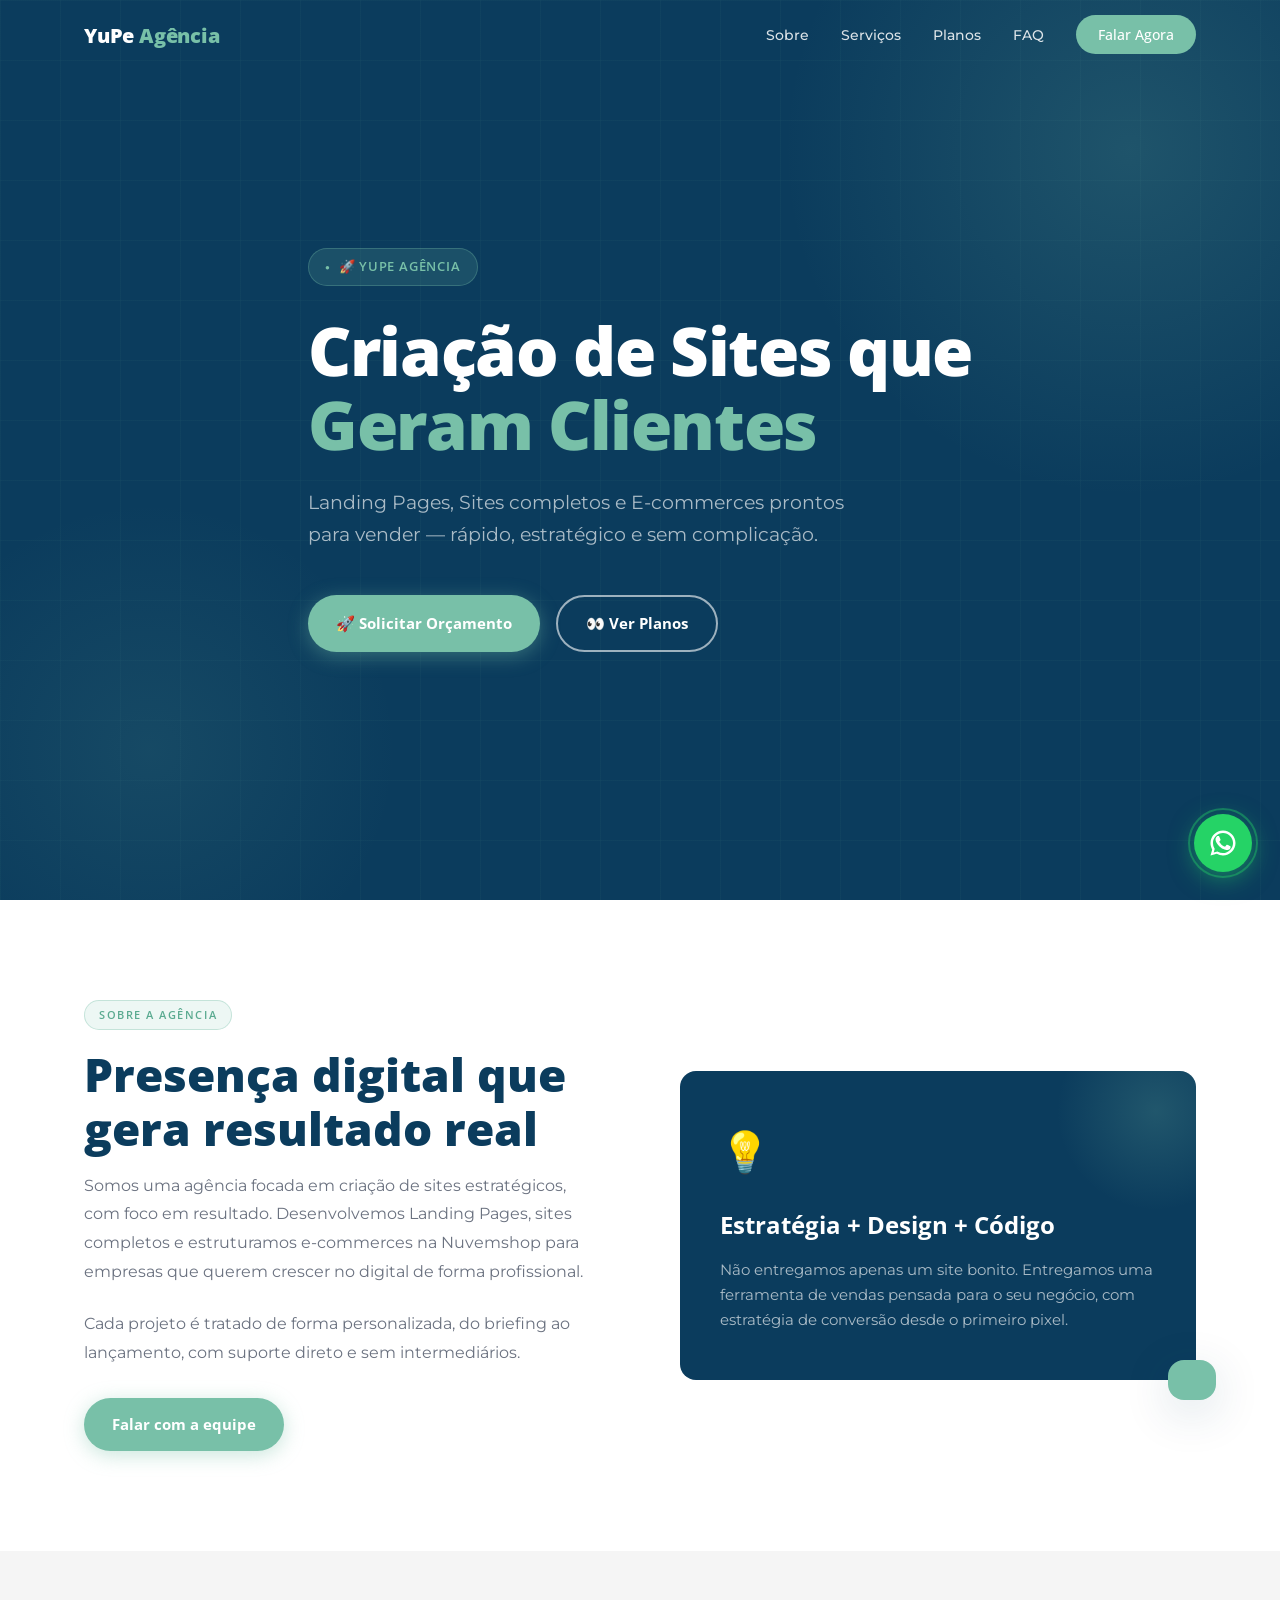
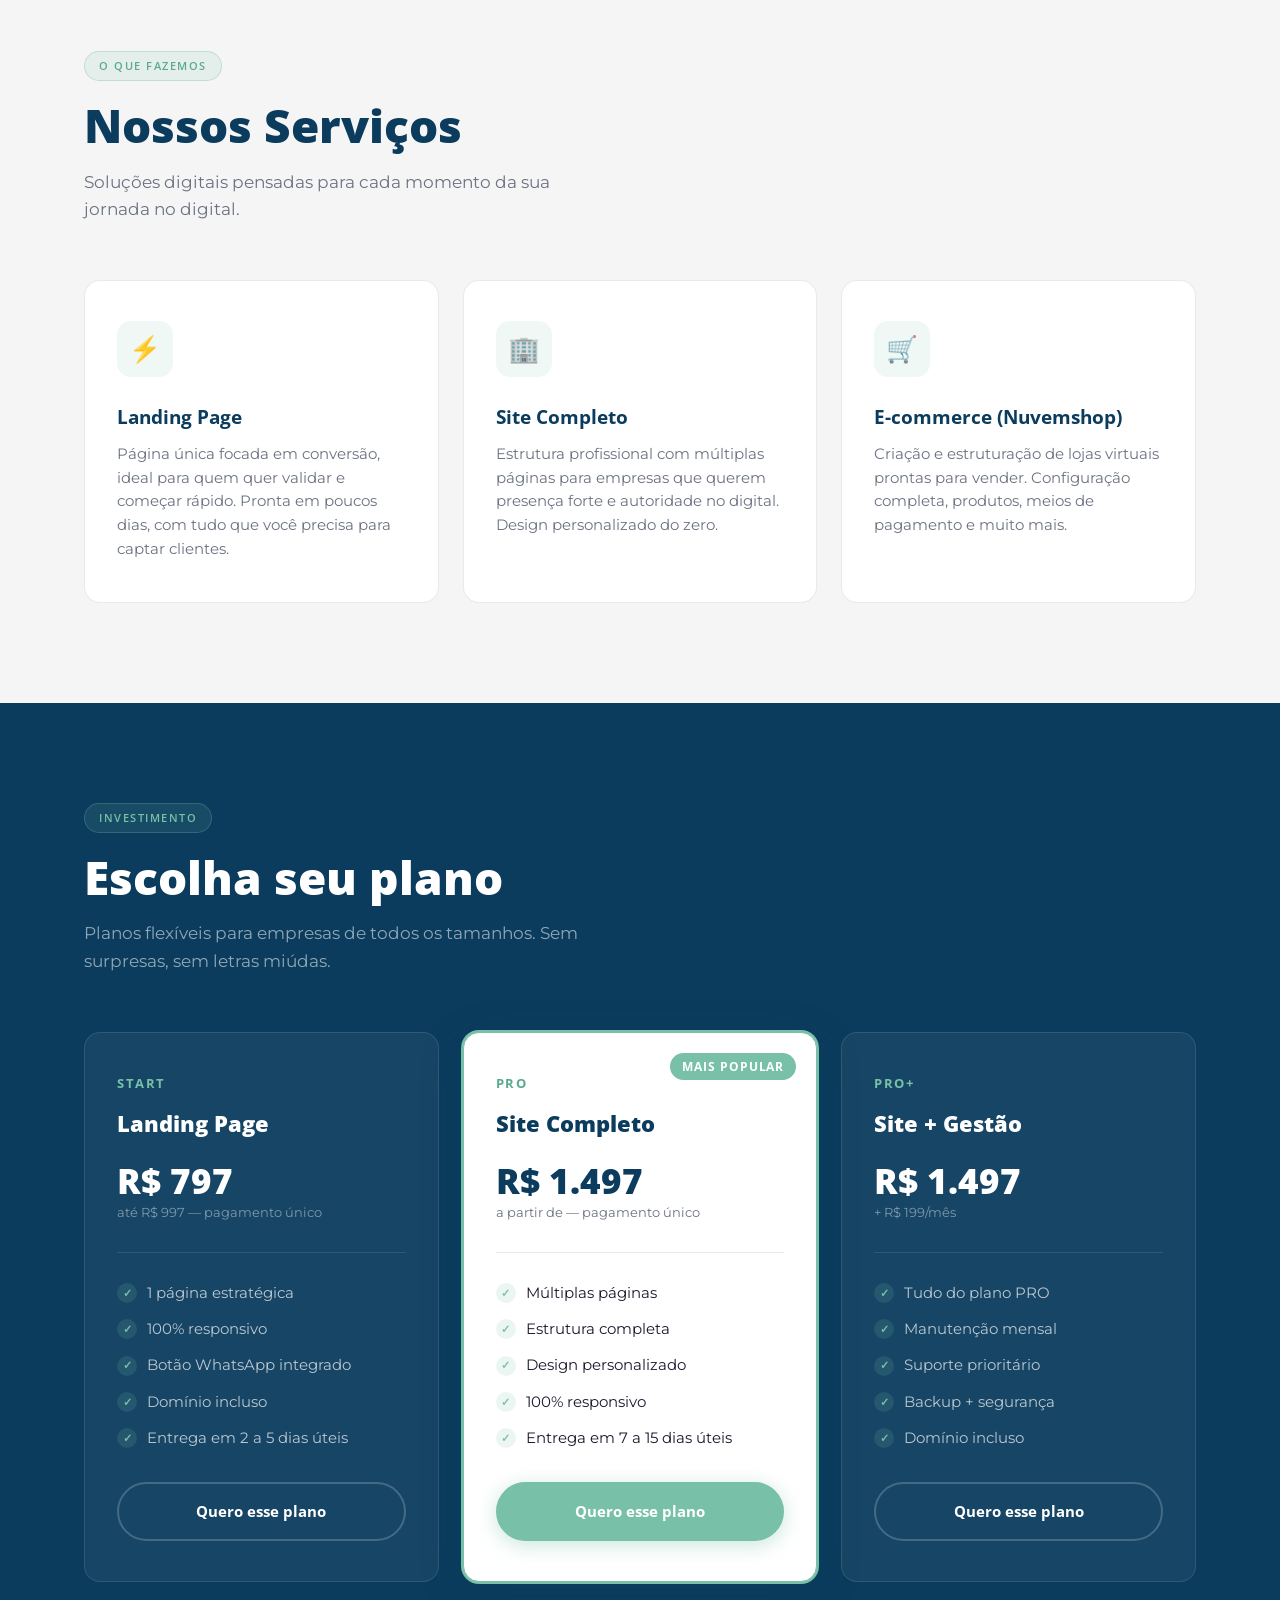
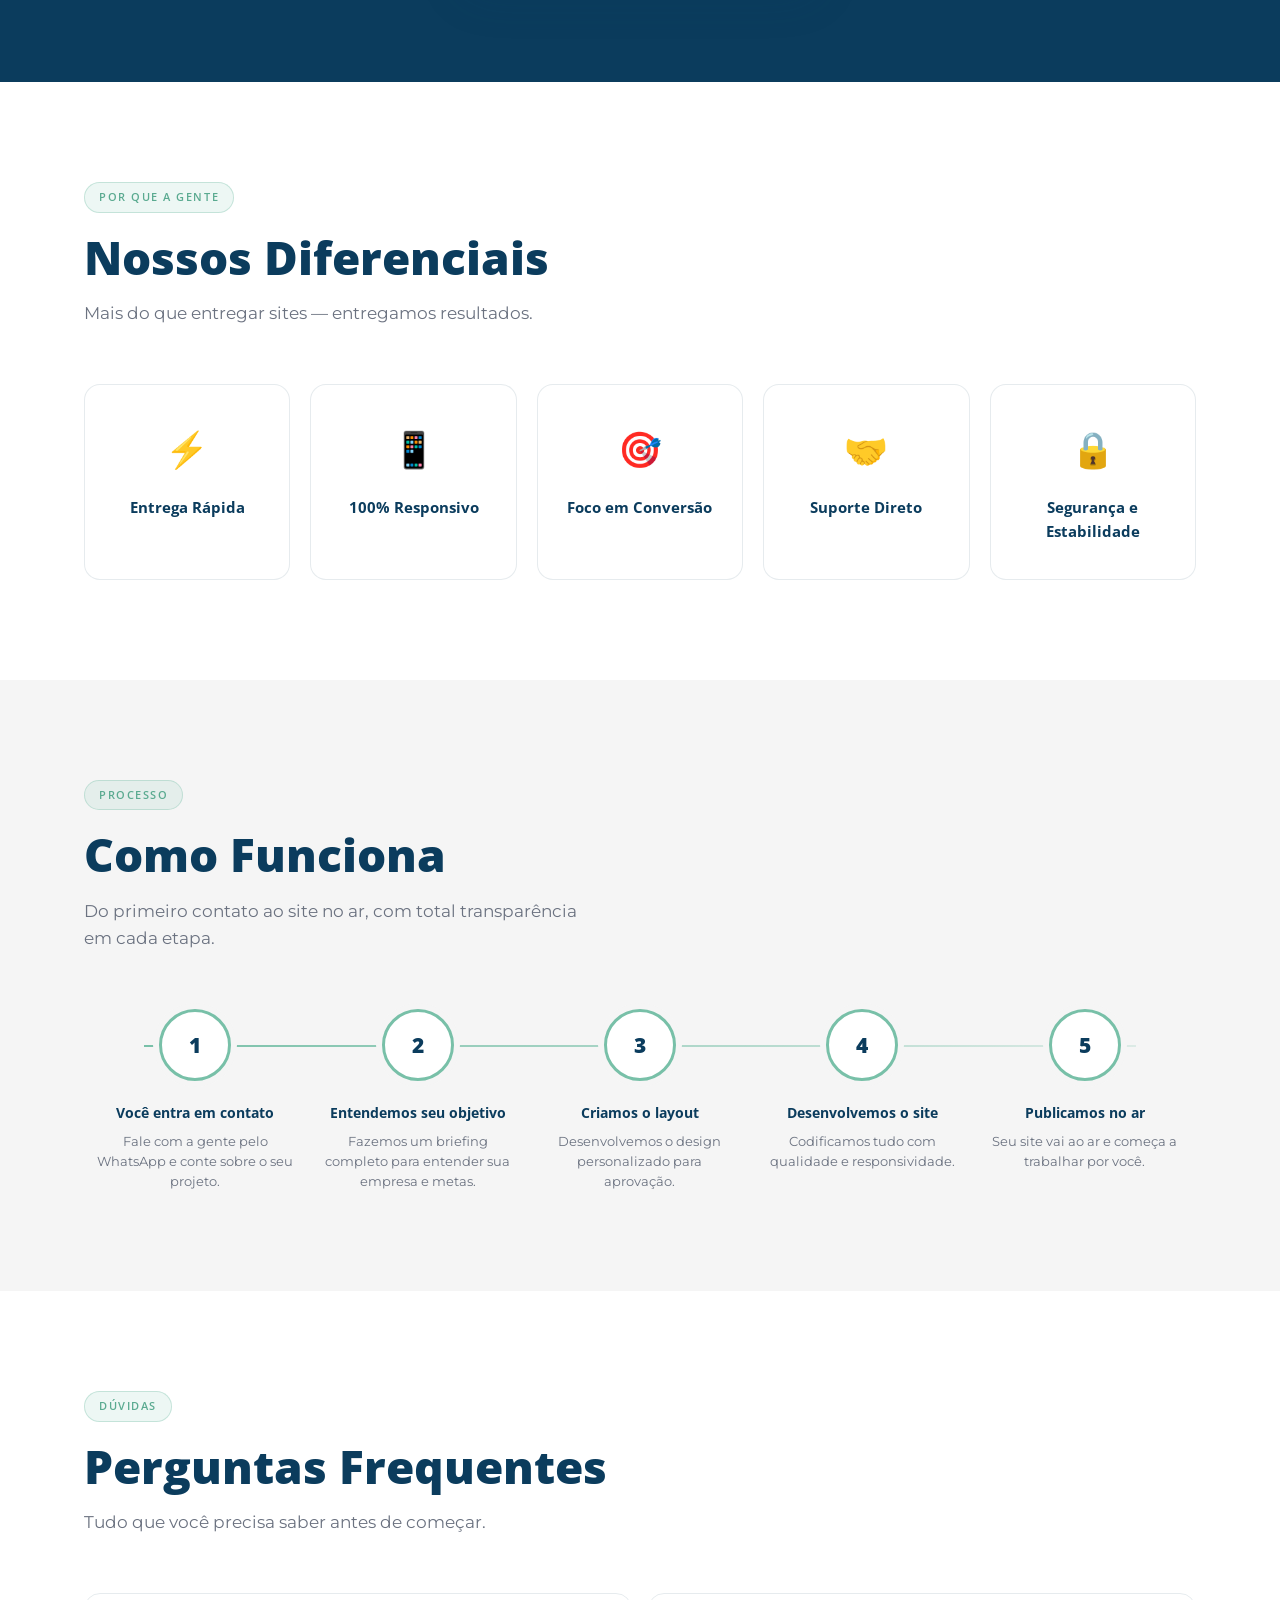
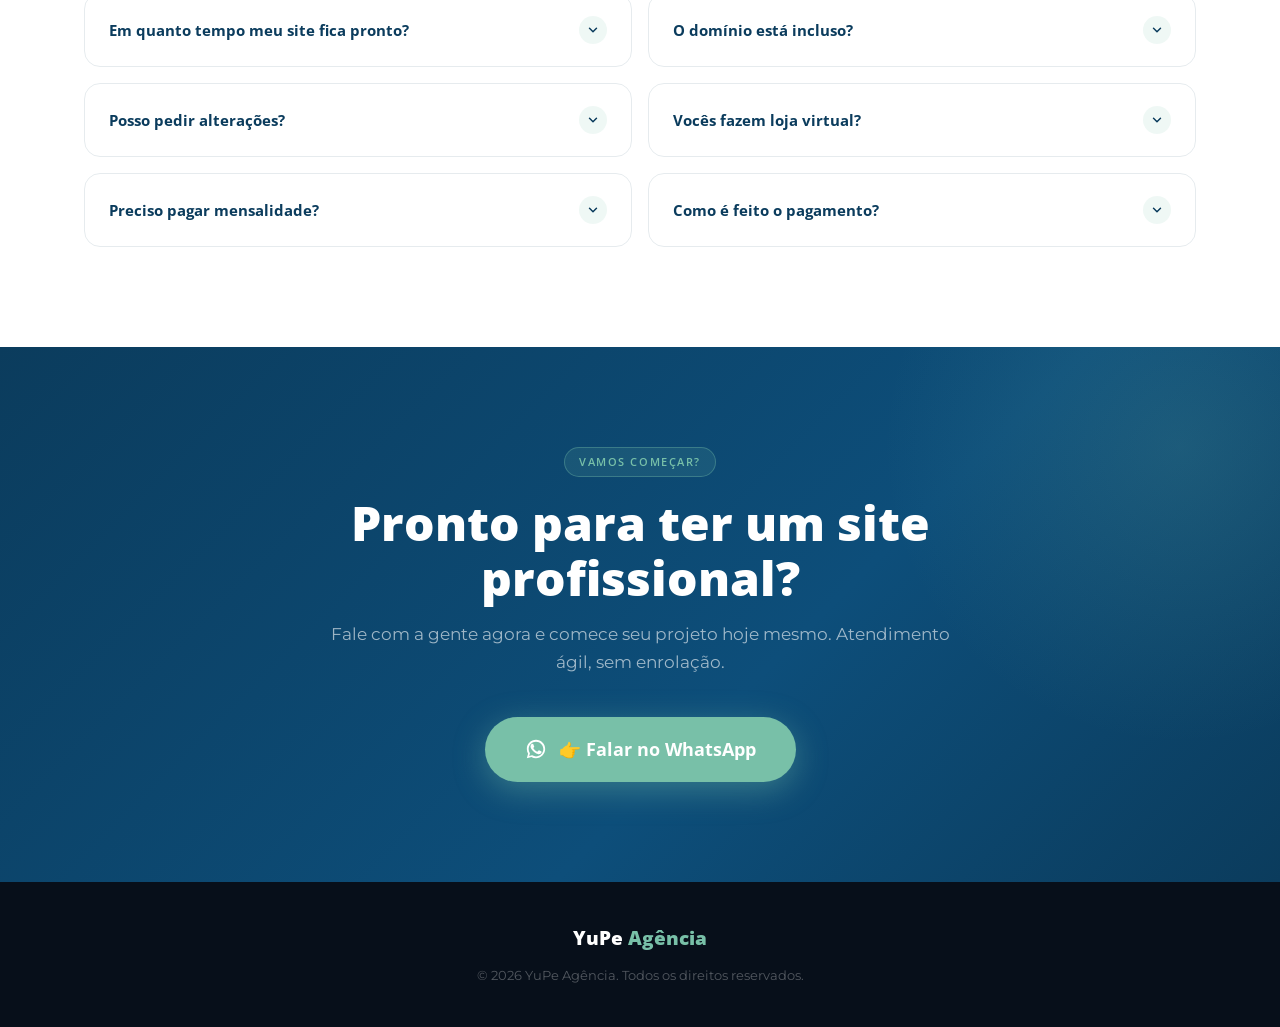
==== index.html @ 5c51661e "Rename Site YuPe.html to index.html" ====
<!DOCTYPE html>
<html lang="pt-BR">
<head>
  <meta charset="UTF-8" />
  <meta name="viewport" content="width=device-width, initial-scale=1.0" />
  <title>YuPe Agência — Sites Profissionais</title>
  <link rel="preconnect" href="https://fonts.googleapis.com" />
  <link rel="preconnect" href="https://fonts.gstatic.com" crossorigin />
  <link href="https://fonts.googleapis.com/css2?family=Open+Sans:wght@400;600;700;800&family=Montserrat:wght@300;400;500;600&display=swap" rel="stylesheet" />

  <style>
    /* ===================== RESET & VARIABLES ===================== */
    *, *::before, *::after { box-sizing: border-box; margin: 0; padding: 0; }

    :root {
      --green:    #78c0a8;
      --green-dark: #5aaa90;
      --navy:     #0b3c5d;
      --navy-mid: #0d4e7a;
      --bg:       #f5f5f5;
      --white:    #ffffff;
      --text:     #1a1a2e;
      --muted:    #6b7280;
      --border:   rgba(11,60,93,0.10);

      --font-display: 'Open Sans', sans-serif;
      --font-body:    'Montserrat', sans-serif;

      --radius:   16px;
      --shadow:   0 4px 24px rgba(11,60,93,0.10);
      --shadow-lg:0 12px 48px rgba(11,60,93,0.16);
      --transition: 0.28s cubic-bezier(.4,0,.2,1);
    }

    html { scroll-behavior: smooth; }

    body {
      font-family: var(--font-body);
      background: var(--bg);
      color: var(--text);
      line-height: 1.65;
      overflow-x: hidden;
    }

    /* ===================== SCROLLBAR ===================== */
    ::-webkit-scrollbar { width: 6px; }
    ::-webkit-scrollbar-track { background: var(--bg); }
    ::-webkit-scrollbar-thumb { background: var(--green); border-radius: 3px; }

    /* ===================== UTILITY ===================== */
    .container { max-width: 1160px; margin: 0 auto; padding: 0 24px; }
    .section    { padding: 100px 0; }
    .section-alt { background: var(--white); }

    .tag {
      display: inline-block;
      font-family: var(--font-display);
      font-size: 11px;
      font-weight: 600;
      letter-spacing: 0.14em;
      text-transform: uppercase;
      color: var(--green-dark);
      background: rgba(120,192,168,0.13);
      border: 1px solid rgba(120,192,168,0.35);
      padding: 5px 14px;
      border-radius: 100px;
      margin-bottom: 18px;
    }

    h2.section-title {
      font-family: var(--font-display);
      font-size: clamp(2rem, 4vw, 2.9rem);
      font-weight: 800;
      color: var(--navy);
      line-height: 1.15;
      margin-bottom: 16px;
    }

    .section-sub {
      font-size: 1.05rem;
      color: var(--muted);
      max-width: 520px;
      margin-bottom: 56px;
    }

    .btn {
      display: inline-flex;
      align-items: center;
      gap: 8px;
      padding: 14px 28px;
      border-radius: 100px;
      font-family: var(--font-display);
      font-size: 0.95rem;
      font-weight: 700;
      text-decoration: none;
      cursor: pointer;
      border: none;
      transition: var(--transition);
      white-space: nowrap;
    }

    .btn-primary {
      background: var(--green);
      color: var(--white);
      box-shadow: 0 4px 20px rgba(120,192,168,0.40);
    }
    .btn-primary:hover {
      background: var(--green-dark);
      transform: translateY(-2px);
      box-shadow: 0 8px 28px rgba(120,192,168,0.50);
    }

    .btn-outline {
      background: transparent;
      color: var(--navy);
      border: 2px solid var(--navy);
    }
    .btn-outline:hover {
      background: var(--navy);
      color: var(--white);
      transform: translateY(-2px);
    }

    .btn-outline-light {
      background: transparent;
      color: var(--white);
      border: 2px solid rgba(255,255,255,0.6);
    }
    .btn-outline-light:hover {
      background: rgba(255,255,255,0.12);
      border-color: var(--white);
    }

    /* ===================== NAVBAR ===================== */
    nav {
      position: fixed;
      top: 0; left: 0; right: 0;
      z-index: 999;
      padding: 0;
      transition: var(--transition);
    }

    nav.scrolled {
      background: rgba(255,255,255,0.95);
      backdrop-filter: blur(12px);
      box-shadow: 0 2px 20px rgba(11,60,93,0.10);
    }

    .nav-inner {
      display: flex;
      align-items: center;
      justify-content: space-between;
      height: 70px;
    }

    .nav-logo {
      font-family: var(--font-display);
      font-size: 1.25rem;
      font-weight: 800;
      color: var(--white);
      text-decoration: none;
      letter-spacing: -0.01em;
      transition: color var(--transition);
    }
    nav.scrolled .nav-logo { color: var(--navy); }

    .nav-logo span { color: var(--green); }

    .nav-links {
      display: flex;
      align-items: center;
      gap: 32px;
      list-style: none;
    }

    .nav-links a {
      font-size: 0.9rem;
      font-weight: 500;
      color: rgba(255,255,255,0.85);
      text-decoration: none;
      transition: color var(--transition);
    }
    nav.scrolled .nav-links a { color: var(--muted); }
    .nav-links a:hover,
    nav.scrolled .nav-links a:hover { color: var(--green-dark); }

    .nav-cta {
      background: var(--green) !important;
      color: var(--white) !important;
      padding: 10px 22px !important;
      border-radius: 100px;
      font-family: var(--font-display);
      font-weight: 700;
      font-size: 0.9rem !important;
    }
    .nav-cta:hover { background: var(--green-dark) !important; }

    .hamburger {
      display: none;
      flex-direction: column;
      gap: 5px;
      cursor: pointer;
      background: none;
      border: none;
      padding: 4px;
    }
    .hamburger span {
      display: block;
      width: 24px; height: 2px;
      background: var(--white);
      border-radius: 2px;
      transition: var(--transition);
    }
    nav.scrolled .hamburger span { background: var(--navy); }

    .mobile-menu {
      display: none;
      position: fixed;
      top: 70px; left: 0; right: 0;
      background: var(--white);
      padding: 24px;
      box-shadow: var(--shadow-lg);
      z-index: 998;
    }
    .mobile-menu.open { display: block; }
    .mobile-menu ul { list-style: none; display: flex; flex-direction: column; gap: 16px; }
    .mobile-menu a { font-weight: 500; color: var(--navy); text-decoration: none; font-size: 1rem; }
    .mobile-menu a:hover { color: var(--green-dark); }
    .mobile-menu .btn { width: 100%; justify-content: center; margin-top: 8px; }

    /* ===================== HERO ===================== */
    #hero {
      min-height: 100vh;
      background: var(--navy);
      position: relative;
      display: flex;
      align-items: center;
      overflow: hidden;
    }

    .hero-mesh {
      position: absolute;
      inset: 0;
      pointer-events: none;
      overflow: hidden;
    }
    .hero-mesh::before {
      content: '';
      position: absolute;
      width: 700px; height: 700px;
      background: radial-gradient(circle, rgba(120,192,168,0.18) 0%, transparent 70%);
      top: -200px; right: -200px;
      border-radius: 50%;
    }
    .hero-mesh::after {
      content: '';
      position: absolute;
      width: 500px; height: 500px;
      background: radial-gradient(circle, rgba(120,192,168,0.10) 0%, transparent 70%);
      bottom: -100px; left: -100px;
      border-radius: 50%;
    }

    .hero-grid {
      position: absolute;
      inset: 0;
      background-image:
        linear-gradient(rgba(120,192,168,0.04) 1px, transparent 1px),
        linear-gradient(90deg, rgba(120,192,168,0.04) 1px, transparent 1px);
      background-size: 60px 60px;
    }

    .hero-content {
      position: relative;
      z-index: 2;
      max-width: 780px;
    }

    .hero-badge {
      display: inline-flex;
      align-items: center;
      gap: 8px;
      background: rgba(120,192,168,0.15);
      border: 1px solid rgba(120,192,168,0.30);
      color: var(--green);
      padding: 7px 16px;
      border-radius: 100px;
      font-size: 0.82rem;
      font-weight: 600;
      letter-spacing: 0.06em;
      text-transform: uppercase;
      margin-bottom: 28px;
      font-family: var(--font-display);
    }
    .hero-badge::before { content: '●'; font-size: 0.5rem; animation: pulse-dot 2s ease-in-out infinite; }
    @keyframes pulse-dot { 0%,100%{opacity:1} 50%{opacity:0.3} }

    .hero-title {
      font-family: var(--font-display);
      font-size: clamp(2.4rem, 6vw, 4.2rem);
      font-weight: 800;
      color: var(--white);
      line-height: 1.1;
      margin-bottom: 24px;
      letter-spacing: -0.02em;
    }
    .hero-title em {
      font-style: normal;
      color: var(--green);
      position: relative;
    }

    .hero-sub {
      font-size: clamp(1rem, 2vw, 1.2rem);
      color: rgba(255,255,255,0.65);
      margin-bottom: 44px;
      max-width: 580px;
      line-height: 1.7;
    }

    .hero-btns { display: flex; gap: 16px; flex-wrap: wrap; }

    .hero-stats {
      display: flex;
      gap: 40px;
      margin-top: 64px;
      padding-top: 40px;
      border-top: 1px solid rgba(255,255,255,0.10);
      flex-wrap: wrap;
    }
    .stat-item { }
    .stat-num {
      font-family: var(--font-display);
      font-size: 2rem;
      font-weight: 800;
      color: var(--green);
      line-height: 1;
    }
    .stat-label {
      font-size: 0.82rem;
      color: rgba(255,255,255,0.50);
      margin-top: 4px;
      text-transform: uppercase;
      letter-spacing: 0.06em;
    }

    /* ===================== SOBRE ===================== */
    #sobre .sobre-grid {
      display: grid;
      grid-template-columns: 1fr 1fr;
      gap: 80px;
      align-items: center;
    }

    .sobre-visual {
      position: relative;
    }
    .sobre-card {
      background: var(--navy);
      border-radius: var(--radius);
      padding: 48px 40px;
      color: var(--white);
      position: relative;
      overflow: hidden;
    }
    .sobre-card::before {
      content: '';
      position: absolute;
      top: -60px; right: -60px;
      width: 200px; height: 200px;
      background: radial-gradient(circle, rgba(120,192,168,0.20) 0%, transparent 70%);
      border-radius: 50%;
    }
    .sobre-card-icon {
      font-size: 2.5rem;
      margin-bottom: 20px;
    }
    .sobre-card h3 {
      font-family: var(--font-display);
      font-size: 1.5rem;
      font-weight: 700;
      margin-bottom: 12px;
    }
    .sobre-card p { color: rgba(255,255,255,0.65); font-size: 0.95rem; }

    .sobre-float {
      position: absolute;
      bottom: -20px; right: -20px;
      background: var(--green);
      color: var(--white);
      border-radius: var(--radius);
      padding: 20px 24px;
      font-family: var(--font-display);
      font-weight: 700;
      font-size: 0.9rem;
      box-shadow: var(--shadow-lg);
    }
    .sobre-float span {
      display: block;
      font-size: 1.8rem;
      font-weight: 800;
    }

    /* ===================== SERVIÇOS ===================== */
    #servicos .cards-grid {
      display: grid;
      grid-template-columns: repeat(3, 1fr);
      gap: 24px;
    }

    .service-card {
      background: var(--white);
      border-radius: var(--radius);
      padding: 40px 32px;
      border: 1px solid var(--border);
      transition: var(--transition);
      position: relative;
      overflow: hidden;
    }
    .service-card::after {
      content: '';
      position: absolute;
      bottom: 0; left: 0; right: 0;
      height: 3px;
      background: var(--green);
      transform: scaleX(0);
      transform-origin: left;
      transition: transform var(--transition);
    }
    .service-card:hover { transform: translateY(-6px); box-shadow: var(--shadow-lg); }
    .service-card:hover::after { transform: scaleX(1); }

    .service-icon {
      width: 56px; height: 56px;
      background: rgba(120,192,168,0.12);
      border-radius: 14px;
      display: flex; align-items: center; justify-content: center;
      font-size: 1.6rem;
      margin-bottom: 24px;
    }
    .service-card h3 {
      font-family: var(--font-display);
      font-size: 1.2rem;
      font-weight: 700;
      color: var(--navy);
      margin-bottom: 10px;
    }
    .service-card p { font-size: 0.93rem; color: var(--muted); line-height: 1.6; }

    /* ===================== PLANOS ===================== */
    #planos { background: var(--navy); }
    #planos .tag { color: var(--green); background: rgba(120,192,168,0.12); border-color: rgba(120,192,168,0.25); }
    #planos h2.section-title { color: var(--white); }
    #planos .section-sub { color: rgba(255,255,255,0.55); }

    .plans-grid {
      display: grid;
      grid-template-columns: repeat(3, 1fr);
      gap: 24px;
      align-items: start;
    }

    .plan-card {
      background: rgba(255,255,255,0.05);
      border: 1px solid rgba(255,255,255,0.10);
      border-radius: var(--radius);
      padding: 40px 32px;
      transition: var(--transition);
      position: relative;
      overflow: hidden;
    }
    .plan-card:hover {
      background: rgba(255,255,255,0.08);
      transform: translateY(-4px);
    }
    .plan-card.featured {
      background: var(--white);
      border-color: var(--green);
      box-shadow: 0 0 0 2px var(--green), var(--shadow-lg);
      transform: scale(1.02);
    }
    .plan-card.featured:hover { transform: scale(1.02) translateY(-4px); }

    .plan-badge {
      position: absolute;
      top: 20px; right: 20px;
      background: var(--green);
      color: var(--white);
      font-size: 0.72rem;
      font-weight: 700;
      text-transform: uppercase;
      letter-spacing: 0.08em;
      padding: 4px 12px;
      border-radius: 100px;
      font-family: var(--font-display);
    }

    .plan-name {
      font-family: var(--font-display);
      font-size: 0.8rem;
      font-weight: 700;
      text-transform: uppercase;
      letter-spacing: 0.12em;
      color: var(--green);
      margin-bottom: 12px;
    }
    .plan-card.featured .plan-name { color: var(--green-dark); }

    .plan-title {
      font-family: var(--font-display);
      font-size: 1.4rem;
      font-weight: 800;
      color: var(--white);
      margin-bottom: 20px;
    }
    .plan-card.featured .plan-title { color: var(--navy); }

    .plan-price {
      margin-bottom: 28px;
      padding-bottom: 28px;
      border-bottom: 1px solid rgba(255,255,255,0.10);
    }
    .plan-card.featured .plan-price { border-bottom-color: var(--border); }

    .plan-price-main {
      font-family: var(--font-display);
      font-size: 2.2rem;
      font-weight: 800;
      color: var(--white);
      line-height: 1;
    }
    .plan-card.featured .plan-price-main { color: var(--navy); }

    .plan-price-detail {
      font-size: 0.83rem;
      color: rgba(255,255,255,0.45);
      margin-top: 4px;
    }
    .plan-card.featured .plan-price-detail { color: var(--muted); }

    .plan-features {
      list-style: none;
      display: flex;
      flex-direction: column;
      gap: 12px;
      margin-bottom: 32px;
    }
    .plan-features li {
      display: flex;
      align-items: center;
      gap: 10px;
      font-size: 0.92rem;
      color: rgba(255,255,255,0.70);
    }
    .plan-card.featured .plan-features li { color: var(--text); }
    .plan-features li::before {
      content: '✓';
      width: 20px; height: 20px;
      background: rgba(120,192,168,0.15);
      color: var(--green);
      border-radius: 50%;
      display: flex;
      align-items: center;
      justify-content: center;
      font-size: 0.7rem;
      font-weight: 700;
      flex-shrink: 0;
    }

    .plan-btn {
      display: flex; align-items: center; justify-content: center;
      width: 100%;
      padding: 15px;
      border-radius: 100px;
      font-family: var(--font-display);
      font-size: 0.95rem;
      font-weight: 700;
      text-decoration: none;
      transition: var(--transition);
      border: 2px solid rgba(255,255,255,0.20);
      color: var(--white);
      cursor: pointer;
      background: transparent;
    }
    .plan-btn:hover {
      background: rgba(255,255,255,0.10);
      border-color: rgba(255,255,255,0.40);
    }
    .plan-card.featured .plan-btn {
      background: var(--green);
      border-color: var(--green);
      color: var(--white);
      box-shadow: 0 4px 20px rgba(120,192,168,0.40);
    }
    .plan-card.featured .plan-btn:hover {
      background: var(--green-dark);
      transform: translateY(-2px);
    }

    /* ===================== DIFERENCIAIS ===================== */
    #diferenciais .diff-grid {
      display: grid;
      grid-template-columns: repeat(5, 1fr);
      gap: 20px;
    }

    .diff-item {
      text-align: center;
      padding: 36px 20px;
      background: var(--white);
      border-radius: var(--radius);
      border: 1px solid var(--border);
      transition: var(--transition);
    }
    .diff-item:hover { transform: translateY(-6px); box-shadow: var(--shadow); }

    .diff-icon {
      font-size: 2.2rem;
      margin-bottom: 16px;
      display: block;
    }
    .diff-item h4 {
      font-family: var(--font-display);
      font-size: 0.92rem;
      font-weight: 700;
      color: var(--navy);
    }

    /* ===================== COMO FUNCIONA ===================== */
    #como-funciona { background: var(--bg); }

    .steps-wrap {
      display: grid;
      grid-template-columns: repeat(5, 1fr);
      gap: 0;
      position: relative;
    }
    .steps-wrap::before {
      content: '';
      position: absolute;
      top: 36px; left: 60px; right: 60px;
      height: 2px;
      background: linear-gradient(90deg, var(--green) 0%, rgba(120,192,168,0.2) 100%);
      z-index: 0;
    }

    .step {
      text-align: center;
      position: relative;
      z-index: 1;
      padding: 0 12px;
    }

    .step-num {
      width: 72px; height: 72px;
      background: var(--white);
      border: 3px solid var(--green);
      border-radius: 50%;
      display: flex; align-items: center; justify-content: center;
      font-family: var(--font-display);
      font-size: 1.3rem;
      font-weight: 800;
      color: var(--navy);
      margin: 0 auto 20px;
      transition: var(--transition);
      box-shadow: 0 0 0 6px var(--bg);
    }
    .step:hover .step-num {
      background: var(--green);
      color: var(--white);
      transform: scale(1.1);
    }

    .step h4 {
      font-family: var(--font-display);
      font-size: 0.88rem;
      font-weight: 700;
      color: var(--navy);
      margin-bottom: 8px;
    }
    .step p { font-size: 0.82rem; color: var(--muted); line-height: 1.5; }

    /* ===================== FAQ ===================== */
    #faq { background: var(--white); }

    .faq-grid {
      display: grid;
      grid-template-columns: 1fr 1fr;
      gap: 16px;
    }

    .faq-item {
      border: 1px solid var(--border);
      border-radius: var(--radius);
      overflow: hidden;
      transition: var(--transition);
    }
    .faq-item.open { box-shadow: var(--shadow); border-color: var(--green); }

    .faq-q {
      width: 100%;
      display: flex;
      align-items: center;
      justify-content: space-between;
      gap: 16px;
      padding: 22px 24px;
      background: none;
      border: none;
      cursor: pointer;
      text-align: left;
      font-family: var(--font-display);
      font-size: 0.95rem;
      font-weight: 700;
      color: var(--navy);
      transition: var(--transition);
    }
    .faq-q:hover { color: var(--green-dark); }

    .faq-arrow {
      width: 28px; height: 28px;
      background: rgba(120,192,168,0.12);
      border-radius: 50%;
      display: flex; align-items: center; justify-content: center;
      flex-shrink: 0;
      transition: transform var(--transition), background var(--transition);
    }
    .faq-item.open .faq-arrow {
      transform: rotate(180deg);
      background: var(--green);
    }
    .faq-arrow svg { width: 14px; height: 14px; }
    .faq-item.open .faq-arrow svg path { stroke: var(--white); }

    .faq-a {
      max-height: 0;
      overflow: hidden;
      transition: max-height 0.35s cubic-bezier(.4,0,.2,1), padding 0.3s;
    }
    .faq-a-inner {
      padding: 0 24px 22px;
      font-size: 0.92rem;
      color: var(--muted);
      line-height: 1.7;
    }
    .faq-item.open .faq-a { max-height: 200px; }

    /* ===================== CTA FINAL ===================== */
    #cta {
      background: linear-gradient(135deg, var(--navy) 0%, #0d4e7a 60%, #0b3c5d 100%);
      position: relative;
      overflow: hidden;
    }
    #cta::before {
      content: '';
      position: absolute;
      top: -200px; right: -200px;
      width: 600px; height: 600px;
      background: radial-gradient(circle, rgba(120,192,168,0.15) 0%, transparent 70%);
      border-radius: 50%;
    }

    .cta-inner {
      position: relative;
      z-index: 1;
      text-align: center;
      max-width: 640px;
      margin: 0 auto;
    }
    .cta-inner h2 {
      font-family: var(--font-display);
      font-size: clamp(2rem, 4vw, 3rem);
      font-weight: 800;
      color: var(--white);
      margin-bottom: 16px;
      line-height: 1.15;
    }
    .cta-inner p {
      color: rgba(255,255,255,0.60);
      font-size: 1.05rem;
      margin-bottom: 40px;
    }
    .cta-btn-big {
      display: inline-flex;
      align-items: center;
      gap: 12px;
      background: var(--green);
      color: var(--white);
      padding: 18px 40px;
      border-radius: 100px;
      font-family: var(--font-display);
      font-size: 1.1rem;
      font-weight: 700;
      text-decoration: none;
      transition: var(--transition);
      box-shadow: 0 8px 32px rgba(120,192,168,0.40);
    }
    .cta-btn-big:hover {
      background: var(--green-dark);
      transform: translateY(-3px);
      box-shadow: 0 14px 40px rgba(120,192,168,0.50);
    }

    /* ===================== FOOTER ===================== */
    footer {
      background: #070f1a;
      padding: 40px 0;
      text-align: center;
    }
    footer .footer-logo {
      font-family: var(--font-display);
      font-size: 1.2rem;
      font-weight: 800;
      color: var(--white);
      margin-bottom: 12px;
    }
    footer .footer-logo span { color: var(--green); }
    footer p { color: rgba(255,255,255,0.30); font-size: 0.82rem; }

    /* ===================== WHATSAPP FLOAT ===================== */
    .whatsapp-float {
      position: fixed;
      bottom: 28px; right: 28px;
      z-index: 9999;
      width: 58px; height: 58px;
      background: #25D366;
      border-radius: 50%;
      display: flex; align-items: center; justify-content: center;
      box-shadow: 0 6px 24px rgba(37,211,102,0.50);
      text-decoration: none;
      transition: var(--transition);
      animation: float-wa 3s ease-in-out infinite;
    }
    .whatsapp-float:hover { transform: scale(1.12); box-shadow: 0 10px 32px rgba(37,211,102,0.60); }
    .whatsapp-float svg { width: 30px; height: 30px; }

    @keyframes float-wa {
      0%,100% { transform: translateY(0); }
      50%      { transform: translateY(-6px); }
    }
    .whatsapp-float:hover { animation: none; }

    .wa-pulse {
      position: absolute;
      inset: -6px;
      border: 2px solid rgba(37,211,102,0.40);
      border-radius: 50%;
      animation: wa-ring 2.5s ease-out infinite;
    }
    @keyframes wa-ring {
      0%   { transform: scale(1); opacity: 1; }
      100% { transform: scale(1.5); opacity: 0; }
    }

    /* ===================== ANIMATIONS ===================== */
    .fade-up {
      opacity: 0;
      transform: translateY(30px);
      transition: opacity 0.65s ease, transform 0.65s ease;
    }
    .fade-up.visible {
      opacity: 1;
      transform: translateY(0);
    }
    .delay-1 { transition-delay: 0.1s; }
    .delay-2 { transition-delay: 0.2s; }
    .delay-3 { transition-delay: 0.3s; }
    .delay-4 { transition-delay: 0.4s; }

    /* ===================== RESPONSIVE ===================== */
    @media (max-width: 1024px) {
      .sobre-grid { grid-template-columns: 1fr !important; gap: 48px !important; }
      .diff-grid { grid-template-columns: repeat(3, 1fr) !important; }
      .steps-wrap { grid-template-columns: repeat(3, 1fr) !important; gap: 24px !important; }
      .steps-wrap::before { display: none; }
    }

    @media (max-width: 768px) {
      .section { padding: 72px 0; }
      .nav-links { display: none; }
      .hamburger { display: flex; }
      #servicos .cards-grid { grid-template-columns: 1fr !important; }
      .plans-grid { grid-template-columns: 1fr !important; }
      .plan-card.featured { transform: none; }
      .diff-grid { grid-template-columns: repeat(2, 1fr) !important; }
      .steps-wrap { grid-template-columns: 1fr !important; }
      .faq-grid { grid-template-columns: 1fr !important; }
      .hero-stats { gap: 24px; }
      .sobre-float { position: static; margin-top: 20px; display: inline-block; }
    }

    @media (max-width: 480px) {
      .hero-btns { flex-direction: column; }
      .hero-btns .btn { justify-content: center; }
      .diff-grid { grid-template-columns: 1fr !important; }
    }
  </style>
</head>
<body>

  <!-- ==================== NAVBAR ==================== -->
  <nav id="navbar">
    <div class="container">
      <div class="nav-inner">
        <a href="#hero" class="nav-logo">YuPe <span>Agência</span></a>
        <ul class="nav-links">
          <li><a href="#sobre">Sobre</a></li>
          <li><a href="#servicos">Serviços</a></li>
          <li><a href="#planos">Planos</a></li>
          <li><a href="#faq">FAQ</a></li>
          <li><a href="https://wa.me/41995107048" target="_blank" class="nav-cta">Falar Agora</a></li>
        </ul>
        <button class="hamburger" id="hamburger" aria-label="Menu">
          <span></span><span></span><span></span>
        </button>
      </div>
    </div>
  </nav>

  <!-- Mobile Menu -->
  <div class="mobile-menu" id="mobileMenu">
    <ul>
      <li><a href="#sobre" onclick="closeMobile()">Sobre</a></li>
      <li><a href="#servicos" onclick="closeMobile()">Serviços</a></li>
      <li><a href="#planos" onclick="closeMobile()">Planos</a></li>
      <li><a href="#faq" onclick="closeMobile()">FAQ</a></li>
    </ul>
    <a href="https://wa.me/41995107048" target="_blank" class="btn btn-primary" style="margin-top:16px;width:100%;justify-content:center;">💬 Falar no WhatsApp</a>
  </div>

  <!-- ==================== HERO ==================== -->
  <section id="hero">
    <div class="hero-mesh"></div>
    <div class="hero-grid"></div>
    <div class="container">
      <div class="hero-content">
        <div class="hero-badge">🚀 YuPe Agência</div>
        <h1 class="hero-title">
          Criação de Sites que<br /><em>Geram Clientes</em>
        </h1>
        <p class="hero-sub">
          Landing Pages, Sites completos e E-commerces prontos para vender — rápido, estratégico e sem complicação.
        </p>
        <div class="hero-btns">
          <a href="https://wa.me/41995107048" target="_blank" class="btn btn-primary">🚀 Solicitar Orçamento</a>
          <a href="#planos" class="btn btn-outline-light">👀 Ver Planos</a>
        </div>
      </div>
    </div>
  </section>

  <!-- ==================== SOBRE ==================== -->
  <section id="sobre" class="section section-alt">
    <div class="container">
      <div class="sobre-grid">
        <div>
          <div class="tag">Sobre a Agência</div>
          <h2 class="section-title">Presença digital que<br />gera resultado real</h2>
          <p style="color:var(--muted);margin-bottom:24px;font-size:1.02rem;line-height:1.75;">
            Somos uma agência focada em criação de sites estratégicos, com foco em resultado. Desenvolvemos Landing Pages, sites completos e estruturamos e-commerces na Nuvemshop para empresas que querem crescer no digital de forma profissional.
          </p>
          <p style="color:var(--muted);font-size:1.02rem;line-height:1.75;">
            Cada projeto é tratado de forma personalizada, do briefing ao lançamento, com suporte direto e sem intermediários.
          </p>
          <a href="https://wa.me/41995107048" target="_blank" class="btn btn-primary" style="margin-top:32px;">Falar com a equipe</a>
        </div>
        <div class="sobre-visual fade-up">
          <div class="sobre-card">
            <div class="sobre-card-icon">💡</div>
            <h3>Estratégia + Design + Código</h3>
            <p>Não entregamos apenas um site bonito. Entregamos uma ferramenta de vendas pensada para o seu negócio, com estratégia de conversão desde o primeiro pixel.</p>
          </div>
          <div class="sobre-float">
          </div>
        </div>
      </div>
    </div>
  </section>

  <!-- ==================== SERVIÇOS ==================== -->
  <section id="servicos" class="section">
    <div class="container">
      <div class="tag">O que fazemos</div>
      <h2 class="section-title">Nossos Serviços</h2>
      <p class="section-sub">Soluções digitais pensadas para cada momento da sua jornada no digital.</p>

      <div class="cards-grid">
        <div class="service-card fade-up">
          <div class="service-icon">⚡</div>
          <h3>Landing Page</h3>
          <p>Página única focada em conversão, ideal para quem quer validar e começar rápido. Pronta em poucos dias, com tudo que você precisa para captar clientes.</p>
        </div>
        <div class="service-card fade-up delay-1">
          <div class="service-icon">🏢</div>
          <h3>Site Completo</h3>
          <p>Estrutura profissional com múltiplas páginas para empresas que querem presença forte e autoridade no digital. Design personalizado do zero.</p>
        </div>
        <div class="service-card fade-up delay-2">
          <div class="service-icon">🛒</div>
          <h3>E-commerce (Nuvemshop)</h3>
          <p>Criação e estruturação de lojas virtuais prontas para vender. Configuração completa, produtos, meios de pagamento e muito mais.</p>
        </div>
      </div>
    </div>
  </section>

  <!-- ==================== PLANOS ==================== -->
  <section id="planos" class="section">
    <div class="container">
      <div class="tag">Investimento</div>
      <h2 class="section-title">Escolha seu plano</h2>
      <p class="section-sub">Planos flexíveis para empresas de todos os tamanhos. Sem surpresas, sem letras miúdas.</p>

      <div class="plans-grid">
        <!-- START -->
        <div class="plan-card fade-up">
          <div class="plan-name">START</div>
          <div class="plan-title">Landing Page</div>
          <div class="plan-price">
            <div class="plan-price-main">R$ 797</div>
            <div class="plan-price-detail">até R$ 997 — pagamento único</div>
          </div>
          <ul class="plan-features">
            <li>1 página estratégica</li>
            <li>100% responsivo</li>
            <li>Botão WhatsApp integrado</li>
            <li>Domínio incluso</li>
            <li>Entrega em 2 a 5 dias úteis</li>
          </ul>
          <a href="https://wa.me/41995107048?text=Olá! Tenho interesse no plano START." target="_blank" class="plan-btn">Quero esse plano</a>
        </div>

        <!-- PRO -->
        <div class="plan-card featured fade-up delay-1">
          <div class="plan-badge">Mais popular</div>
          <div class="plan-name">PRO</div>
          <div class="plan-title">Site Completo</div>
          <div class="plan-price">
            <div class="plan-price-main">R$ 1.497</div>
            <div class="plan-price-detail">a partir de — pagamento único</div>
          </div>
          <ul class="plan-features">
            <li>Múltiplas páginas</li>
            <li>Estrutura completa</li>
            <li>Design personalizado</li>
            <li>100% responsivo</li>
            <li>Entrega em 7 a 15 dias úteis</li>
          </ul>
          <a href="https://wa.me/41995107048?text=Olá! Tenho interesse no plano PRO." target="_blank" class="plan-btn">Quero esse plano</a>
        </div>

        <!-- PRO+ -->
        <div class="plan-card fade-up delay-2">
          <div class="plan-name">PRO+</div>
          <div class="plan-title">Site + Gestão</div>
          <div class="plan-price">
            <div class="plan-price-main">R$ 1.497</div>
            <div class="plan-price-detail"> + R$ 199/mês</div>
          </div>
          <ul class="plan-features">
            <li>Tudo do plano PRO</li>
            <li>Manutenção mensal</li>
            <li>Suporte prioritário</li>
            <li>Backup + segurança</li>
            <li>Domínio incluso</li>
          </ul>
          <a href="https://wa.me/41995107048?text=Olá! Tenho interesse no plano PRO+." target="_blank" class="plan-btn">Quero esse plano</a>
        </div>
      </div>
    </div>
  </section>

  <!-- ==================== DIFERENCIAIS ==================== -->
  <section id="diferenciais" class="section section-alt">
    <div class="container">
      <div class="tag">Por que a gente</div>
      <h2 class="section-title">Nossos Diferenciais</h2>
      <p class="section-sub">Mais do que entregar sites — entregamos resultados.</p>

      <div class="diff-grid">
        <div class="diff-item fade-up">
          <span class="diff-icon">⚡</span>
          <h4>Entrega Rápida</h4>
        </div>
        <div class="diff-item fade-up delay-1">
          <span class="diff-icon">📱</span>
          <h4>100% Responsivo</h4>
        </div>
        <div class="diff-item fade-up delay-2">
          <span class="diff-icon">🎯</span>
          <h4>Foco em Conversão</h4>
        </div>
        <div class="diff-item fade-up delay-3">
          <span class="diff-icon">🤝</span>
          <h4>Suporte Direto</h4>
        </div>
        <div class="diff-item fade-up delay-4">
          <span class="diff-icon">🔒</span>
          <h4>Segurança e Estabilidade</h4>
        </div>
      </div>
    </div>
  </section>

  <!-- ==================== COMO FUNCIONA ==================== -->
  <section id="como-funciona" class="section">
    <div class="container">
      <div class="tag">Processo</div>
      <h2 class="section-title">Como Funciona</h2>
      <p class="section-sub">Do primeiro contato ao site no ar, com total transparência em cada etapa.</p>

      <div class="steps-wrap">
        <div class="step fade-up">
          <div class="step-num">1</div>
          <h4>Você entra em contato</h4>
          <p>Fale com a gente pelo WhatsApp e conte sobre o seu projeto.</p>
        </div>
        <div class="step fade-up delay-1">
          <div class="step-num">2</div>
          <h4>Entendemos seu objetivo</h4>
          <p>Fazemos um briefing completo para entender sua empresa e metas.</p>
        </div>
        <div class="step fade-up delay-2">
          <div class="step-num">3</div>
          <h4>Criamos o layout</h4>
          <p>Desenvolvemos o design personalizado para aprovação.</p>
        </div>
        <div class="step fade-up delay-3">
          <div class="step-num">4</div>
          <h4>Desenvolvemos o site</h4>
          <p>Codificamos tudo com qualidade e responsividade.</p>
        </div>
        <div class="step fade-up delay-4">
          <div class="step-num">5</div>
          <h4>Publicamos no ar</h4>
          <p>Seu site vai ao ar e começa a trabalhar por você.</p>
        </div>
      </div>
    </div>
  </section>

  <!-- ==================== FAQ ==================== -->
  <section id="faq" class="section section-alt">
    <div class="container">
      <div class="tag">Dúvidas</div>
      <h2 class="section-title">Perguntas Frequentes</h2>
      <p class="section-sub">Tudo que você precisa saber antes de começar.</p>

      <div class="faq-grid">

        <div class="faq-item">
          <button class="faq-q" onclick="toggleFaq(this)">
            Em quanto tempo meu site fica pronto?
            <span class="faq-arrow">
              <svg viewBox="0 0 24 24" fill="none"><path d="M6 9l6 6 6-6" stroke="#0b3c5d" stroke-width="2.5" stroke-linecap="round" stroke-linejoin="round"/></svg>
            </span>
          </button>
          <div class="faq-a"><div class="faq-a-inner">Landing Page: de 2 a 5 dias úteis. Site completo: de 7 a 15 dias úteis. O prazo começa a contar após o briefing e aprovação do layout.</div></div>
        </div>

        <div class="faq-item">
          <button class="faq-q" onclick="toggleFaq(this)">
            O domínio está incluso?
            <span class="faq-arrow">
              <svg viewBox="0 0 24 24" fill="none"><path d="M6 9l6 6 6-6" stroke="#0b3c5d" stroke-width="2.5" stroke-linecap="round" stroke-linejoin="round"/></svg>
            </span>
          </button>
          <div class="faq-a"><div class="faq-a-inner">Sim! O domínio está incluso no plano START (Landing Page) e no plano PRO+ (com gestão mensal). Para o plano PRO, o domínio pode ser incluído mediante consulta.</div></div>
        </div>

        <div class="faq-item">
          <button class="faq-q" onclick="toggleFaq(this)">
            Posso pedir alterações?
            <span class="faq-arrow">
              <svg viewBox="0 0 24 24" fill="none"><path d="M6 9l6 6 6-6" stroke="#0b3c5d" stroke-width="2.5" stroke-linecap="round" stroke-linejoin="round"/></svg>
            </span>
          </button>
          <div class="faq-a"><div class="faq-a-inner">Sim. Alterações pontuais após a entrega são cobradas à parte. Clientes do plano PRO+ têm alterações inclusas no valor da gestão mensal, sem custo adicional.</div></div>
        </div>

        <div class="faq-item">
          <button class="faq-q" onclick="toggleFaq(this)">
            Vocês fazem loja virtual?
            <span class="faq-arrow">
              <svg viewBox="0 0 24 24" fill="none"><path d="M6 9l6 6 6-6" stroke="#0b3c5d" stroke-width="2.5" stroke-linecap="round" stroke-linejoin="round"/></svg>
            </span>
          </button>
          <div class="faq-a"><div class="faq-a-inner">Sim! Trabalhamos com a Nuvemshop para criação e estruturação de lojas virtuais completas, com configuração de produtos, meios de pagamento e personalização do layout.</div></div>
        </div>

        <div class="faq-item">
          <button class="faq-q" onclick="toggleFaq(this)">
            Preciso pagar mensalidade?
            <span class="faq-arrow">
              <svg viewBox="0 0 24 24" fill="none"><path d="M6 9l6 6 6-6" stroke="#0b3c5d" stroke-width="2.5" stroke-linecap="round" stroke-linejoin="round"/></svg>
            </span>
          </button>
          <div class="faq-a"><div class="faq-a-inner">Não é obrigatório. A mensalidade de R$ 199/mês existe apenas no plano PRO+, que inclui manutenção, suporte, backup e segurança. Os planos START e PRO são pagamento único.</div></div>
        </div>

        <div class="faq-item">
          <button class="faq-q" onclick="toggleFaq(this)">
            Como é feito o pagamento?
            <span class="faq-arrow">
              <svg viewBox="0 0 24 24" fill="none"><path d="M6 9l6 6 6-6" stroke="#0b3c5d" stroke-width="2.5" stroke-linecap="round" stroke-linejoin="round"/></svg>
            </span>
          </button>
          <div class="faq-a"><div class="faq-a-inner">Aceitamos Pix, Boleto e parcelamento no cartão (consulte condições). Trabalhamos com 50% de entrada e 50% na entrega do site.</div></div>
        </div>

      </div>
    </div>
  </section>

  <!-- ==================== CTA FINAL ==================== -->
  <section id="cta" class="section">
    <div class="container">
      <div class="cta-inner">
        <div class="tag" style="color:var(--green);">Vamos começar?</div>
        <h2>Pronto para ter um site profissional?</h2>
        <p>Fale com a gente agora e comece seu projeto hoje mesmo. Atendimento ágil, sem enrolação.</p>
        <a href="https://wa.me/41995107048" target="_blank" class="cta-btn-big">
          <svg width="22" height="22" viewBox="0 0 24 24" fill="white"><path d="M17.472 14.382c-.297-.149-1.758-.867-2.03-.967-.273-.099-.471-.148-.67.15-.197.297-.767.966-.94 1.164-.173.199-.347.223-.644.075-.297-.15-1.255-.463-2.39-1.475-.883-.788-1.48-1.761-1.653-2.059-.173-.297-.018-.458.13-.606.134-.133.298-.347.446-.52.149-.174.198-.298.298-.497.099-.198.05-.371-.025-.52-.075-.149-.669-1.612-.916-2.207-.242-.579-.487-.5-.669-.51-.173-.008-.371-.01-.57-.01-.198 0-.52.074-.792.372-.272.297-1.04 1.016-1.04 2.479 0 1.462 1.065 2.875 1.213 3.074.149.198 2.096 3.2 5.077 4.487.709.306 1.262.489 1.694.625.712.227 1.36.195 1.871.118.571-.085 1.758-.719 2.006-1.413.248-.694.248-1.289.173-1.413-.074-.124-.272-.198-.57-.347z"/><path d="M12.003 2C6.485 2 2.003 6.483 2.003 12c0 1.848.49 3.61 1.37 5.139L2 22l4.979-1.35A9.954 9.954 0 0012.003 22c5.514 0 9.997-4.483 9.997-10S17.517 2 12.003 2zm0 18.077a8.02 8.02 0 01-4.115-1.135l-.296-.175-3.01.815.82-2.974-.193-.307A8.036 8.036 0 013.98 12c0-4.428 3.601-8.03 8.022-8.03 4.42 0 8.022 3.602 8.022 8.03 0 4.428-3.602 8.077-8.021 8.077z"/></svg>
          👉 Falar no WhatsApp
        </a>
      </div>
    </div>
  </section>

  <!-- ==================== FOOTER ==================== -->
  <footer>
    <div class="container">
      <div class="footer-logo">YuPe <span>Agência</span></div>
      <p>© 2026 YuPe Agência. Todos os direitos reservados.</p>
    </div>
  </footer>

  <!-- ==================== WHATSAPP FLOAT ==================== -->
  <a href="https://wa.me/41995107048" target="_blank" class="whatsapp-float" aria-label="WhatsApp">
    <div class="wa-pulse"></div>
    <svg viewBox="0 0 24 24" fill="white"><path d="M17.472 14.382c-.297-.149-1.758-.867-2.03-.967-.273-.099-.471-.148-.67.15-.197.297-.767.966-.94 1.164-.173.199-.347.223-.644.075-.297-.15-1.255-.463-2.39-1.475-.883-.788-1.48-1.761-1.653-2.059-.173-.297-.018-.458.13-.606.134-.133.298-.347.446-.52.149-.174.198-.298.298-.497.099-.198.05-.371-.025-.52-.075-.149-.669-1.612-.916-2.207-.242-.579-.487-.5-.669-.51-.173-.008-.371-.01-.57-.01-.198 0-.52.074-.792.372-.272.297-1.04 1.016-1.04 2.479 0 1.462 1.065 2.875 1.213 3.074.149.198 2.096 3.2 5.077 4.487.709.306 1.262.489 1.694.625.712.227 1.36.195 1.871.118.571-.085 1.758-.719 2.006-1.413.248-.694.248-1.289.173-1.413-.074-.124-.272-.198-.57-.347z"/><path d="M12.003 2C6.485 2 2.003 6.483 2.003 12c0 1.848.49 3.61 1.37 5.139L2 22l4.979-1.35A9.954 9.954 0 0012.003 22c5.514 0 9.997-4.483 9.997-10S17.517 2 12.003 2zm0 18.077a8.02 8.02 0 01-4.115-1.135l-.296-.175-3.01.815.82-2.974-.193-.307A8.036 8.036 0 013.98 12c0-4.428 3.601-8.03 8.022-8.03 4.42 0 8.022 3.602 8.022 8.03 0 4.428-3.602 8.077-8.021 8.077z"/></svg>
  </a>

  <!-- ==================== SCRIPTS ==================== -->
  <script>
    /* --- Navbar scroll --- */
    const navbar = document.getElementById('navbar');
    window.addEventListener('scroll', () => {
      navbar.classList.toggle('scrolled', window.scrollY > 40);
    });

    /* --- Mobile menu --- */
    const hamburger = document.getElementById('hamburger');
    const mobileMenu = document.getElementById('mobileMenu');
    hamburger.addEventListener('click', () => {
      mobileMenu.classList.toggle('open');
    });
    function closeMobile() { mobileMenu.classList.remove('open'); }

    /* --- FAQ accordion --- */
    function toggleFaq(btn) {
      const item = btn.closest('.faq-item');
      const isOpen = item.classList.contains('open');
      // Close all
      document.querySelectorAll('.faq-item.open').forEach(el => el.classList.remove('open'));
      // Toggle clicked
      if (!isOpen) item.classList.add('open');
    }

    /* --- Scroll animations --- */
    const observer = new IntersectionObserver((entries) => {
      entries.forEach(entry => {
        if (entry.isIntersecting) {
          entry.target.classList.add('visible');
          observer.unobserve(entry.target);
        }
      });
    }, { threshold: 0.12 });

    document.querySelectorAll('.fade-up').forEach(el => observer.observe(el));

    /* --- Smooth anchor scroll with offset for fixed nav --- */
    document.querySelectorAll('a[href^="#"]').forEach(a => {
      a.addEventListener('click', e => {
        const href = a.getAttribute('href');
        if (href === '#') return;
        const target = document.querySelector(href);
        if (!target) return;
        e.preventDefault();
        const offset = 80;
        const top = target.getBoundingClientRect().top + window.scrollY - offset;
        window.scrollTo({ top, behavior: 'smooth' });
        closeMobile();
      });
    });
  </script>
</body>
</html>
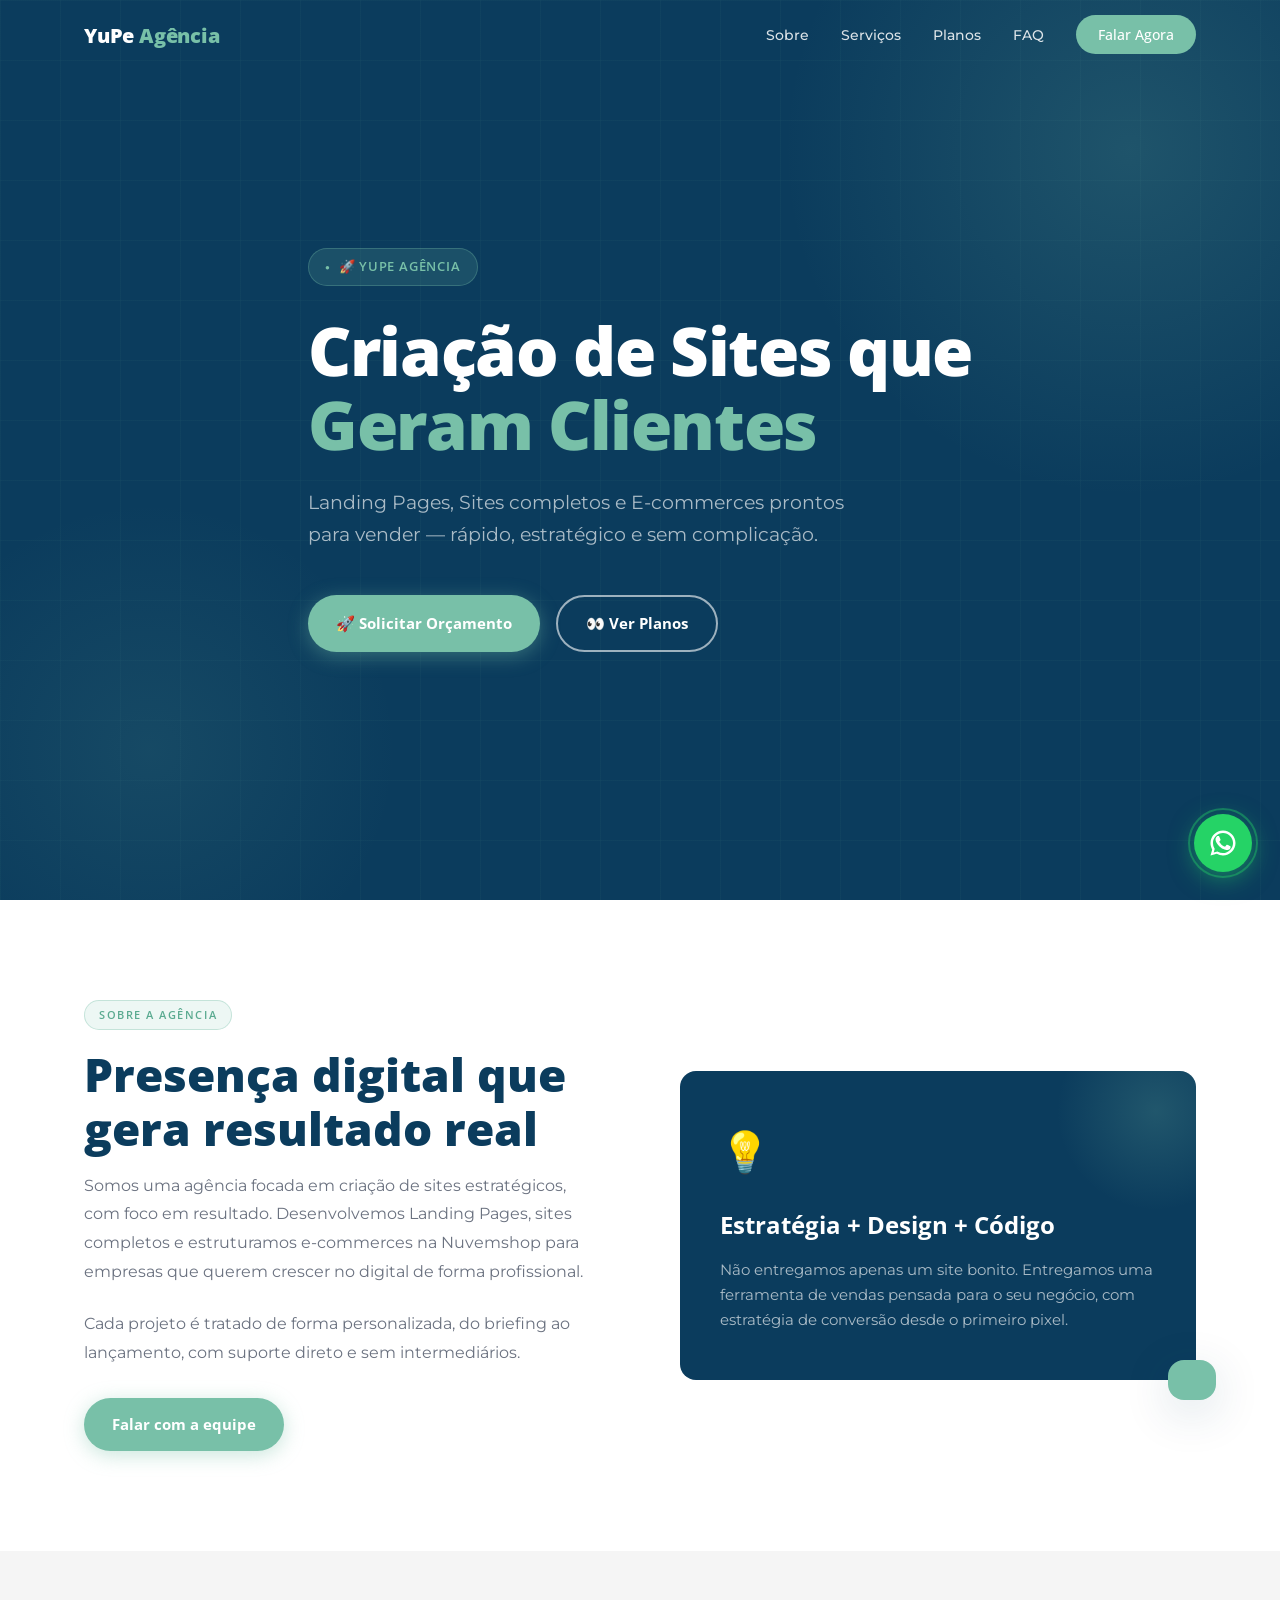
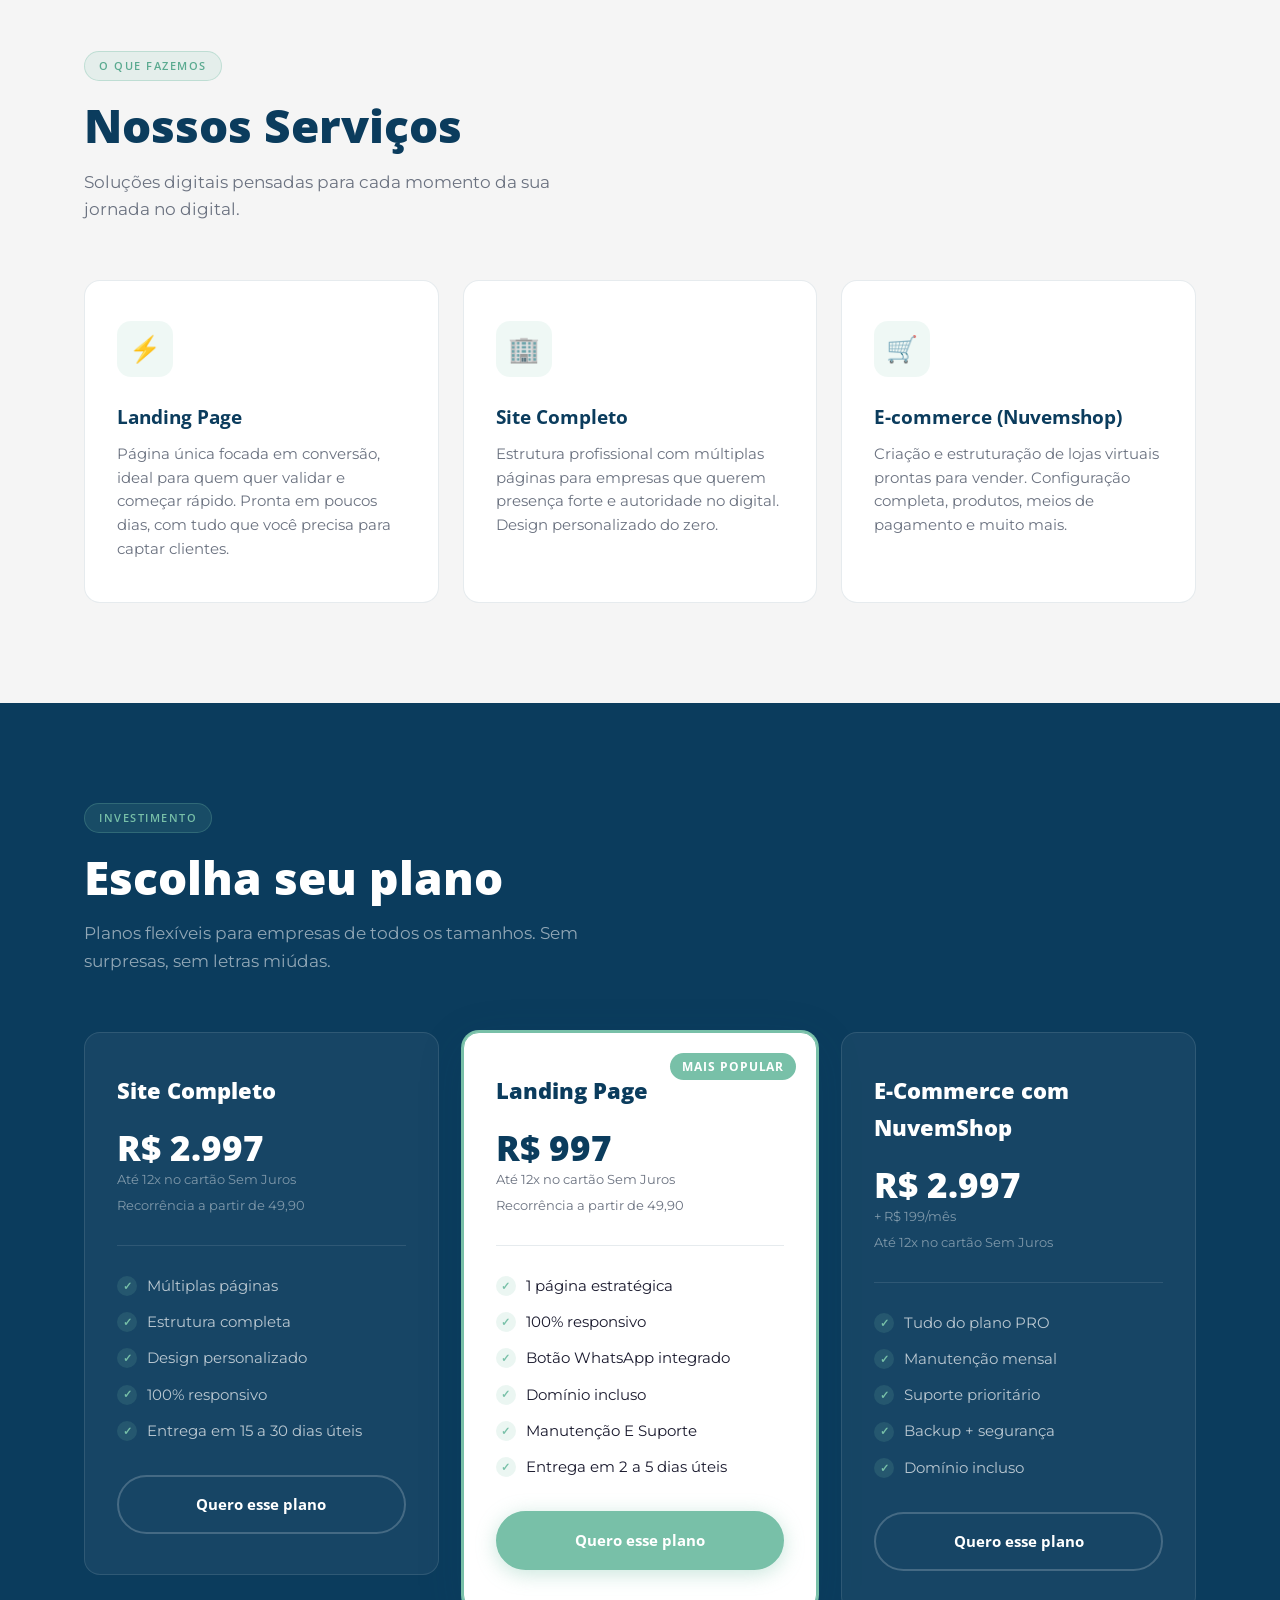
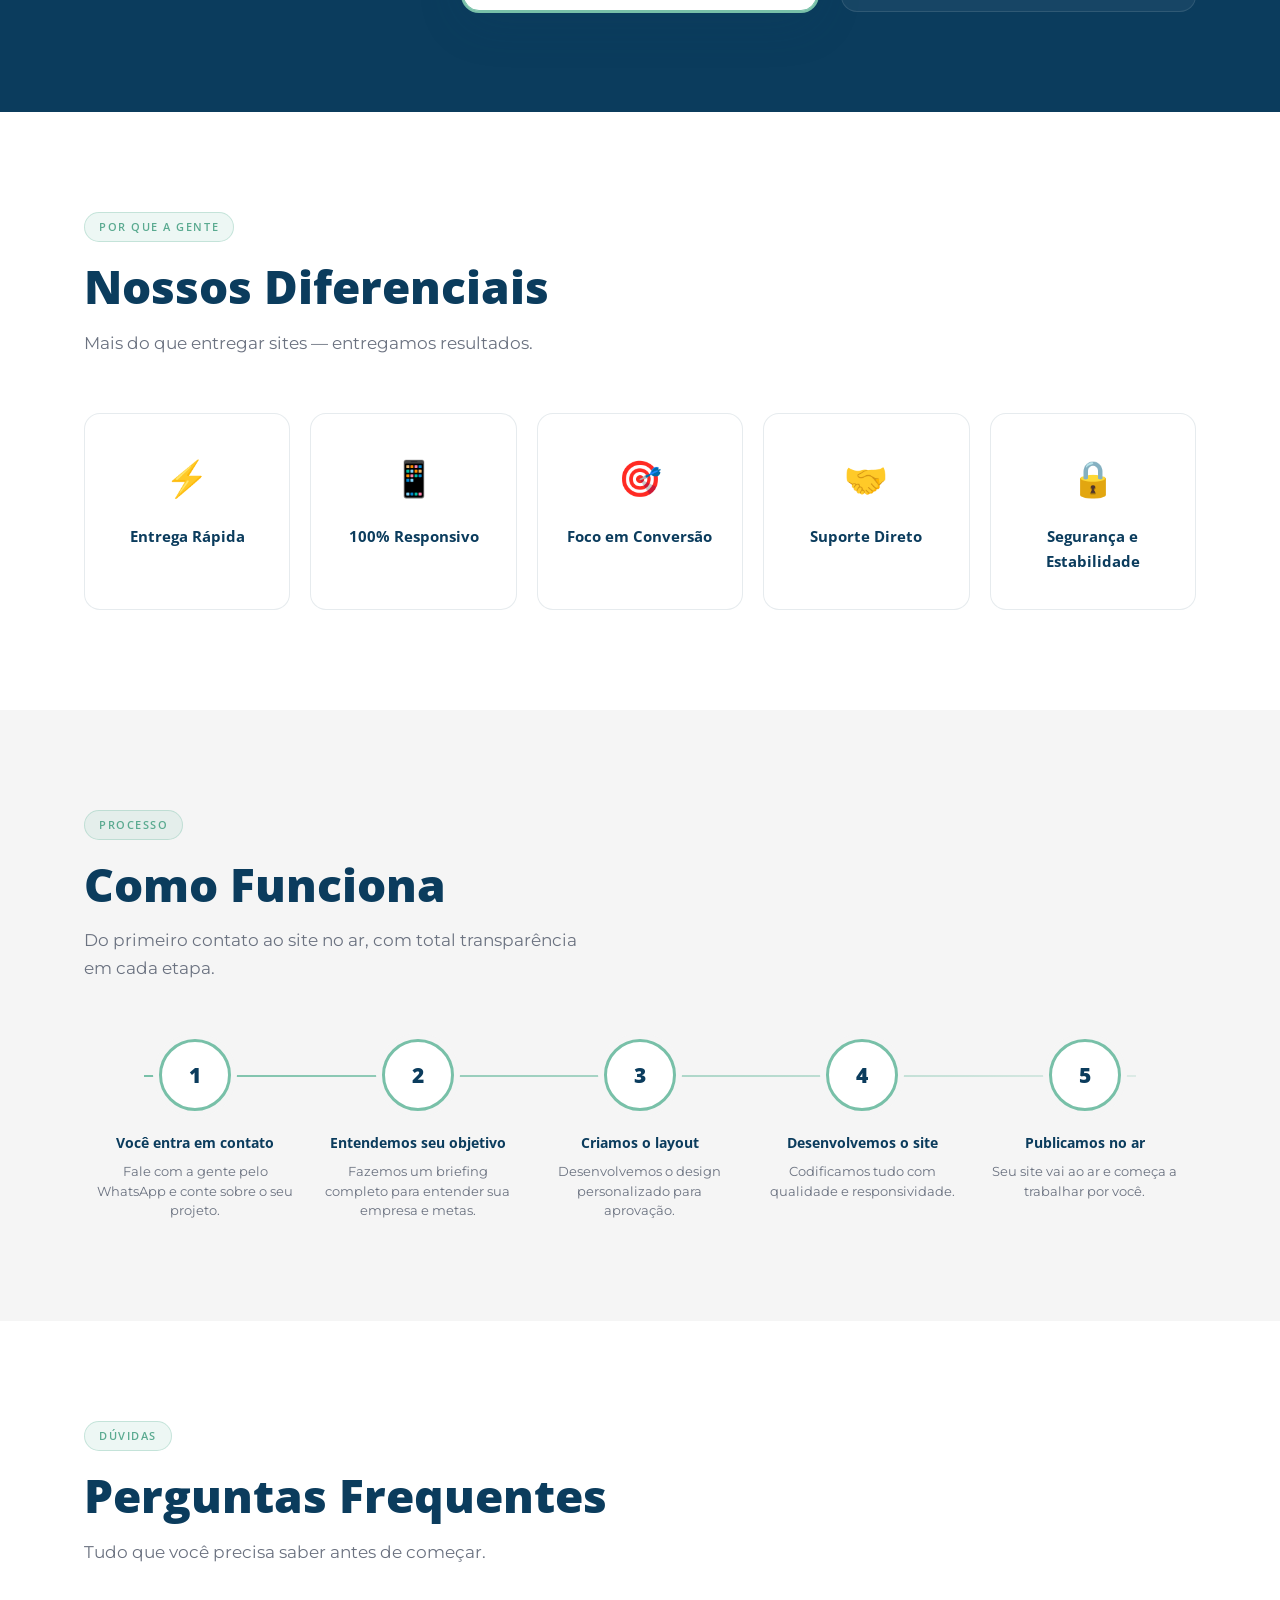
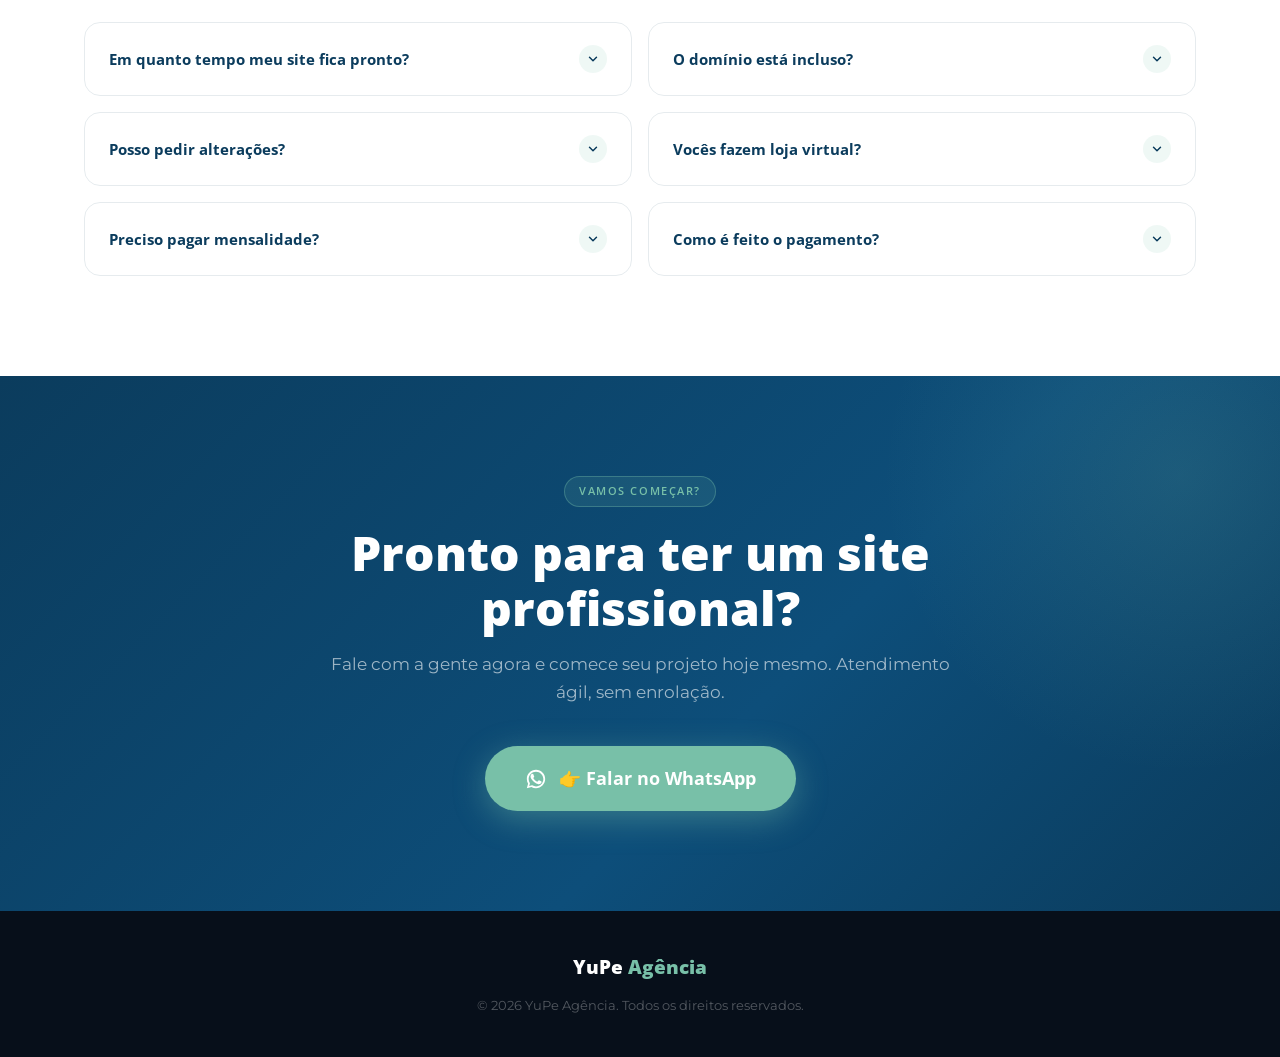
==== commit 6bb3b931: "Update index.html" ====
--- a/index.html
+++ b/index.html
@@ -1012,49 +1012,49 @@
 
       <div class="plans-grid">
         <!-- START -->
-        <div class="plan-card fade-up">
-          <div class="plan-name">START</div>
+          <div class="plan-card fade-up">
+          <div class="plan-title">Site Completo</div>
+          <div class="plan-price">
+            <div class="plan-price-main">R$ 2.997</div>
+            <div class="plan-price-detail">Até 12x no cartão Sem Juros</div>
+            <div class="plan-price-detail">Recorrência a partir de 49,90</div>
+          </div>
+          <ul class="plan-features">
+            <li>Múltiplas páginas</li>
+            <li>Estrutura completa</li>
+            <li>Design personalizado</li>
+            <li>100% responsivo</li>
+            <li>Entrega em 15 a 30 dias úteis</li>
+          </ul>
+          <a href="https://wa.me/41995107048?text=Olá! Tenho interesse no plano PRO." target="_blank" class="plan-btn">Quero esse plano</a>
+        </div>
+          <!-- PRO -->
+        <div class="plan-card featured fade-up delay-1">
+          <div class="plan-badge">Mais popular</div>
           <div class="plan-title">Landing Page</div>
           <div class="plan-price">
-            <div class="plan-price-main">R$ 797</div>
-            <div class="plan-price-detail">até R$ 997 — pagamento único</div>
+            <div class="plan-price-main">R$ 997</div>
+            <div class="plan-price-detail">Até 12x no cartão Sem Juros</div>
+            <div class="plan-price-detail">Recorrência a partir de 49,90 </div>
           </div>
           <ul class="plan-features">
             <li>1 página estratégica</li>
             <li>100% responsivo</li>
             <li>Botão WhatsApp integrado</li>
             <li>Domínio incluso</li>
+            <li>Manutenção E Suporte</li>
             <li>Entrega em 2 a 5 dias úteis</li>
           </ul>
           <a href="https://wa.me/41995107048?text=Olá! Tenho interesse no plano START." target="_blank" class="plan-btn">Quero esse plano</a>
         </div>
-
-        <!-- PRO -->
-        <div class="plan-card featured fade-up delay-1">
-          <div class="plan-badge">Mais popular</div>
-          <div class="plan-name">PRO</div>
-          <div class="plan-title">Site Completo</div>
-          <div class="plan-price">
-            <div class="plan-price-main">R$ 1.497</div>
-            <div class="plan-price-detail">a partir de — pagamento único</div>
-          </div>
-          <ul class="plan-features">
-            <li>Múltiplas páginas</li>
-            <li>Estrutura completa</li>
-            <li>Design personalizado</li>
-            <li>100% responsivo</li>
-            <li>Entrega em 7 a 15 dias úteis</li>
-          </ul>
-          <a href="https://wa.me/41995107048?text=Olá! Tenho interesse no plano PRO." target="_blank" class="plan-btn">Quero esse plano</a>
-        </div>
-
         <!-- PRO+ -->
         <div class="plan-card fade-up delay-2">
-          <div class="plan-name">PRO+</div>
-          <div class="plan-title">Site + Gestão</div>
+          <div class="plan-title">E-Commerce com NuvemShop</div>
           <div class="plan-price">
-            <div class="plan-price-main">R$ 1.497</div>
+            <div class="plan-price-main">R$ 2.997</div>
             <div class="plan-price-detail"> + R$ 199/mês</div>
+            <div class="plan-price-detail">Até 12x no cartão Sem Juros</div>
+
           </div>
           <ul class="plan-features">
             <li>Tudo do plano PRO</li>
@@ -1154,7 +1154,7 @@
               <svg viewBox="0 0 24 24" fill="none"><path d="M6 9l6 6 6-6" stroke="#0b3c5d" stroke-width="2.5" stroke-linecap="round" stroke-linejoin="round"/></svg>
             </span>
           </button>
-          <div class="faq-a"><div class="faq-a-inner">Landing Page: de 2 a 5 dias úteis. Site completo: de 7 a 15 dias úteis. O prazo começa a contar após o briefing e aprovação do layout.</div></div>
+          <div class="faq-a"><div class="faq-a-inner">Landing Page: de 2 a 5 dias úteis. Site completo: de 15 a 30 dias úteis. O prazo começa a contar após o briefing e aprovação do layout.</div></div>
         </div>
 
         <div class="faq-item">
@@ -1164,7 +1164,7 @@
               <svg viewBox="0 0 24 24" fill="none"><path d="M6 9l6 6 6-6" stroke="#0b3c5d" stroke-width="2.5" stroke-linecap="round" stroke-linejoin="round"/></svg>
             </span>
           </button>
-          <div class="faq-a"><div class="faq-a-inner">Sim! O domínio está incluso no plano START (Landing Page) e no plano PRO+ (com gestão mensal). Para o plano PRO, o domínio pode ser incluído mediante consulta.</div></div>
+          <div class="faq-a"><div class="faq-a-inner">Sim! O domínio está incluso em Todos os pacotes</div></div>
         </div>
 
         <div class="faq-item">
@@ -1174,7 +1174,7 @@
               <svg viewBox="0 0 24 24" fill="none"><path d="M6 9l6 6 6-6" stroke="#0b3c5d" stroke-width="2.5" stroke-linecap="round" stroke-linejoin="round"/></svg>
             </span>
           </button>
-          <div class="faq-a"><div class="faq-a-inner">Sim. Alterações pontuais após a entrega são cobradas à parte. Clientes do plano PRO+ têm alterações inclusas no valor da gestão mensal, sem custo adicional.</div></div>
+          <div class="faq-a"><div class="faq-a-inner">Sim! Nos planos de recorrência, você pode solicitar alterações no seu site a partir do plano de R$97,90, que já inclui 1 modificação mensal. Para maior flexibilidade, o plano de R$297,90 oferece alterações ilimitadas e melhorias contínuas.</div></div>
         </div>
 
         <div class="faq-item">
@@ -1194,7 +1194,7 @@
               <svg viewBox="0 0 24 24" fill="none"><path d="M6 9l6 6 6-6" stroke="#0b3c5d" stroke-width="2.5" stroke-linecap="round" stroke-linejoin="round"/></svg>
             </span>
           </button>
-          <div class="faq-a"><div class="faq-a-inner">Não é obrigatório. A mensalidade de R$ 199/mês existe apenas no plano PRO+, que inclui manutenção, suporte, backup e segurança. Os planos START e PRO são pagamento único.</div></div>
+          <div class="faq-a"><div class="faq-a-inner">Sim. Todos os planos são mensais e já incluem hospedagem e domínio. Os valores variam de acordo com o plano escolhido e podem incluir também suporte e alterações recorrentes no site.</div></div>
         </div>
 
         <div class="faq-item">
@@ -1204,7 +1204,7 @@
               <svg viewBox="0 0 24 24" fill="none"><path d="M6 9l6 6 6-6" stroke="#0b3c5d" stroke-width="2.5" stroke-linecap="round" stroke-linejoin="round"/></svg>
             </span>
           </button>
-          <div class="faq-a"><div class="faq-a-inner">Aceitamos Pix, Boleto e parcelamento no cartão (consulte condições). Trabalhamos com 50% de entrada e 50% na entrega do site.</div></div>
+          <div class="faq-a"><div class="faq-a-inner">Aceitamos Pix, Boleto e parcelamento no cartão em até 12x Sem Juros</div></div>
         </div>
 
       </div>
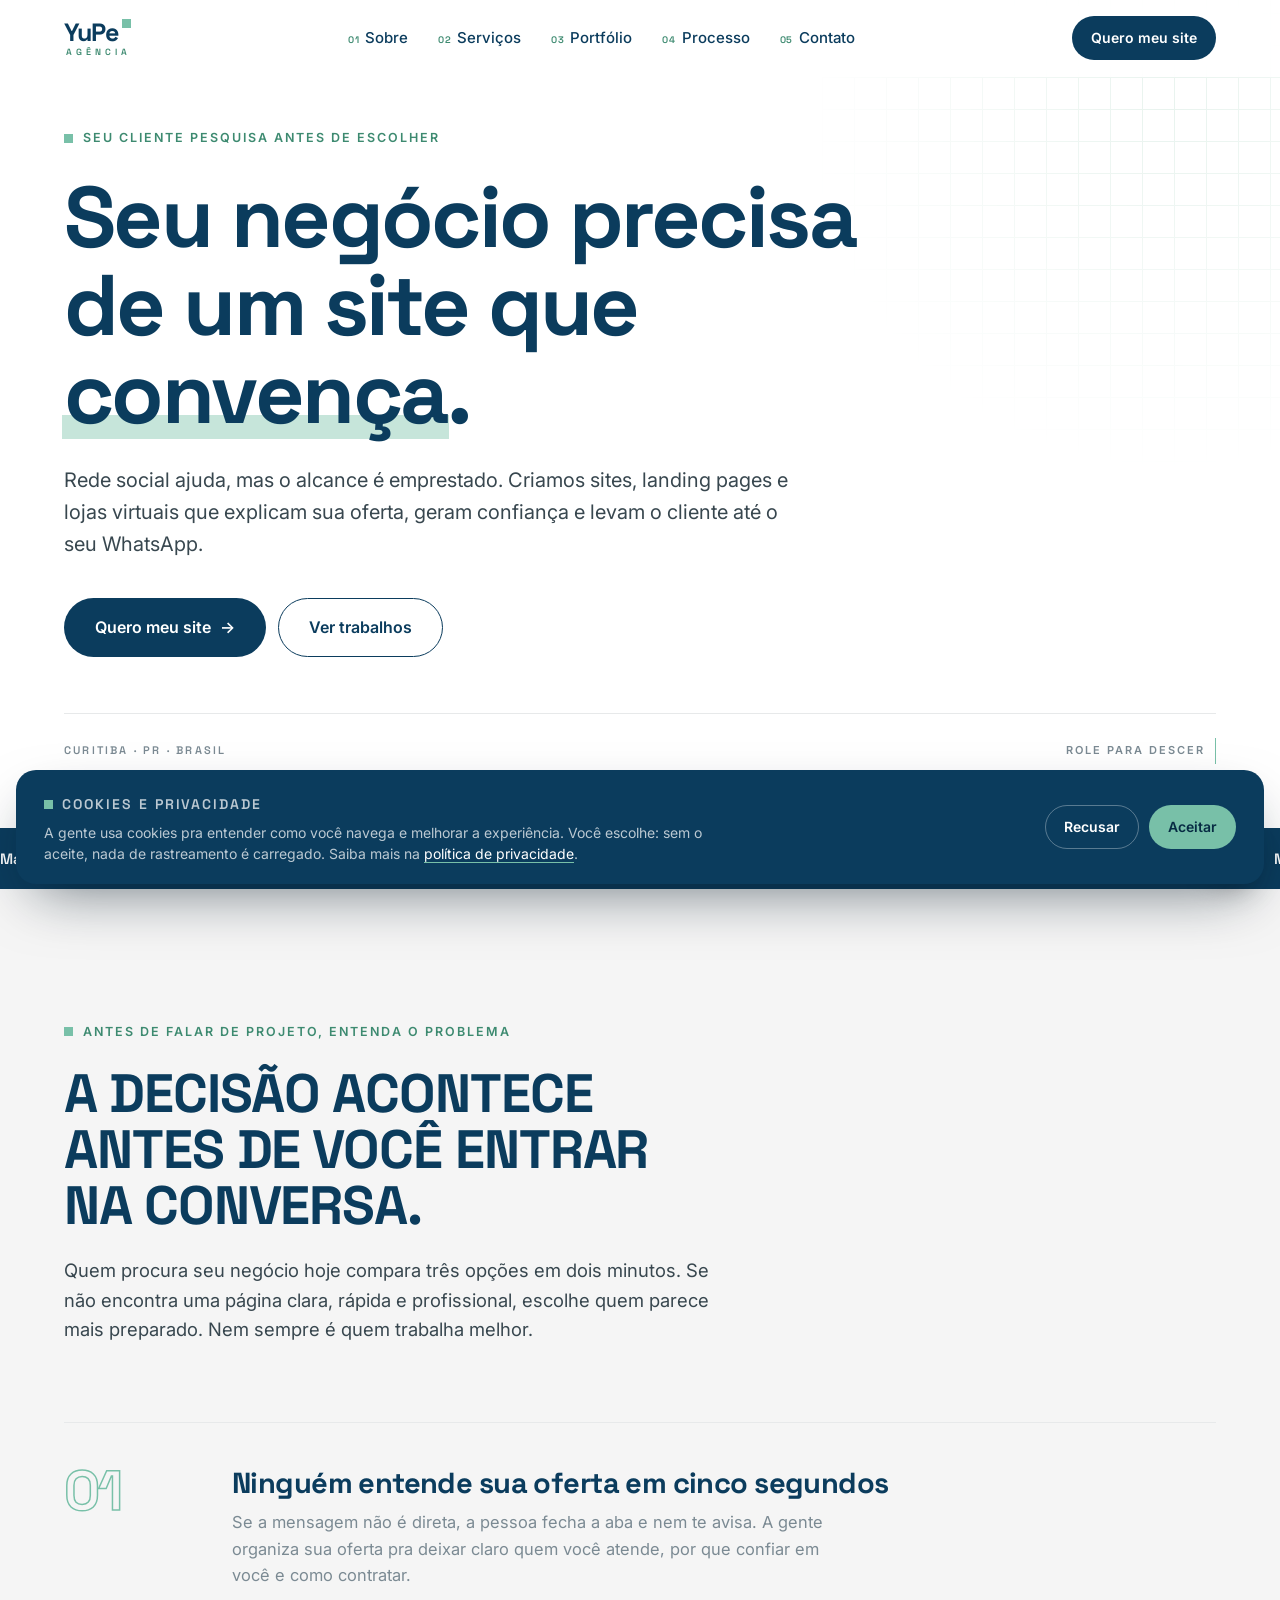
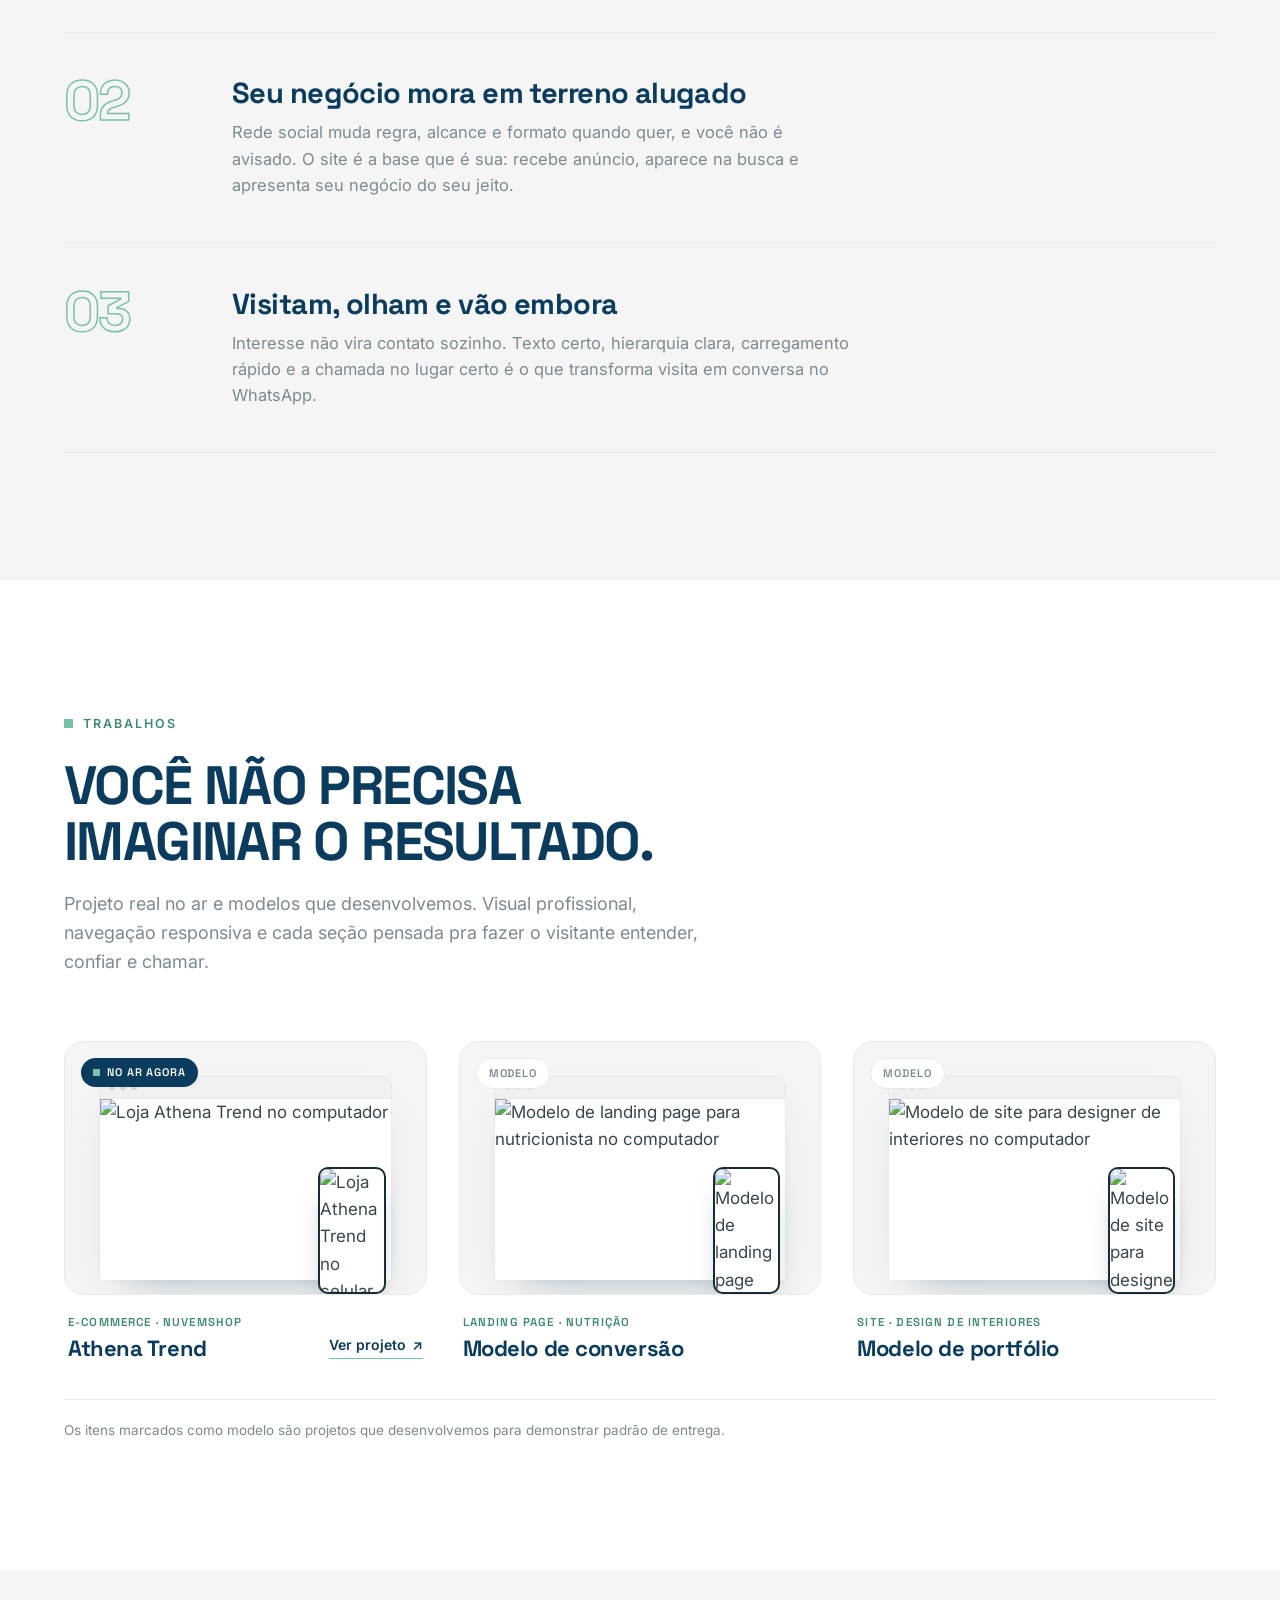
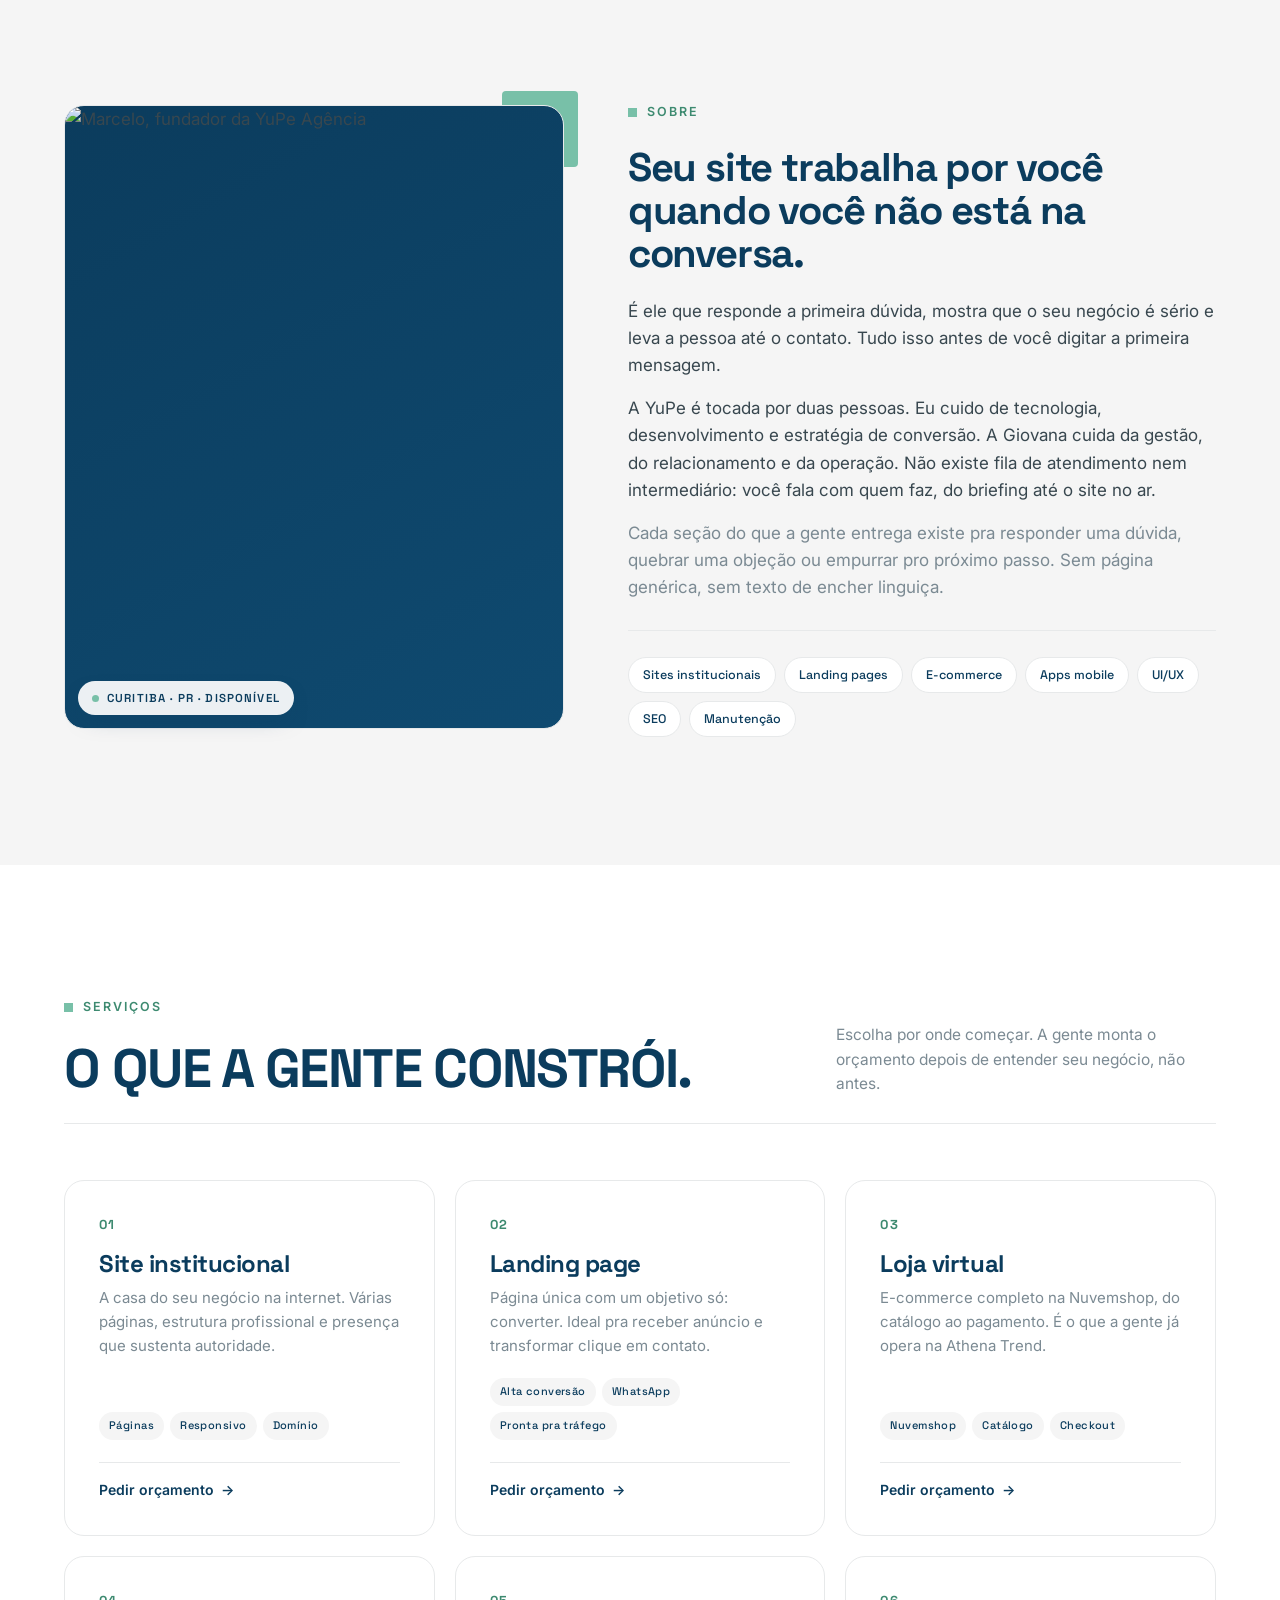
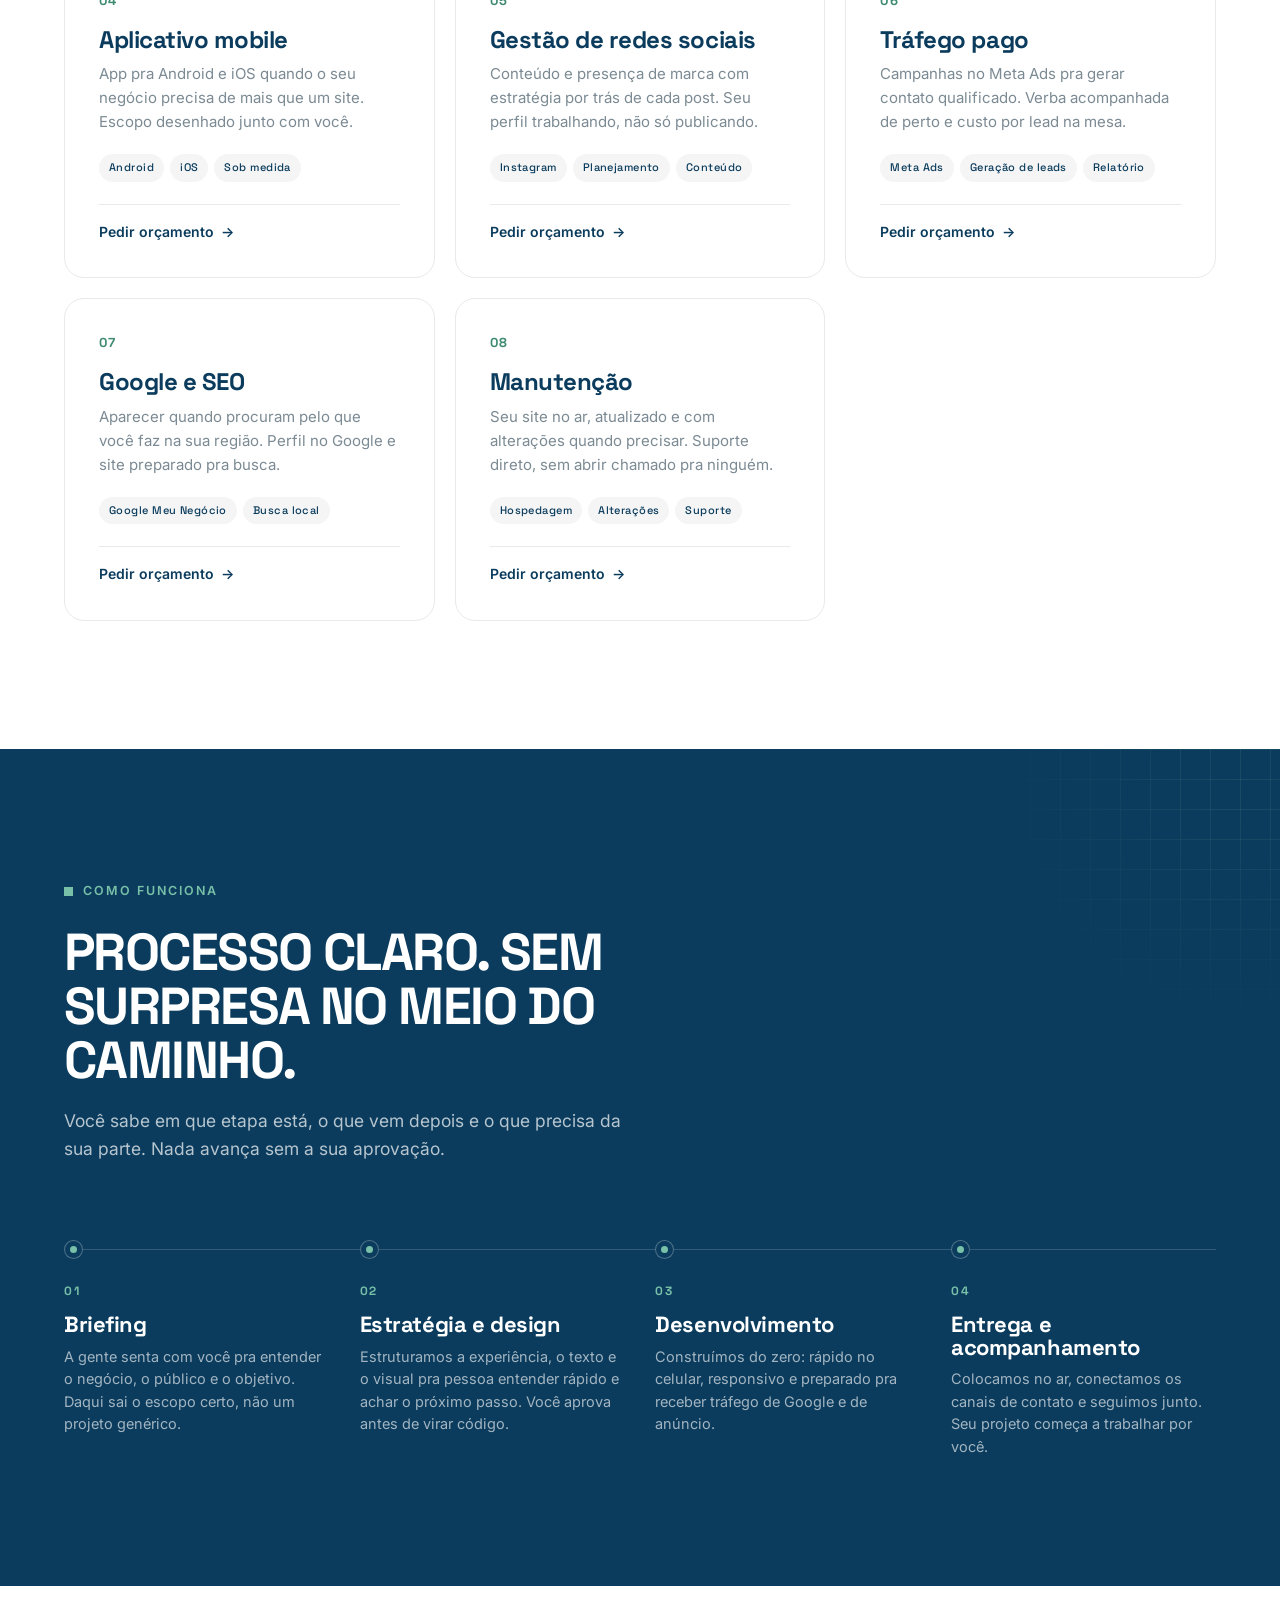
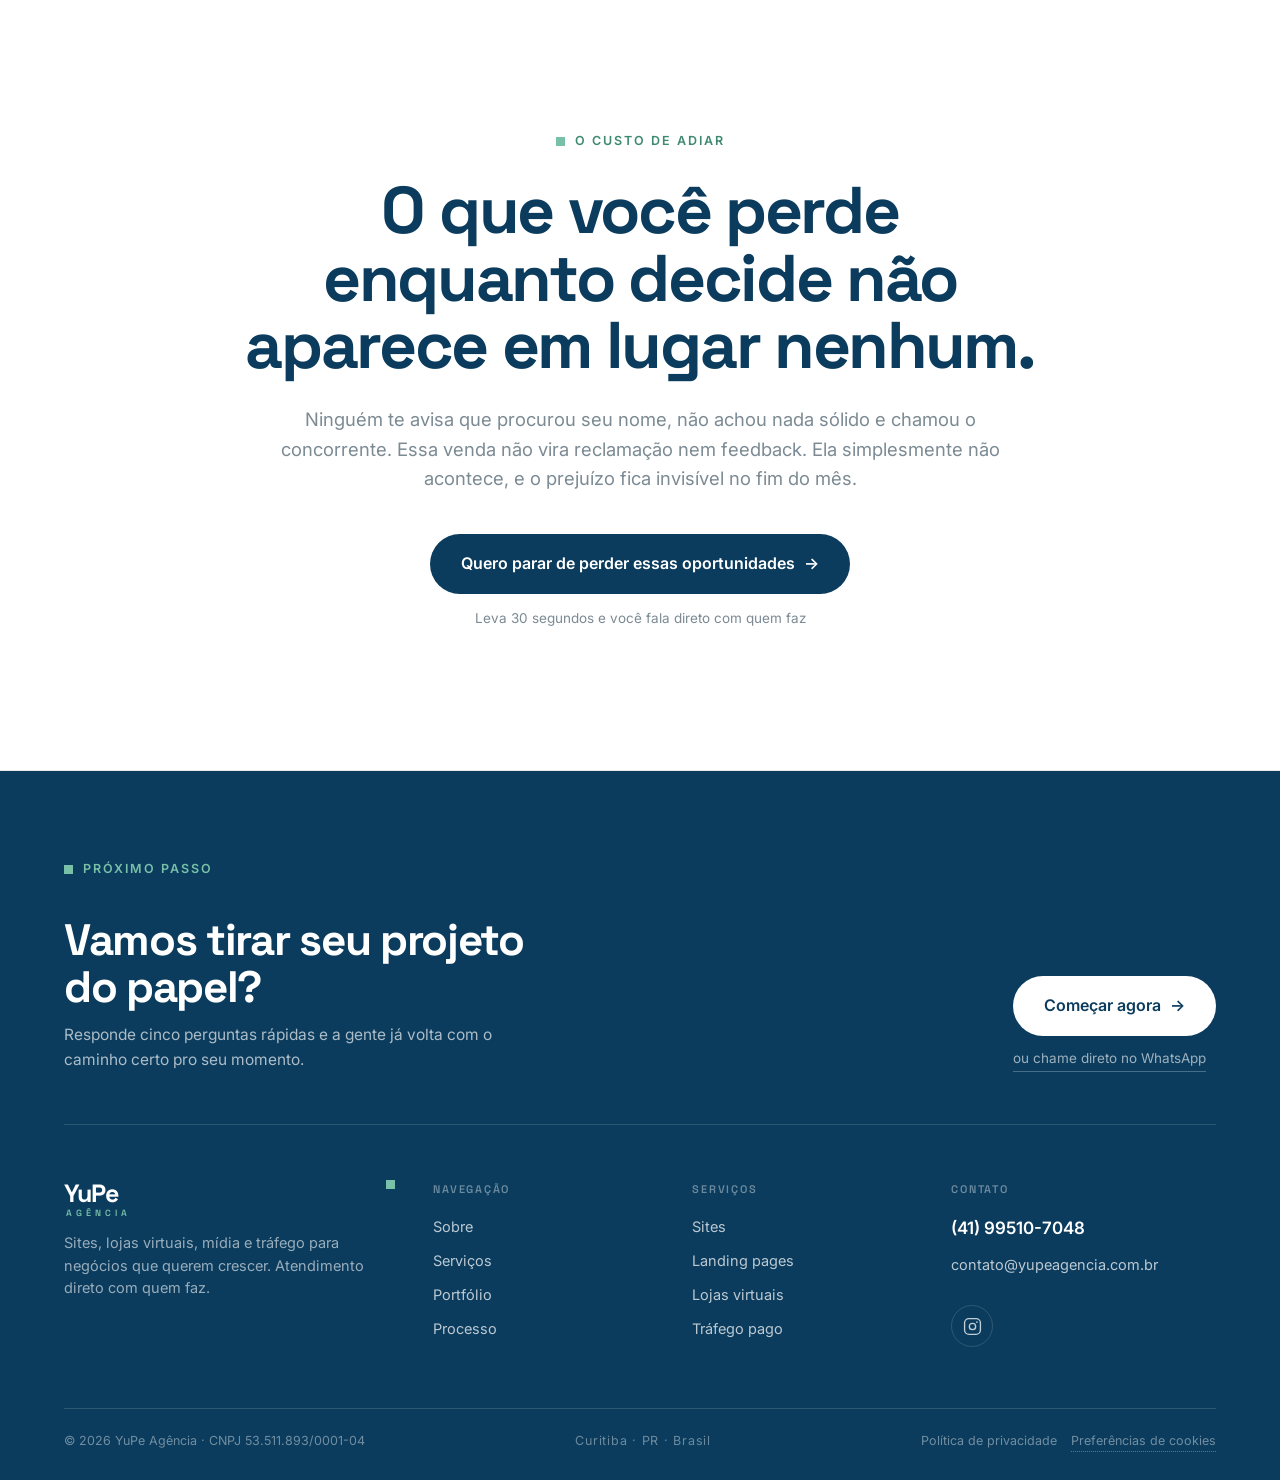
==== commit 7657be0d: "Add files via upload" ====
--- a/index.html
+++ b/index.html
@@ -1,1297 +1,700 @@
 <!DOCTYPE html>
 <html lang="pt-BR">
 <head>
-  <meta charset="UTF-8" />
-  <meta name="viewport" content="width=device-width, initial-scale=1.0" />
-  <title>YuPe Agência — Sites Profissionais</title>
-  <link rel="preconnect" href="https://fonts.googleapis.com" />
-  <link rel="preconnect" href="https://fonts.gstatic.com" crossorigin />
-  <link href="https://fonts.googleapis.com/css2?family=Open+Sans:wght@400;600;700;800&family=Montserrat:wght@300;400;500;600&display=swap" rel="stylesheet" />
-
-  <style>
-    /* ===================== RESET & VARIABLES ===================== */
-    *, *::before, *::after { box-sizing: border-box; margin: 0; padding: 0; }
-
-    :root {
-      --green:    #78c0a8;
-      --green-dark: #5aaa90;
-      --navy:     #0b3c5d;
-      --navy-mid: #0d4e7a;
-      --bg:       #f5f5f5;
-      --white:    #ffffff;
-      --text:     #1a1a2e;
-      --muted:    #6b7280;
-      --border:   rgba(11,60,93,0.10);
-
-      --font-display: 'Open Sans', sans-serif;
-      --font-body:    'Montserrat', sans-serif;
-
-      --radius:   16px;
-      --shadow:   0 4px 24px rgba(11,60,93,0.10);
-      --shadow-lg:0 12px 48px rgba(11,60,93,0.16);
-      --transition: 0.28s cubic-bezier(.4,0,.2,1);
-    }
-
-    html { scroll-behavior: smooth; }
-
-    body {
-      font-family: var(--font-body);
-      background: var(--bg);
-      color: var(--text);
-      line-height: 1.65;
-      overflow-x: hidden;
-    }
-
-    /* ===================== SCROLLBAR ===================== */
-    ::-webkit-scrollbar { width: 6px; }
-    ::-webkit-scrollbar-track { background: var(--bg); }
-    ::-webkit-scrollbar-thumb { background: var(--green); border-radius: 3px; }
-
-    /* ===================== UTILITY ===================== */
-    .container { max-width: 1160px; margin: 0 auto; padding: 0 24px; }
-    .section    { padding: 100px 0; }
-    .section-alt { background: var(--white); }
-
-    .tag {
-      display: inline-block;
-      font-family: var(--font-display);
-      font-size: 11px;
-      font-weight: 600;
-      letter-spacing: 0.14em;
-      text-transform: uppercase;
-      color: var(--green-dark);
-      background: rgba(120,192,168,0.13);
-      border: 1px solid rgba(120,192,168,0.35);
-      padding: 5px 14px;
-      border-radius: 100px;
-      margin-bottom: 18px;
-    }
-
-    h2.section-title {
-      font-family: var(--font-display);
-      font-size: clamp(2rem, 4vw, 2.9rem);
-      font-weight: 800;
-      color: var(--navy);
-      line-height: 1.15;
-      margin-bottom: 16px;
-    }
-
-    .section-sub {
-      font-size: 1.05rem;
-      color: var(--muted);
-      max-width: 520px;
-      margin-bottom: 56px;
-    }
-
-    .btn {
-      display: inline-flex;
-      align-items: center;
-      gap: 8px;
-      padding: 14px 28px;
-      border-radius: 100px;
-      font-family: var(--font-display);
-      font-size: 0.95rem;
-      font-weight: 700;
-      text-decoration: none;
-      cursor: pointer;
-      border: none;
-      transition: var(--transition);
-      white-space: nowrap;
-    }
-
-    .btn-primary {
-      background: var(--green);
-      color: var(--white);
-      box-shadow: 0 4px 20px rgba(120,192,168,0.40);
-    }
-    .btn-primary:hover {
-      background: var(--green-dark);
-      transform: translateY(-2px);
-      box-shadow: 0 8px 28px rgba(120,192,168,0.50);
-    }
-
-    .btn-outline {
-      background: transparent;
-      color: var(--navy);
-      border: 2px solid var(--navy);
-    }
-    .btn-outline:hover {
-      background: var(--navy);
-      color: var(--white);
-      transform: translateY(-2px);
-    }
-
-    .btn-outline-light {
-      background: transparent;
-      color: var(--white);
-      border: 2px solid rgba(255,255,255,0.6);
-    }
-    .btn-outline-light:hover {
-      background: rgba(255,255,255,0.12);
-      border-color: var(--white);
-    }
-
-    /* ===================== NAVBAR ===================== */
-    nav {
-      position: fixed;
-      top: 0; left: 0; right: 0;
-      z-index: 999;
-      padding: 0;
-      transition: var(--transition);
-    }
-
-    nav.scrolled {
-      background: rgba(255,255,255,0.95);
-      backdrop-filter: blur(12px);
-      box-shadow: 0 2px 20px rgba(11,60,93,0.10);
-    }
-
-    .nav-inner {
-      display: flex;
-      align-items: center;
-      justify-content: space-between;
-      height: 70px;
-    }
-
-    .nav-logo {
-      font-family: var(--font-display);
-      font-size: 1.25rem;
-      font-weight: 800;
-      color: var(--white);
-      text-decoration: none;
-      letter-spacing: -0.01em;
-      transition: color var(--transition);
-    }
-    nav.scrolled .nav-logo { color: var(--navy); }
-
-    .nav-logo span { color: var(--green); }
-
-    .nav-links {
-      display: flex;
-      align-items: center;
-      gap: 32px;
-      list-style: none;
-    }
-
-    .nav-links a {
-      font-size: 0.9rem;
-      font-weight: 500;
-      color: rgba(255,255,255,0.85);
-      text-decoration: none;
-      transition: color var(--transition);
-    }
-    nav.scrolled .nav-links a { color: var(--muted); }
-    .nav-links a:hover,
-    nav.scrolled .nav-links a:hover { color: var(--green-dark); }
-
-    .nav-cta {
-      background: var(--green) !important;
-      color: var(--white) !important;
-      padding: 10px 22px !important;
-      border-radius: 100px;
-      font-family: var(--font-display);
-      font-weight: 700;
-      font-size: 0.9rem !important;
-    }
-    .nav-cta:hover { background: var(--green-dark) !important; }
-
-    .hamburger {
-      display: none;
-      flex-direction: column;
-      gap: 5px;
-      cursor: pointer;
-      background: none;
-      border: none;
-      padding: 4px;
-    }
-    .hamburger span {
-      display: block;
-      width: 24px; height: 2px;
-      background: var(--white);
-      border-radius: 2px;
-      transition: var(--transition);
-    }
-    nav.scrolled .hamburger span { background: var(--navy); }
-
-    .mobile-menu {
-      display: none;
-      position: fixed;
-      top: 70px; left: 0; right: 0;
-      background: var(--white);
-      padding: 24px;
-      box-shadow: var(--shadow-lg);
-      z-index: 998;
-    }
-    .mobile-menu.open { display: block; }
-    .mobile-menu ul { list-style: none; display: flex; flex-direction: column; gap: 16px; }
-    .mobile-menu a { font-weight: 500; color: var(--navy); text-decoration: none; font-size: 1rem; }
-    .mobile-menu a:hover { color: var(--green-dark); }
-    .mobile-menu .btn { width: 100%; justify-content: center; margin-top: 8px; }
-
-    /* ===================== HERO ===================== */
-    #hero {
-      min-height: 100vh;
-      background: var(--navy);
-      position: relative;
-      display: flex;
-      align-items: center;
-      overflow: hidden;
-    }
-
-    .hero-mesh {
-      position: absolute;
-      inset: 0;
-      pointer-events: none;
-      overflow: hidden;
-    }
-    .hero-mesh::before {
-      content: '';
-      position: absolute;
-      width: 700px; height: 700px;
-      background: radial-gradient(circle, rgba(120,192,168,0.18) 0%, transparent 70%);
-      top: -200px; right: -200px;
-      border-radius: 50%;
-    }
-    .hero-mesh::after {
-      content: '';
-      position: absolute;
-      width: 500px; height: 500px;
-      background: radial-gradient(circle, rgba(120,192,168,0.10) 0%, transparent 70%);
-      bottom: -100px; left: -100px;
-      border-radius: 50%;
-    }
-
-    .hero-grid {
-      position: absolute;
-      inset: 0;
-      background-image:
-        linear-gradient(rgba(120,192,168,0.04) 1px, transparent 1px),
-        linear-gradient(90deg, rgba(120,192,168,0.04) 1px, transparent 1px);
-      background-size: 60px 60px;
-    }
-
-    .hero-content {
-      position: relative;
-      z-index: 2;
-      max-width: 780px;
-    }
-
-    .hero-badge {
-      display: inline-flex;
-      align-items: center;
-      gap: 8px;
-      background: rgba(120,192,168,0.15);
-      border: 1px solid rgba(120,192,168,0.30);
-      color: var(--green);
-      padding: 7px 16px;
-      border-radius: 100px;
-      font-size: 0.82rem;
-      font-weight: 600;
-      letter-spacing: 0.06em;
-      text-transform: uppercase;
-      margin-bottom: 28px;
-      font-family: var(--font-display);
-    }
-    .hero-badge::before { content: '●'; font-size: 0.5rem; animation: pulse-dot 2s ease-in-out infinite; }
-    @keyframes pulse-dot { 0%,100%{opacity:1} 50%{opacity:0.3} }
-
-    .hero-title {
-      font-family: var(--font-display);
-      font-size: clamp(2.4rem, 6vw, 4.2rem);
-      font-weight: 800;
-      color: var(--white);
-      line-height: 1.1;
-      margin-bottom: 24px;
-      letter-spacing: -0.02em;
-    }
-    .hero-title em {
-      font-style: normal;
-      color: var(--green);
-      position: relative;
-    }
-
-    .hero-sub {
-      font-size: clamp(1rem, 2vw, 1.2rem);
-      color: rgba(255,255,255,0.65);
-      margin-bottom: 44px;
-      max-width: 580px;
-      line-height: 1.7;
-    }
-
-    .hero-btns { display: flex; gap: 16px; flex-wrap: wrap; }
-
-    .hero-stats {
-      display: flex;
-      gap: 40px;
-      margin-top: 64px;
-      padding-top: 40px;
-      border-top: 1px solid rgba(255,255,255,0.10);
-      flex-wrap: wrap;
-    }
-    .stat-item { }
-    .stat-num {
-      font-family: var(--font-display);
-      font-size: 2rem;
-      font-weight: 800;
-      color: var(--green);
-      line-height: 1;
-    }
-    .stat-label {
-      font-size: 0.82rem;
-      color: rgba(255,255,255,0.50);
-      margin-top: 4px;
-      text-transform: uppercase;
-      letter-spacing: 0.06em;
-    }
-
-    /* ===================== SOBRE ===================== */
-    #sobre .sobre-grid {
-      display: grid;
-      grid-template-columns: 1fr 1fr;
-      gap: 80px;
-      align-items: center;
-    }
-
-    .sobre-visual {
-      position: relative;
-    }
-    .sobre-card {
-      background: var(--navy);
-      border-radius: var(--radius);
-      padding: 48px 40px;
-      color: var(--white);
-      position: relative;
-      overflow: hidden;
-    }
-    .sobre-card::before {
-      content: '';
-      position: absolute;
-      top: -60px; right: -60px;
-      width: 200px; height: 200px;
-      background: radial-gradient(circle, rgba(120,192,168,0.20) 0%, transparent 70%);
-      border-radius: 50%;
-    }
-    .sobre-card-icon {
-      font-size: 2.5rem;
-      margin-bottom: 20px;
-    }
-    .sobre-card h3 {
-      font-family: var(--font-display);
-      font-size: 1.5rem;
-      font-weight: 700;
-      margin-bottom: 12px;
-    }
-    .sobre-card p { color: rgba(255,255,255,0.65); font-size: 0.95rem; }
-
-    .sobre-float {
-      position: absolute;
-      bottom: -20px; right: -20px;
-      background: var(--green);
-      color: var(--white);
-      border-radius: var(--radius);
-      padding: 20px 24px;
-      font-family: var(--font-display);
-      font-weight: 700;
-      font-size: 0.9rem;
-      box-shadow: var(--shadow-lg);
-    }
-    .sobre-float span {
-      display: block;
-      font-size: 1.8rem;
-      font-weight: 800;
-    }
-
-    /* ===================== SERVIÇOS ===================== */
-    #servicos .cards-grid {
-      display: grid;
-      grid-template-columns: repeat(3, 1fr);
-      gap: 24px;
-    }
-
-    .service-card {
-      background: var(--white);
-      border-radius: var(--radius);
-      padding: 40px 32px;
-      border: 1px solid var(--border);
-      transition: var(--transition);
-      position: relative;
-      overflow: hidden;
-    }
-    .service-card::after {
-      content: '';
-      position: absolute;
-      bottom: 0; left: 0; right: 0;
-      height: 3px;
-      background: var(--green);
-      transform: scaleX(0);
-      transform-origin: left;
-      transition: transform var(--transition);
-    }
-    .service-card:hover { transform: translateY(-6px); box-shadow: var(--shadow-lg); }
-    .service-card:hover::after { transform: scaleX(1); }
-
-    .service-icon {
-      width: 56px; height: 56px;
-      background: rgba(120,192,168,0.12);
-      border-radius: 14px;
-      display: flex; align-items: center; justify-content: center;
-      font-size: 1.6rem;
-      margin-bottom: 24px;
-    }
-    .service-card h3 {
-      font-family: var(--font-display);
-      font-size: 1.2rem;
-      font-weight: 700;
-      color: var(--navy);
-      margin-bottom: 10px;
-    }
-    .service-card p { font-size: 0.93rem; color: var(--muted); line-height: 1.6; }
-
-    /* ===================== PLANOS ===================== */
-    #planos { background: var(--navy); }
-    #planos .tag { color: var(--green); background: rgba(120,192,168,0.12); border-color: rgba(120,192,168,0.25); }
-    #planos h2.section-title { color: var(--white); }
-    #planos .section-sub { color: rgba(255,255,255,0.55); }
-
-    .plans-grid {
-      display: grid;
-      grid-template-columns: repeat(3, 1fr);
-      gap: 24px;
-      align-items: start;
-    }
-
-    .plan-card {
-      background: rgba(255,255,255,0.05);
-      border: 1px solid rgba(255,255,255,0.10);
-      border-radius: var(--radius);
-      padding: 40px 32px;
-      transition: var(--transition);
-      position: relative;
-      overflow: hidden;
-    }
-    .plan-card:hover {
-      background: rgba(255,255,255,0.08);
-      transform: translateY(-4px);
-    }
-    .plan-card.featured {
-      background: var(--white);
-      border-color: var(--green);
-      box-shadow: 0 0 0 2px var(--green), var(--shadow-lg);
-      transform: scale(1.02);
-    }
-    .plan-card.featured:hover { transform: scale(1.02) translateY(-4px); }
-
-    .plan-badge {
-      position: absolute;
-      top: 20px; right: 20px;
-      background: var(--green);
-      color: var(--white);
-      font-size: 0.72rem;
-      font-weight: 700;
-      text-transform: uppercase;
-      letter-spacing: 0.08em;
-      padding: 4px 12px;
-      border-radius: 100px;
-      font-family: var(--font-display);
-    }
-
-    .plan-name {
-      font-family: var(--font-display);
-      font-size: 0.8rem;
-      font-weight: 700;
-      text-transform: uppercase;
-      letter-spacing: 0.12em;
-      color: var(--green);
-      margin-bottom: 12px;
-    }
-    .plan-card.featured .plan-name { color: var(--green-dark); }
-
-    .plan-title {
-      font-family: var(--font-display);
-      font-size: 1.4rem;
-      font-weight: 800;
-      color: var(--white);
-      margin-bottom: 20px;
-    }
-    .plan-card.featured .plan-title { color: var(--navy); }
-
-    .plan-price {
-      margin-bottom: 28px;
-      padding-bottom: 28px;
-      border-bottom: 1px solid rgba(255,255,255,0.10);
-    }
-    .plan-card.featured .plan-price { border-bottom-color: var(--border); }
-
-    .plan-price-main {
-      font-family: var(--font-display);
-      font-size: 2.2rem;
-      font-weight: 800;
-      color: var(--white);
-      line-height: 1;
-    }
-    .plan-card.featured .plan-price-main { color: var(--navy); }
-
-    .plan-price-detail {
-      font-size: 0.83rem;
-      color: rgba(255,255,255,0.45);
-      margin-top: 4px;
-    }
-    .plan-card.featured .plan-price-detail { color: var(--muted); }
-
-    .plan-features {
-      list-style: none;
-      display: flex;
-      flex-direction: column;
-      gap: 12px;
-      margin-bottom: 32px;
-    }
-    .plan-features li {
-      display: flex;
-      align-items: center;
-      gap: 10px;
-      font-size: 0.92rem;
-      color: rgba(255,255,255,0.70);
-    }
-    .plan-card.featured .plan-features li { color: var(--text); }
-    .plan-features li::before {
-      content: '✓';
-      width: 20px; height: 20px;
-      background: rgba(120,192,168,0.15);
-      color: var(--green);
-      border-radius: 50%;
-      display: flex;
-      align-items: center;
-      justify-content: center;
-      font-size: 0.7rem;
-      font-weight: 700;
-      flex-shrink: 0;
-    }
-
-    .plan-btn {
-      display: flex; align-items: center; justify-content: center;
-      width: 100%;
-      padding: 15px;
-      border-radius: 100px;
-      font-family: var(--font-display);
-      font-size: 0.95rem;
-      font-weight: 700;
-      text-decoration: none;
-      transition: var(--transition);
-      border: 2px solid rgba(255,255,255,0.20);
-      color: var(--white);
-      cursor: pointer;
-      background: transparent;
-    }
-    .plan-btn:hover {
-      background: rgba(255,255,255,0.10);
-      border-color: rgba(255,255,255,0.40);
-    }
-    .plan-card.featured .plan-btn {
-      background: var(--green);
-      border-color: var(--green);
-      color: var(--white);
-      box-shadow: 0 4px 20px rgba(120,192,168,0.40);
-    }
-    .plan-card.featured .plan-btn:hover {
-      background: var(--green-dark);
-      transform: translateY(-2px);
-    }
-
-    /* ===================== DIFERENCIAIS ===================== */
-    #diferenciais .diff-grid {
-      display: grid;
-      grid-template-columns: repeat(5, 1fr);
-      gap: 20px;
-    }
-
-    .diff-item {
-      text-align: center;
-      padding: 36px 20px;
-      background: var(--white);
-      border-radius: var(--radius);
-      border: 1px solid var(--border);
-      transition: var(--transition);
-    }
-    .diff-item:hover { transform: translateY(-6px); box-shadow: var(--shadow); }
-
-    .diff-icon {
-      font-size: 2.2rem;
-      margin-bottom: 16px;
-      display: block;
-    }
-    .diff-item h4 {
-      font-family: var(--font-display);
-      font-size: 0.92rem;
-      font-weight: 700;
-      color: var(--navy);
-    }
-
-    /* ===================== COMO FUNCIONA ===================== */
-    #como-funciona { background: var(--bg); }
-
-    .steps-wrap {
-      display: grid;
-      grid-template-columns: repeat(5, 1fr);
-      gap: 0;
-      position: relative;
-    }
-    .steps-wrap::before {
-      content: '';
-      position: absolute;
-      top: 36px; left: 60px; right: 60px;
-      height: 2px;
-      background: linear-gradient(90deg, var(--green) 0%, rgba(120,192,168,0.2) 100%);
-      z-index: 0;
-    }
-
-    .step {
-      text-align: center;
-      position: relative;
-      z-index: 1;
-      padding: 0 12px;
-    }
-
-    .step-num {
-      width: 72px; height: 72px;
-      background: var(--white);
-      border: 3px solid var(--green);
-      border-radius: 50%;
-      display: flex; align-items: center; justify-content: center;
-      font-family: var(--font-display);
-      font-size: 1.3rem;
-      font-weight: 800;
-      color: var(--navy);
-      margin: 0 auto 20px;
-      transition: var(--transition);
-      box-shadow: 0 0 0 6px var(--bg);
-    }
-    .step:hover .step-num {
-      background: var(--green);
-      color: var(--white);
-      transform: scale(1.1);
-    }
-
-    .step h4 {
-      font-family: var(--font-display);
-      font-size: 0.88rem;
-      font-weight: 700;
-      color: var(--navy);
-      margin-bottom: 8px;
-    }
-    .step p { font-size: 0.82rem; color: var(--muted); line-height: 1.5; }
-
-    /* ===================== FAQ ===================== */
-    #faq { background: var(--white); }
-
-    .faq-grid {
-      display: grid;
-      grid-template-columns: 1fr 1fr;
-      gap: 16px;
-    }
-
-    .faq-item {
-      border: 1px solid var(--border);
-      border-radius: var(--radius);
-      overflow: hidden;
-      transition: var(--transition);
-    }
-    .faq-item.open { box-shadow: var(--shadow); border-color: var(--green); }
-
-    .faq-q {
-      width: 100%;
-      display: flex;
-      align-items: center;
-      justify-content: space-between;
-      gap: 16px;
-      padding: 22px 24px;
-      background: none;
-      border: none;
-      cursor: pointer;
-      text-align: left;
-      font-family: var(--font-display);
-      font-size: 0.95rem;
-      font-weight: 700;
-      color: var(--navy);
-      transition: var(--transition);
-    }
-    .faq-q:hover { color: var(--green-dark); }
-
-    .faq-arrow {
-      width: 28px; height: 28px;
-      background: rgba(120,192,168,0.12);
-      border-radius: 50%;
-      display: flex; align-items: center; justify-content: center;
-      flex-shrink: 0;
-      transition: transform var(--transition), background var(--transition);
-    }
-    .faq-item.open .faq-arrow {
-      transform: rotate(180deg);
-      background: var(--green);
-    }
-    .faq-arrow svg { width: 14px; height: 14px; }
-    .faq-item.open .faq-arrow svg path { stroke: var(--white); }
-
-    .faq-a {
-      max-height: 0;
-      overflow: hidden;
-      transition: max-height 0.35s cubic-bezier(.4,0,.2,1), padding 0.3s;
-    }
-    .faq-a-inner {
-      padding: 0 24px 22px;
-      font-size: 0.92rem;
-      color: var(--muted);
-      line-height: 1.7;
-    }
-    .faq-item.open .faq-a { max-height: 200px; }
-
-    /* ===================== CTA FINAL ===================== */
-    #cta {
-      background: linear-gradient(135deg, var(--navy) 0%, #0d4e7a 60%, #0b3c5d 100%);
-      position: relative;
-      overflow: hidden;
-    }
-    #cta::before {
-      content: '';
-      position: absolute;
-      top: -200px; right: -200px;
-      width: 600px; height: 600px;
-      background: radial-gradient(circle, rgba(120,192,168,0.15) 0%, transparent 70%);
-      border-radius: 50%;
-    }
-
-    .cta-inner {
-      position: relative;
-      z-index: 1;
-      text-align: center;
-      max-width: 640px;
-      margin: 0 auto;
-    }
-    .cta-inner h2 {
-      font-family: var(--font-display);
-      font-size: clamp(2rem, 4vw, 3rem);
-      font-weight: 800;
-      color: var(--white);
-      margin-bottom: 16px;
-      line-height: 1.15;
-    }
-    .cta-inner p {
-      color: rgba(255,255,255,0.60);
-      font-size: 1.05rem;
-      margin-bottom: 40px;
-    }
-    .cta-btn-big {
-      display: inline-flex;
-      align-items: center;
-      gap: 12px;
-      background: var(--green);
-      color: var(--white);
-      padding: 18px 40px;
-      border-radius: 100px;
-      font-family: var(--font-display);
-      font-size: 1.1rem;
-      font-weight: 700;
-      text-decoration: none;
-      transition: var(--transition);
-      box-shadow: 0 8px 32px rgba(120,192,168,0.40);
-    }
-    .cta-btn-big:hover {
-      background: var(--green-dark);
-      transform: translateY(-3px);
-      box-shadow: 0 14px 40px rgba(120,192,168,0.50);
-    }
-
-    /* ===================== FOOTER ===================== */
-    footer {
-      background: #070f1a;
-      padding: 40px 0;
-      text-align: center;
-    }
-    footer .footer-logo {
-      font-family: var(--font-display);
-      font-size: 1.2rem;
-      font-weight: 800;
-      color: var(--white);
-      margin-bottom: 12px;
-    }
-    footer .footer-logo span { color: var(--green); }
-    footer p { color: rgba(255,255,255,0.30); font-size: 0.82rem; }
-
-    /* ===================== WHATSAPP FLOAT ===================== */
-    .whatsapp-float {
-      position: fixed;
-      bottom: 28px; right: 28px;
-      z-index: 9999;
-      width: 58px; height: 58px;
-      background: #25D366;
-      border-radius: 50%;
-      display: flex; align-items: center; justify-content: center;
-      box-shadow: 0 6px 24px rgba(37,211,102,0.50);
-      text-decoration: none;
-      transition: var(--transition);
-      animation: float-wa 3s ease-in-out infinite;
-    }
-    .whatsapp-float:hover { transform: scale(1.12); box-shadow: 0 10px 32px rgba(37,211,102,0.60); }
-    .whatsapp-float svg { width: 30px; height: 30px; }
-
-    @keyframes float-wa {
-      0%,100% { transform: translateY(0); }
-      50%      { transform: translateY(-6px); }
-    }
-    .whatsapp-float:hover { animation: none; }
-
-    .wa-pulse {
-      position: absolute;
-      inset: -6px;
-      border: 2px solid rgba(37,211,102,0.40);
-      border-radius: 50%;
-      animation: wa-ring 2.5s ease-out infinite;
-    }
-    @keyframes wa-ring {
-      0%   { transform: scale(1); opacity: 1; }
-      100% { transform: scale(1.5); opacity: 0; }
-    }
-
-    /* ===================== ANIMATIONS ===================== */
-    .fade-up {
-      opacity: 0;
-      transform: translateY(30px);
-      transition: opacity 0.65s ease, transform 0.65s ease;
-    }
-    .fade-up.visible {
-      opacity: 1;
-      transform: translateY(0);
-    }
-    .delay-1 { transition-delay: 0.1s; }
-    .delay-2 { transition-delay: 0.2s; }
-    .delay-3 { transition-delay: 0.3s; }
-    .delay-4 { transition-delay: 0.4s; }
-
-    /* ===================== RESPONSIVE ===================== */
-    @media (max-width: 1024px) {
-      .sobre-grid { grid-template-columns: 1fr !important; gap: 48px !important; }
-      .diff-grid { grid-template-columns: repeat(3, 1fr) !important; }
-      .steps-wrap { grid-template-columns: repeat(3, 1fr) !important; gap: 24px !important; }
-      .steps-wrap::before { display: none; }
-    }
-
-    @media (max-width: 768px) {
-      .section { padding: 72px 0; }
-      .nav-links { display: none; }
-      .hamburger { display: flex; }
-      #servicos .cards-grid { grid-template-columns: 1fr !important; }
-      .plans-grid { grid-template-columns: 1fr !important; }
-      .plan-card.featured { transform: none; }
-      .diff-grid { grid-template-columns: repeat(2, 1fr) !important; }
-      .steps-wrap { grid-template-columns: 1fr !important; }
-      .faq-grid { grid-template-columns: 1fr !important; }
-      .hero-stats { gap: 24px; }
-      .sobre-float { position: static; margin-top: 20px; display: inline-block; }
-    }
-
-    @media (max-width: 480px) {
-      .hero-btns { flex-direction: column; }
-      .hero-btns .btn { justify-content: center; }
-      .diff-grid { grid-template-columns: 1fr !important; }
-    }
-  </style>
+<meta charset="UTF-8" />
+<meta name="viewport" content="width=device-width, initial-scale=1.0, viewport-fit=cover" />
+<title>YuPe Agência | Sites que transformam visitas em clientes</title>
+<meta name="description" content="Seu cliente pesquisa antes de comprar. Criamos sites, landing pages e lojas virtuais que explicam sua oferta, geram confiança e levam o cliente até o WhatsApp. Curitiba e região." />
+<meta name="author" content="YuPe Agência" />
+<meta name="language" content="pt-BR" />
+<meta name="robots" content="index, follow, max-image-preview:large" />
+<meta name="geo.region" content="BR-PR" />
+<meta name="geo.placename" content="Curitiba, Paraná, Brasil" />
+<meta name="theme-color" content="#ffffff" />
+<link rel="canonical" href="https://yupeagencia.com.br/" />
+<link rel="icon" href="assets/logo-yupe.png" />
+
+<meta property="og:type" content="website" />
+<meta property="og:locale" content="pt_BR" />
+<meta property="og:site_name" content="YuPe Agência" />
+<meta property="og:title" content="YuPe Agência | Sites que transformam visitas em clientes" />
+<meta property="og:description" content="Sites, landing pages e lojas virtuais com estratégia, design e código. Atendimento direto com quem faz." />
+<meta property="og:url" content="https://yupeagencia.com.br/" />
+<meta property="og:image" content="https://yupeagencia.com.br/assets/logo-yupe.png" />
+<meta name="twitter:card" content="summary_large_image" />
+
+<link rel="preconnect" href="https://fonts.googleapis.com" />
+<link rel="preconnect" href="https://fonts.gstatic.com" crossorigin />
+<link href="https://fonts.googleapis.com/css2?family=Space+Grotesk:wght@400;500;600;700&family=Inter:wght@400;500;600&display=swap" rel="stylesheet" />
+<link rel="stylesheet" href="styles.css" />
+
+<!-- ============================================
+     META PIXEL · YuPe Agência
+     ID: 1538909137732787
+
+     ATENÇÃO: o pixel NÃO é carregado aqui de propósito.
+     Ele só é injetado depois que o visitante aceita os cookies,
+     conforme a LGPD. A lógica está no script.js (carregarPixel).
+============================================ -->
 </head>
 <body>
 
-  <!-- ==================== NAVBAR ==================== -->
-  <nav id="navbar">
-    <div class="container">
-      <div class="nav-inner">
-        <a href="#hero" class="nav-logo">YuPe <span>Agência</span></a>
-        <ul class="nav-links">
-          <li><a href="#sobre">Sobre</a></li>
-          <li><a href="#servicos">Serviços</a></li>
-          <li><a href="#planos">Planos</a></li>
-          <li><a href="#faq">FAQ</a></li>
-          <li><a href="https://wa.me/41995107048" target="_blank" class="nav-cta">Falar Agora</a></li>
+<!-- ============================================
+     HEADER
+============================================ -->
+<header class="header" id="header">
+  <div class="header-inner">
+
+    <a href="#topo" class="brand" aria-label="YuPe Agência — início">
+      <span class="brand-word">Yu<span class="brand-pe">Pe</span><i class="brand-sq"></i></span>
+      <span class="brand-sub">Agência</span>
+    </a>
+
+    <nav class="nav" id="nav" aria-label="Menu principal">
+      <a href="#sobre"><span class="nav-n">01</span>Sobre</a>
+      <a href="#servicos"><span class="nav-n">02</span>Serviços</a>
+      <a href="#portfolio"><span class="nav-n">03</span>Portfólio</a>
+      <a href="#processo"><span class="nav-n">04</span>Processo</a>
+      <a href="#contato"><span class="nav-n">05</span>Contato</a>
+      <div class="nav-foot">
+        <a href="https://wa.me/5541995107048" class="nav-phone">(41) 99510-7048</a>
+        <a href="mailto:contato@yupeagencia.com.br" class="nav-mail">contato@yupeagencia.com.br</a>
+      </div>
+    </nav>
+
+    <div class="header-actions">
+      <a href="#contato" class="btn btn-primary btn-sm" data-open-quiz>Quero meu site</a>
+      <button class="burger" id="burger" aria-label="Abrir menu" aria-expanded="false" aria-controls="nav">
+        <span></span><span></span>
+      </button>
+    </div>
+
+  </div>
+</header>
+
+<main id="topo">
+
+  <!-- ============================================
+       HERO
+  ============================================ -->
+  <section class="hero">
+    <div class="hero-bg" aria-hidden="true"></div>
+
+    <div class="hero-inner">
+      <p class="hero-eyebrow reveal"><i class="sq"></i>Seu cliente pesquisa antes de escolher</p>
+
+      <h1 class="hero-title reveal">
+        Seu negócio precisa de um site que <span class="hl">convença</span>.
+      </h1>
+
+      <p class="hero-lead reveal">
+        Rede social ajuda, mas o alcance é emprestado. Criamos sites, landing pages e lojas virtuais que explicam sua oferta, geram confiança e levam o cliente até o seu WhatsApp.
+      </p>
+
+      <div class="hero-cta reveal">
+        <a href="#contato" class="btn btn-primary btn-lg" data-open-quiz>Quero meu site <span class="arw">→</span></a>
+        <a href="#portfolio" class="btn btn-ghost btn-lg">Ver trabalhos</a>
+      </div>
+
+      <div class="hero-meta reveal">
+        <span class="hero-loc">Curitiba · PR · Brasil</span>
+        <span class="hero-scroll">Role para descer <i></i></span>
+      </div>
+    </div>
+  </section>
+
+  <!-- ============================================
+       MARQUEE
+  ============================================ -->
+  <div class="marquee" aria-hidden="true">
+    <div class="marquee-track">
+      <span class="marquee-group">
+        <span>Mais confiança</span><i>✦</i>
+        <span>Presença no Google</span><i>✦</i>
+        <span>Oferta clara</span><i>✦</i>
+        <span>Site rápido</span><i>✦</i>
+        <span>Mais contatos</span><i>✦</i>
+        <span>Marca profissional</span><i>✦</i>
+        <span>Pronto pra anúncio</span><i>✦</i>
+      </span>
+      <span class="marquee-group">
+        <span>Mais confiança</span><i>✦</i>
+        <span>Presença no Google</span><i>✦</i>
+        <span>Oferta clara</span><i>✦</i>
+        <span>Site rápido</span><i>✦</i>
+        <span>Mais contatos</span><i>✦</i>
+        <span>Marca profissional</span><i>✦</i>
+        <span>Pronto pra anúncio</span><i>✦</i>
+      </span>
+    </div>
+  </div>
+
+  <!-- ============================================
+       02 · PROBLEMA
+  ============================================ -->
+  <section class="problem" id="problema">
+    <div class="problem-inner">
+
+      <header class="problem-head">
+        <p class="label reveal"><i class="sq"></i>Antes de falar de projeto, entenda o problema</p>
+        <h2 class="problem-title reveal">A decisão acontece antes de você entrar na conversa.</h2>
+        <p class="problem-lead reveal">
+          Quem procura seu negócio hoje compara três opções em dois minutos. Se não encontra uma página clara, rápida e profissional, escolhe quem parece mais preparado. Nem sempre é quem trabalha melhor.
+        </p>
+      </header>
+
+      <ol class="problem-list">
+
+        <li class="problem-item reveal">
+          <span class="problem-n">01</span>
+          <div class="problem-body">
+            <h3>Ninguém entende sua oferta em cinco segundos</h3>
+            <p>Se a mensagem não é direta, a pessoa fecha a aba e nem te avisa. A gente organiza sua oferta pra deixar claro quem você atende, por que confiar em você e como contratar.</p>
+          </div>
+        </li>
+
+        <li class="problem-item reveal">
+          <span class="problem-n">02</span>
+          <div class="problem-body">
+            <h3>Seu negócio mora em terreno alugado</h3>
+            <p>Rede social muda regra, alcance e formato quando quer, e você não é avisado. O site é a base que é sua: recebe anúncio, aparece na busca e apresenta seu negócio do seu jeito.</p>
+          </div>
+        </li>
+
+        <li class="problem-item reveal">
+          <span class="problem-n">03</span>
+          <div class="problem-body">
+            <h3>Visitam, olham e vão embora</h3>
+            <p>Interesse não vira contato sozinho. Texto certo, hierarquia clara, carregamento rápido e a chamada no lugar certo é o que transforma visita em conversa no WhatsApp.</p>
+          </div>
+        </li>
+
+      </ol>
+
+    </div>
+  </section>
+
+  <!-- ============================================
+       03 · PORTFÓLIO
+       Imagens em assets/imagens/ — desktop 16:10, celular 9:17
+  ============================================ -->
+  <section class="work" id="portfolio">
+    <div class="work-inner">
+
+      <header class="work-head">
+        <p class="label reveal"><i class="sq"></i>Trabalhos</p>
+        <h2 class="work-title reveal">Você não precisa imaginar o resultado.</h2>
+        <p class="work-lead reveal">
+          Projeto real no ar e modelos que desenvolvemos. Visual profissional, navegação responsiva e cada seção pensada pra fazer o visitante entender, confiar e chamar.
+        </p>
+      </header>
+
+      <div class="work-grid">
+
+        <!-- ATHENA — projeto real -->
+        <article class="work-card reveal">
+          <a href="https://www.athenatrend.com" target="_blank" rel="noopener" class="work-media">
+            <span class="work-badge"><i class="sq"></i>No ar agora</span>
+            <div class="mock">
+              <div class="mock-desk">
+                <span class="mock-bar"><i></i><i></i><i></i></span>
+                <div class="mock-screen">
+                  <img src="assets/imagens/athena.png" alt="Loja Athena Trend no computador" />
+                </div>
+              </div>
+              <div class="mock-phone">
+                <img src="assets/imagens/athena-mobile.png" alt="Loja Athena Trend no celular" />
+              </div>
+            </div>
+          </a>
+          <div class="work-info">
+            <div>
+              <span class="work-cat">E-commerce · Nuvemshop</span>
+              <h3 class="work-name">Athena Trend</h3>
+            </div>
+            <a href="https://www.athenatrend.com" target="_blank" rel="noopener" class="work-link">Ver projeto <span class="arw">↗</span></a>
+          </div>
+        </article>
+
+        <!-- MODELO — nutrição -->
+        <article class="work-card reveal">
+          <div class="work-media is-model">
+            <span class="work-badge is-model">Modelo</span>
+            <div class="mock">
+              <div class="mock-desk">
+                <span class="mock-bar"><i></i><i></i><i></i></span>
+                <div class="mock-screen">
+                  <img src="assets/imagens/nutri.png" alt="Modelo de landing page para nutricionista no computador" />
+                </div>
+              </div>
+              <div class="mock-phone">
+                <img src="assets/imagens/nutri-mobile.png" alt="Modelo de landing page para nutricionista no celular" />
+              </div>
+            </div>
+          </div>
+          <div class="work-info">
+            <div>
+              <span class="work-cat">Landing page · Nutrição</span>
+              <h3 class="work-name">Modelo de conversão</h3>
+            </div>
+          </div>
+        </article>
+
+        <!-- MODELO — designer -->
+        <article class="work-card reveal">
+          <div class="work-media is-model">
+            <span class="work-badge is-model">Modelo</span>
+            <div class="mock">
+              <div class="mock-desk">
+                <span class="mock-bar"><i></i><i></i><i></i></span>
+                <div class="mock-screen">
+                  <img src="assets/imagens/designer.png" alt="Modelo de site para designer de interiores no computador" />
+                </div>
+              </div>
+              <div class="mock-phone">
+                <img src="assets/imagens/designer-mobile.png" alt="Modelo de site para designer de interiores no celular" />
+              </div>
+            </div>
+          </div>
+          <div class="work-info">
+            <div>
+              <span class="work-cat">Site · Design de interiores</span>
+              <h3 class="work-name">Modelo de portfólio</h3>
+            </div>
+          </div>
+        </article>
+
+      </div>
+
+      <p class="work-note reveal">
+        Os itens marcados como modelo são projetos que desenvolvemos para demonstrar padrão de entrega.
+      </p>
+
+    </div>
+  </section>
+
+  <!-- ============================================
+       04 · SOBRE
+       Foto: assets/imagens/marcelo.png
+  ============================================ -->
+  <section class="about" id="sobre">
+    <div class="about-inner">
+
+      <div class="about-media reveal">
+        <div class="about-photo">
+          <img src="assets/imagens/marcelo.png" alt="Marcelo, fundador da YuPe Agência" />
+        </div>
+        <span class="about-status"><i class="dot"></i>Curitiba · PR · Disponível</span>
+        <i class="about-sq" aria-hidden="true"></i>
+      </div>
+
+      <div class="about-body">
+        <p class="label reveal"><i class="sq"></i>Sobre</p>
+
+        <h2 class="about-title reveal">Seu site trabalha por você quando você não está na conversa.</h2>
+
+        <p class="about-txt reveal">
+          É ele que responde a primeira dúvida, mostra que o seu negócio é sério e leva a pessoa até o contato. Tudo isso antes de você digitar a primeira mensagem.
+        </p>
+
+        <p class="about-txt reveal">
+          A YuPe é tocada por duas pessoas. Eu cuido de tecnologia, desenvolvimento e estratégia de conversão. A Giovana cuida da gestão, do relacionamento e da operação. Não existe fila de atendimento nem intermediário: você fala com quem faz, do briefing até o site no ar.
+        </p>
+
+        <p class="about-txt reveal">
+          Cada seção do que a gente entrega existe pra responder uma dúvida, quebrar uma objeção ou empurrar pro próximo passo. Sem página genérica, sem texto de encher linguiça.
+        </p>
+
+        <ul class="about-tags reveal">
+          <li>Sites institucionais</li>
+          <li>Landing pages</li>
+          <li>E-commerce</li>
+          <li>Apps mobile</li>
+          <li>UI/UX</li>
+          <li>SEO</li>
+          <li>Manutenção</li>
         </ul>
-        <button class="hamburger" id="hamburger" aria-label="Menu">
-          <span></span><span></span><span></span>
+      </div>
+
+    </div>
+  </section>
+
+  <!-- ============================================
+       05 · SERVIÇOS
+       data-service alimenta o passo 1 do quiz (bloco 08)
+  ============================================ -->
+  <section class="services" id="servicos">
+    <div class="services-inner">
+
+      <header class="services-head">
+        <div>
+          <p class="label reveal"><i class="sq"></i>Serviços</p>
+          <h2 class="services-title reveal">O que a gente constrói.</h2>
+        </div>
+        <p class="services-lead reveal">
+          Escolha por onde começar. A gente monta o orçamento depois de entender seu negócio, não antes.
+        </p>
+      </header>
+
+      <div class="services-grid">
+
+        <button class="service reveal" data-open-quiz data-service="Site institucional">
+          <span class="service-n">01</span>
+          <h3>Site institucional</h3>
+          <p>A casa do seu negócio na internet. Várias páginas, estrutura profissional e presença que sustenta autoridade.</p>
+          <span class="service-tags"><i>Páginas</i><i>Responsivo</i><i>Domínio</i></span>
+          <span class="service-go">Pedir orçamento <span class="arw">→</span></span>
         </button>
-      </div>
-    </div>
-  </nav>
-
-  <!-- Mobile Menu -->
-  <div class="mobile-menu" id="mobileMenu">
-    <ul>
-      <li><a href="#sobre" onclick="closeMobile()">Sobre</a></li>
-      <li><a href="#servicos" onclick="closeMobile()">Serviços</a></li>
-      <li><a href="#planos" onclick="closeMobile()">Planos</a></li>
-      <li><a href="#faq" onclick="closeMobile()">FAQ</a></li>
-    </ul>
-    <a href="https://wa.me/41995107048" target="_blank" class="btn btn-primary" style="margin-top:16px;width:100%;justify-content:center;">💬 Falar no WhatsApp</a>
+
+        <button class="service reveal" data-open-quiz data-service="Landing page">
+          <span class="service-n">02</span>
+          <h3>Landing page</h3>
+          <p>Página única com um objetivo só: converter. Ideal pra receber anúncio e transformar clique em contato.</p>
+          <span class="service-tags"><i>Alta conversão</i><i>WhatsApp</i><i>Pronta pra tráfego</i></span>
+          <span class="service-go">Pedir orçamento <span class="arw">→</span></span>
+        </button>
+
+        <button class="service reveal" data-open-quiz data-service="Loja virtual">
+          <span class="service-n">03</span>
+          <h3>Loja virtual</h3>
+          <p>E-commerce completo na Nuvemshop, do catálogo ao pagamento. É o que a gente já opera na Athena Trend.</p>
+          <span class="service-tags"><i>Nuvemshop</i><i>Catálogo</i><i>Checkout</i></span>
+          <span class="service-go">Pedir orçamento <span class="arw">→</span></span>
+        </button>
+
+        <button class="service reveal" data-open-quiz data-service="Aplicativo mobile">
+          <span class="service-n">04</span>
+          <h3>Aplicativo mobile</h3>
+          <p>App pra Android e iOS quando o seu negócio precisa de mais que um site. Escopo desenhado junto com você.</p>
+          <span class="service-tags"><i>Android</i><i>iOS</i><i>Sob medida</i></span>
+          <span class="service-go">Pedir orçamento <span class="arw">→</span></span>
+        </button>
+
+        <button class="service reveal" data-open-quiz data-service="Gestão de redes sociais">
+          <span class="service-n">05</span>
+          <h3>Gestão de redes sociais</h3>
+          <p>Conteúdo e presença de marca com estratégia por trás de cada post. Seu perfil trabalhando, não só publicando.</p>
+          <span class="service-tags"><i>Instagram</i><i>Planejamento</i><i>Conteúdo</i></span>
+          <span class="service-go">Pedir orçamento <span class="arw">→</span></span>
+        </button>
+
+        <button class="service reveal" data-open-quiz data-service="Tráfego pago">
+          <span class="service-n">06</span>
+          <h3>Tráfego pago</h3>
+          <p>Campanhas no Meta Ads pra gerar contato qualificado. Verba acompanhada de perto e custo por lead na mesa.</p>
+          <span class="service-tags"><i>Meta Ads</i><i>Geração de leads</i><i>Relatório</i></span>
+          <span class="service-go">Pedir orçamento <span class="arw">→</span></span>
+        </button>
+
+        <button class="service reveal" data-open-quiz data-service="Google e SEO">
+          <span class="service-n">07</span>
+          <h3>Google e SEO</h3>
+          <p>Aparecer quando procuram pelo que você faz na sua região. Perfil no Google e site preparado pra busca.</p>
+          <span class="service-tags"><i>Google Meu Negócio</i><i>Busca local</i></span>
+          <span class="service-go">Pedir orçamento <span class="arw">→</span></span>
+        </button>
+
+        <button class="service reveal" data-open-quiz data-service="Manutenção">
+          <span class="service-n">08</span>
+          <h3>Manutenção</h3>
+          <p>Seu site no ar, atualizado e com alterações quando precisar. Suporte direto, sem abrir chamado pra ninguém.</p>
+          <span class="service-tags"><i>Hospedagem</i><i>Alterações</i><i>Suporte</i></span>
+          <span class="service-go">Pedir orçamento <span class="arw">→</span></span>
+        </button>
+
+      </div>
+
+    </div>
+  </section>
+
+  <!-- ============================================
+       06 · PROCESSO
+  ============================================ -->
+  <section class="process" id="processo">
+    <div class="process-inner">
+
+      <header class="process-head">
+        <p class="label is-light reveal"><i class="sq"></i>Como funciona</p>
+        <h2 class="process-title reveal">Processo claro. Sem surpresa no meio do caminho.</h2>
+        <p class="process-lead reveal">
+          Você sabe em que etapa está, o que vem depois e o que precisa da sua parte. Nada avança sem a sua aprovação.
+        </p>
+      </header>
+
+      <ol class="timeline">
+
+        <li class="tl-step reveal">
+          <span class="tl-node"><i></i></span>
+          <span class="tl-n">01</span>
+          <h3>Briefing</h3>
+          <p>A gente senta com você pra entender o negócio, o público e o objetivo. Daqui sai o escopo certo, não um projeto genérico.</p>
+        </li>
+
+        <li class="tl-step reveal">
+          <span class="tl-node"><i></i></span>
+          <span class="tl-n">02</span>
+          <h3>Estratégia e design</h3>
+          <p>Estruturamos a experiência, o texto e o visual pra pessoa entender rápido e achar o próximo passo. Você aprova antes de virar código.</p>
+        </li>
+
+        <li class="tl-step reveal">
+          <span class="tl-node"><i></i></span>
+          <span class="tl-n">03</span>
+          <h3>Desenvolvimento</h3>
+          <p>Construímos do zero: rápido no celular, responsivo e preparado pra receber tráfego de Google e de anúncio.</p>
+        </li>
+
+        <li class="tl-step reveal">
+          <span class="tl-node"><i></i></span>
+          <span class="tl-n">04</span>
+          <h3>Entrega e acompanhamento</h3>
+          <p>Colocamos no ar, conectamos os canais de contato e seguimos junto. Seu projeto começa a trabalhar por você.</p>
+        </li>
+
+      </ol>
+
+    </div>
+  </section>
+
+  <!-- ============================================
+       07 · CUSTO DE ADIAR
+  ============================================ -->
+  <section class="cost" id="contato">
+    <div class="cost-inner">
+      <p class="label reveal"><i class="sq"></i>O custo de adiar</p>
+
+      <h2 class="cost-title reveal">
+        O que você perde enquanto decide <span class="hl">não aparece em lugar nenhum</span>.
+      </h2>
+
+      <p class="cost-txt reveal">
+        Ninguém te avisa que procurou seu nome, não achou nada sólido e chamou o concorrente. Essa venda não vira reclamação nem feedback. Ela simplesmente não acontece, e o prejuízo fica invisível no fim do mês.
+      </p>
+
+      <div class="cost-cta reveal">
+        <button class="btn btn-primary btn-lg" data-open-quiz>Quero parar de perder essas oportunidades <span class="arw">→</span></button>
+        <span class="cost-note">Leva 30 segundos e você fala direto com quem faz</span>
+      </div>
+    </div>
+  </section>
+
+</main>
+
+<!-- ============================================
+     FOOTER (provisório — refinado no bloco final)
+============================================ -->
+<footer class="footer">
+  <div class="footer-inner">
+
+    <div class="footer-top">
+      <div class="footer-cta">
+        <p class="label is-light"><i class="sq"></i>Próximo passo</p>
+        <h2 class="footer-h">Vamos tirar seu projeto do papel?</h2>
+        <p class="footer-sub">Responde cinco perguntas rápidas e a gente já volta com o caminho certo pro seu momento.</p>
+      </div>
+      <div class="footer-act">
+        <button class="btn btn-light btn-lg" data-open-quiz>Começar agora <span class="arw">→</span></button>
+        <a href="https://wa.me/5541995107048" class="footer-zap">ou chame direto no WhatsApp</a>
+      </div>
+    </div>
+
+    <div class="footer-cols">
+
+      <div class="footer-brand">
+        <a href="#topo" class="brand">
+          <span class="brand-word">Yu<span class="brand-pe">Pe</span><i class="brand-sq"></i></span>
+          <span class="brand-sub">Agência</span>
+        </a>
+        <p>Sites, lojas virtuais, mídia e tráfego para negócios que querem crescer. Atendimento direto com quem faz.</p>
+      </div>
+
+      <nav class="footer-col" aria-label="Navegação do rodapé">
+        <span class="footer-t">Navegação</span>
+        <a href="#sobre">Sobre</a>
+        <a href="#servicos">Serviços</a>
+        <a href="#portfolio">Portfólio</a>
+        <a href="#processo">Processo</a>
+      </nav>
+
+      <div class="footer-col">
+        <span class="footer-t">Serviços</span>
+        <button type="button" data-open-quiz data-service="Site institucional">Sites</button>
+        <button type="button" data-open-quiz data-service="Landing page">Landing pages</button>
+        <button type="button" data-open-quiz data-service="Loja virtual">Lojas virtuais</button>
+        <button type="button" data-open-quiz data-service="Tráfego pago">Tráfego pago</button>
+      </div>
+
+      <div class="footer-col">
+        <span class="footer-t">Contato</span>
+        <a href="https://wa.me/5541995107048" class="footer-strong">(41) 99510-7048</a>
+        <a href="mailto:contato@yupeagencia.com.br">contato@yupeagencia.com.br</a>
+
+        <div class="footer-social">
+          <a href="https://www.instagram.com/yupeagencia" target="_blank" rel="noopener" class="social" aria-label="Instagram da YuPe Agência" title="@yupeagencia">
+            <svg viewBox="0 0 24 24" width="19" height="19" fill="none" stroke="currentColor" stroke-width="1.7" aria-hidden="true">
+              <rect x="2" y="2" width="20" height="20" rx="5.5"/>
+              <circle cx="12" cy="12" r="4"/>
+              <circle cx="17.6" cy="6.4" r="1.1" fill="currentColor" stroke="none"/>
+            </svg>
+          </a>
+        </div>
+      </div>
+
+    </div>
+
+    <div class="footer-base">
+      <span>© 2026 YuPe Agência · CNPJ 53.511.893/0001-04</span>
+      <span class="footer-loc">Curitiba · PR · Brasil</span>
+      <span class="footer-legal">
+        <a href="politica-privacidade.html">Política de privacidade</a>
+        <button type="button" id="rever-cookies">Preferências de cookies</button>
+      </span>
+    </div>
+
   </div>
-
-  <!-- ==================== HERO ==================== -->
-  <section id="hero">
-    <div class="hero-mesh"></div>
-    <div class="hero-grid"></div>
-    <div class="container">
-      <div class="hero-content">
-        <div class="hero-badge">🚀 YuPe Agência</div>
-        <h1 class="hero-title">
-          Criação de Sites que<br /><em>Geram Clientes</em>
-        </h1>
-        <p class="hero-sub">
-          Landing Pages, Sites completos e E-commerces prontos para vender — rápido, estratégico e sem complicação.
-        </p>
-        <div class="hero-btns">
-          <a href="https://wa.me/41995107048" target="_blank" class="btn btn-primary">🚀 Solicitar Orçamento</a>
-          <a href="#planos" class="btn btn-outline-light">👀 Ver Planos</a>
+</footer>
+
+  <!-- ============================================
+       08 · QUIZ DE QUALIFICAÇÃO (modal)
+  ============================================ -->
+  <div class="quiz" id="quiz" role="dialog" aria-modal="true" aria-labelledby="quiz-title" hidden>
+    <div class="quiz-backdrop" data-close-quiz></div>
+
+    <div class="quiz-panel" role="document">
+
+      <button class="quiz-close" data-close-quiz aria-label="Fechar">
+        <svg viewBox="0 0 24 24" width="18" height="18" fill="none" stroke="currentColor" stroke-width="2" stroke-linecap="round"><path d="M18 6 6 18M6 6l12 12"/></svg>
+      </button>
+
+      <header class="quiz-head">
+        <p class="label"><i class="sq"></i>Diagnóstico rápido</p>
+        <h2 id="quiz-title">Vamos entender seu projeto</h2>
+        <div class="quiz-meter">
+          <div class="quiz-track"><span id="quiz-bar"></span></div>
+          <span class="quiz-count"><b id="quiz-cur">01</b> / 05</span>
         </div>
-      </div>
-    </div>
-  </section>
-
-  <!-- ==================== SOBRE ==================== -->
-  <section id="sobre" class="section section-alt">
-    <div class="container">
-      <div class="sobre-grid">
-        <div>
-          <div class="tag">Sobre a Agência</div>
-          <h2 class="section-title">Presença digital que<br />gera resultado real</h2>
-          <p style="color:var(--muted);margin-bottom:24px;font-size:1.02rem;line-height:1.75;">
-            Somos uma agência focada em criação de sites estratégicos, com foco em resultado. Desenvolvemos Landing Pages, sites completos e estruturamos e-commerces na Nuvemshop para empresas que querem crescer no digital de forma profissional.
-          </p>
-          <p style="color:var(--muted);font-size:1.02rem;line-height:1.75;">
-            Cada projeto é tratado de forma personalizada, do briefing ao lançamento, com suporte direto e sem intermediários.
-          </p>
-          <a href="https://wa.me/41995107048" target="_blank" class="btn btn-primary" style="margin-top:32px;">Falar com a equipe</a>
-        </div>
-        <div class="sobre-visual fade-up">
-          <div class="sobre-card">
-            <div class="sobre-card-icon">💡</div>
-            <h3>Estratégia + Design + Código</h3>
-            <p>Não entregamos apenas um site bonito. Entregamos uma ferramenta de vendas pensada para o seu negócio, com estratégia de conversão desde o primeiro pixel.</p>
-          </div>
-          <div class="sobre-float">
-          </div>
-        </div>
-      </div>
-    </div>
-  </section>
-
-  <!-- ==================== SERVIÇOS ==================== -->
-  <section id="servicos" class="section">
-    <div class="container">
-      <div class="tag">O que fazemos</div>
-      <h2 class="section-title">Nossos Serviços</h2>
-      <p class="section-sub">Soluções digitais pensadas para cada momento da sua jornada no digital.</p>
-
-      <div class="cards-grid">
-        <div class="service-card fade-up">
-          <div class="service-icon">⚡</div>
-          <h3>Landing Page</h3>
-          <p>Página única focada em conversão, ideal para quem quer validar e começar rápido. Pronta em poucos dias, com tudo que você precisa para captar clientes.</p>
-        </div>
-        <div class="service-card fade-up delay-1">
-          <div class="service-icon">🏢</div>
-          <h3>Site Completo</h3>
-          <p>Estrutura profissional com múltiplas páginas para empresas que querem presença forte e autoridade no digital. Design personalizado do zero.</p>
-        </div>
-        <div class="service-card fade-up delay-2">
-          <div class="service-icon">🛒</div>
-          <h3>E-commerce (Nuvemshop)</h3>
-          <p>Criação e estruturação de lojas virtuais prontas para vender. Configuração completa, produtos, meios de pagamento e muito mais.</p>
-        </div>
-      </div>
-    </div>
-  </section>
-
-  <!-- ==================== PLANOS ==================== -->
-  <section id="planos" class="section">
-    <div class="container">
-      <div class="tag">Investimento</div>
-      <h2 class="section-title">Escolha seu plano</h2>
-      <p class="section-sub">Planos flexíveis para empresas de todos os tamanhos. Sem surpresas, sem letras miúdas.</p>
-
-      <div class="plans-grid">
-        <!-- START -->
-          <div class="plan-card fade-up">
-          <div class="plan-title">Site Completo</div>
-          <div class="plan-price">
-            <div class="plan-price-main">R$ 2.997</div>
-            <div class="plan-price-detail">Até 12x no cartão Sem Juros</div>
-            <div class="plan-price-detail">Recorrência a partir de 49,90</div>
-          </div>
-          <ul class="plan-features">
-            <li>Múltiplas páginas</li>
-            <li>Estrutura completa</li>
-            <li>Design personalizado</li>
-            <li>100% responsivo</li>
-            <li>Entrega em 15 a 30 dias úteis</li>
-          </ul>
-          <a href="https://wa.me/41995107048?text=Olá! Tenho interesse no plano PRO." target="_blank" class="plan-btn">Quero esse plano</a>
-        </div>
-          <!-- PRO -->
-        <div class="plan-card featured fade-up delay-1">
-          <div class="plan-badge">Mais popular</div>
-          <div class="plan-title">Landing Page</div>
-          <div class="plan-price">
-            <div class="plan-price-main">R$ 997</div>
-            <div class="plan-price-detail">Até 12x no cartão Sem Juros</div>
-            <div class="plan-price-detail">Recorrência a partir de 49,90 </div>
-          </div>
-          <ul class="plan-features">
-            <li>1 página estratégica</li>
-            <li>100% responsivo</li>
-            <li>Botão WhatsApp integrado</li>
-            <li>Domínio incluso</li>
-            <li>Manutenção E Suporte</li>
-            <li>Entrega em 2 a 5 dias úteis</li>
-          </ul>
-          <a href="https://wa.me/41995107048?text=Olá! Tenho interesse no plano START." target="_blank" class="plan-btn">Quero esse plano</a>
-        </div>
-        <!-- PRO+ -->
-        <div class="plan-card fade-up delay-2">
-          <div class="plan-title">E-Commerce com NuvemShop</div>
-          <div class="plan-price">
-            <div class="plan-price-main">R$ 2.997</div>
-            <div class="plan-price-detail"> + R$ 199/mês</div>
-            <div class="plan-price-detail">Até 12x no cartão Sem Juros</div>
-
-          </div>
-          <ul class="plan-features">
-            <li>Tudo do plano PRO</li>
-            <li>Manutenção mensal</li>
-            <li>Suporte prioritário</li>
-            <li>Backup + segurança</li>
-            <li>Domínio incluso</li>
-          </ul>
-          <a href="https://wa.me/41995107048?text=Olá! Tenho interesse no plano PRO+." target="_blank" class="plan-btn">Quero esse plano</a>
-        </div>
-      </div>
-    </div>
-  </section>
-
-  <!-- ==================== DIFERENCIAIS ==================== -->
-  <section id="diferenciais" class="section section-alt">
-    <div class="container">
-      <div class="tag">Por que a gente</div>
-      <h2 class="section-title">Nossos Diferenciais</h2>
-      <p class="section-sub">Mais do que entregar sites — entregamos resultados.</p>
-
-      <div class="diff-grid">
-        <div class="diff-item fade-up">
-          <span class="diff-icon">⚡</span>
-          <h4>Entrega Rápida</h4>
-        </div>
-        <div class="diff-item fade-up delay-1">
-          <span class="diff-icon">📱</span>
-          <h4>100% Responsivo</h4>
-        </div>
-        <div class="diff-item fade-up delay-2">
-          <span class="diff-icon">🎯</span>
-          <h4>Foco em Conversão</h4>
-        </div>
-        <div class="diff-item fade-up delay-3">
-          <span class="diff-icon">🤝</span>
-          <h4>Suporte Direto</h4>
-        </div>
-        <div class="diff-item fade-up delay-4">
-          <span class="diff-icon">🔒</span>
-          <h4>Segurança e Estabilidade</h4>
-        </div>
-      </div>
-    </div>
-  </section>
-
-  <!-- ==================== COMO FUNCIONA ==================== -->
-  <section id="como-funciona" class="section">
-    <div class="container">
-      <div class="tag">Processo</div>
-      <h2 class="section-title">Como Funciona</h2>
-      <p class="section-sub">Do primeiro contato ao site no ar, com total transparência em cada etapa.</p>
-
-      <div class="steps-wrap">
-        <div class="step fade-up">
-          <div class="step-num">1</div>
-          <h4>Você entra em contato</h4>
-          <p>Fale com a gente pelo WhatsApp e conte sobre o seu projeto.</p>
-        </div>
-        <div class="step fade-up delay-1">
-          <div class="step-num">2</div>
-          <h4>Entendemos seu objetivo</h4>
-          <p>Fazemos um briefing completo para entender sua empresa e metas.</p>
-        </div>
-        <div class="step fade-up delay-2">
-          <div class="step-num">3</div>
-          <h4>Criamos o layout</h4>
-          <p>Desenvolvemos o design personalizado para aprovação.</p>
-        </div>
-        <div class="step fade-up delay-3">
-          <div class="step-num">4</div>
-          <h4>Desenvolvemos o site</h4>
-          <p>Codificamos tudo com qualidade e responsividade.</p>
-        </div>
-        <div class="step fade-up delay-4">
-          <div class="step-num">5</div>
-          <h4>Publicamos no ar</h4>
-          <p>Seu site vai ao ar e começa a trabalhar por você.</p>
-        </div>
-      </div>
-    </div>
-  </section>
-
-  <!-- ==================== FAQ ==================== -->
-  <section id="faq" class="section section-alt">
-    <div class="container">
-      <div class="tag">Dúvidas</div>
-      <h2 class="section-title">Perguntas Frequentes</h2>
-      <p class="section-sub">Tudo que você precisa saber antes de começar.</p>
-
-      <div class="faq-grid">
-
-        <div class="faq-item">
-          <button class="faq-q" onclick="toggleFaq(this)">
-            Em quanto tempo meu site fica pronto?
-            <span class="faq-arrow">
-              <svg viewBox="0 0 24 24" fill="none"><path d="M6 9l6 6 6-6" stroke="#0b3c5d" stroke-width="2.5" stroke-linecap="round" stroke-linejoin="round"/></svg>
-            </span>
-          </button>
-          <div class="faq-a"><div class="faq-a-inner">Landing Page: de 2 a 5 dias úteis. Site completo: de 15 a 30 dias úteis. O prazo começa a contar após o briefing e aprovação do layout.</div></div>
-        </div>
-
-        <div class="faq-item">
-          <button class="faq-q" onclick="toggleFaq(this)">
-            O domínio está incluso?
-            <span class="faq-arrow">
-              <svg viewBox="0 0 24 24" fill="none"><path d="M6 9l6 6 6-6" stroke="#0b3c5d" stroke-width="2.5" stroke-linecap="round" stroke-linejoin="round"/></svg>
-            </span>
-          </button>
-          <div class="faq-a"><div class="faq-a-inner">Sim! O domínio está incluso em Todos os pacotes</div></div>
-        </div>
-
-        <div class="faq-item">
-          <button class="faq-q" onclick="toggleFaq(this)">
-            Posso pedir alterações?
-            <span class="faq-arrow">
-              <svg viewBox="0 0 24 24" fill="none"><path d="M6 9l6 6 6-6" stroke="#0b3c5d" stroke-width="2.5" stroke-linecap="round" stroke-linejoin="round"/></svg>
-            </span>
-          </button>
-          <div class="faq-a"><div class="faq-a-inner">Sim! Nos planos de recorrência, você pode solicitar alterações no seu site a partir do plano de R$97,90, que já inclui 1 modificação mensal. Para maior flexibilidade, o plano de R$297,90 oferece alterações ilimitadas e melhorias contínuas.</div></div>
-        </div>
-
-        <div class="faq-item">
-          <button class="faq-q" onclick="toggleFaq(this)">
-            Vocês fazem loja virtual?
-            <span class="faq-arrow">
-              <svg viewBox="0 0 24 24" fill="none"><path d="M6 9l6 6 6-6" stroke="#0b3c5d" stroke-width="2.5" stroke-linecap="round" stroke-linejoin="round"/></svg>
-            </span>
-          </button>
-          <div class="faq-a"><div class="faq-a-inner">Sim! Trabalhamos com a Nuvemshop para criação e estruturação de lojas virtuais completas, com configuração de produtos, meios de pagamento e personalização do layout.</div></div>
-        </div>
-
-        <div class="faq-item">
-          <button class="faq-q" onclick="toggleFaq(this)">
-            Preciso pagar mensalidade?
-            <span class="faq-arrow">
-              <svg viewBox="0 0 24 24" fill="none"><path d="M6 9l6 6 6-6" stroke="#0b3c5d" stroke-width="2.5" stroke-linecap="round" stroke-linejoin="round"/></svg>
-            </span>
-          </button>
-          <div class="faq-a"><div class="faq-a-inner">Sim. Todos os planos são mensais e já incluem hospedagem e domínio. Os valores variam de acordo com o plano escolhido e podem incluir também suporte e alterações recorrentes no site.</div></div>
-        </div>
-
-        <div class="faq-item">
-          <button class="faq-q" onclick="toggleFaq(this)">
-            Como é feito o pagamento?
-            <span class="faq-arrow">
-              <svg viewBox="0 0 24 24" fill="none"><path d="M6 9l6 6 6-6" stroke="#0b3c5d" stroke-width="2.5" stroke-linecap="round" stroke-linejoin="round"/></svg>
-            </span>
-          </button>
-          <div class="faq-a"><div class="faq-a-inner">Aceitamos Pix, Boleto e parcelamento no cartão em até 12x Sem Juros</div></div>
-        </div>
-
-      </div>
-    </div>
-  </section>
-
-  <!-- ==================== CTA FINAL ==================== -->
-  <section id="cta" class="section">
-    <div class="container">
-      <div class="cta-inner">
-        <div class="tag" style="color:var(--green);">Vamos começar?</div>
-        <h2>Pronto para ter um site profissional?</h2>
-        <p>Fale com a gente agora e comece seu projeto hoje mesmo. Atendimento ágil, sem enrolação.</p>
-        <a href="https://wa.me/41995107048" target="_blank" class="cta-btn-big">
-          <svg width="22" height="22" viewBox="0 0 24 24" fill="white"><path d="M17.472 14.382c-.297-.149-1.758-.867-2.03-.967-.273-.099-.471-.148-.67.15-.197.297-.767.966-.94 1.164-.173.199-.347.223-.644.075-.297-.15-1.255-.463-2.39-1.475-.883-.788-1.48-1.761-1.653-2.059-.173-.297-.018-.458.13-.606.134-.133.298-.347.446-.52.149-.174.198-.298.298-.497.099-.198.05-.371-.025-.52-.075-.149-.669-1.612-.916-2.207-.242-.579-.487-.5-.669-.51-.173-.008-.371-.01-.57-.01-.198 0-.52.074-.792.372-.272.297-1.04 1.016-1.04 2.479 0 1.462 1.065 2.875 1.213 3.074.149.198 2.096 3.2 5.077 4.487.709.306 1.262.489 1.694.625.712.227 1.36.195 1.871.118.571-.085 1.758-.719 2.006-1.413.248-.694.248-1.289.173-1.413-.074-.124-.272-.198-.57-.347z"/><path d="M12.003 2C6.485 2 2.003 6.483 2.003 12c0 1.848.49 3.61 1.37 5.139L2 22l4.979-1.35A9.954 9.954 0 0012.003 22c5.514 0 9.997-4.483 9.997-10S17.517 2 12.003 2zm0 18.077a8.02 8.02 0 01-4.115-1.135l-.296-.175-3.01.815.82-2.974-.193-.307A8.036 8.036 0 013.98 12c0-4.428 3.601-8.03 8.022-8.03 4.42 0 8.022 3.602 8.022 8.03 0 4.428-3.602 8.077-8.021 8.077z"/></svg>
-          👉 Falar no WhatsApp
-        </a>
-      </div>
-    </div>
-  </section>
-
-  <!-- ==================== FOOTER ==================== -->
-  <footer>
-    <div class="container">
-      <div class="footer-logo">YuPe <span>Agência</span></div>
-      <p>© 2026 YuPe Agência. Todos os direitos reservados.</p>
-    </div>
-  </footer>
-
-  <!-- ==================== WHATSAPP FLOAT ==================== -->
-  <a href="https://wa.me/41995107048" target="_blank" class="whatsapp-float" aria-label="WhatsApp">
-    <div class="wa-pulse"></div>
-    <svg viewBox="0 0 24 24" fill="white"><path d="M17.472 14.382c-.297-.149-1.758-.867-2.03-.967-.273-.099-.471-.148-.67.15-.197.297-.767.966-.94 1.164-.173.199-.347.223-.644.075-.297-.15-1.255-.463-2.39-1.475-.883-.788-1.48-1.761-1.653-2.059-.173-.297-.018-.458.13-.606.134-.133.298-.347.446-.52.149-.174.198-.298.298-.497.099-.198.05-.371-.025-.52-.075-.149-.669-1.612-.916-2.207-.242-.579-.487-.5-.669-.51-.173-.008-.371-.01-.57-.01-.198 0-.52.074-.792.372-.272.297-1.04 1.016-1.04 2.479 0 1.462 1.065 2.875 1.213 3.074.149.198 2.096 3.2 5.077 4.487.709.306 1.262.489 1.694.625.712.227 1.36.195 1.871.118.571-.085 1.758-.719 2.006-1.413.248-.694.248-1.289.173-1.413-.074-.124-.272-.198-.57-.347z"/><path d="M12.003 2C6.485 2 2.003 6.483 2.003 12c0 1.848.49 3.61 1.37 5.139L2 22l4.979-1.35A9.954 9.954 0 0012.003 22c5.514 0 9.997-4.483 9.997-10S17.517 2 12.003 2zm0 18.077a8.02 8.02 0 01-4.115-1.135l-.296-.175-3.01.815.82-2.974-.193-.307A8.036 8.036 0 013.98 12c0-4.428 3.601-8.03 8.022-8.03 4.42 0 8.022 3.602 8.022 8.03 0 4.428-3.602 8.077-8.021 8.077z"/></svg>
-  </a>
-
-  <!-- ==================== SCRIPTS ==================== -->
-  <script>
-    /* --- Navbar scroll --- */
-    const navbar = document.getElementById('navbar');
-    window.addEventListener('scroll', () => {
-      navbar.classList.toggle('scrolled', window.scrollY > 40);
-    });
-
-    /* --- Mobile menu --- */
-    const hamburger = document.getElementById('hamburger');
-    const mobileMenu = document.getElementById('mobileMenu');
-    hamburger.addEventListener('click', () => {
-      mobileMenu.classList.toggle('open');
-    });
-    function closeMobile() { mobileMenu.classList.remove('open'); }
-
-    /* --- FAQ accordion --- */
-    function toggleFaq(btn) {
-      const item = btn.closest('.faq-item');
-      const isOpen = item.classList.contains('open');
-      // Close all
-      document.querySelectorAll('.faq-item.open').forEach(el => el.classList.remove('open'));
-      // Toggle clicked
-      if (!isOpen) item.classList.add('open');
-    }
-
-    /* --- Scroll animations --- */
-    const observer = new IntersectionObserver((entries) => {
-      entries.forEach(entry => {
-        if (entry.isIntersecting) {
-          entry.target.classList.add('visible');
-          observer.unobserve(entry.target);
-        }
-      });
-    }, { threshold: 0.12 });
-
-    document.querySelectorAll('.fade-up').forEach(el => observer.observe(el));
-
-    /* --- Smooth anchor scroll with offset for fixed nav --- */
-    document.querySelectorAll('a[href^="#"]').forEach(a => {
-      a.addEventListener('click', e => {
-        const href = a.getAttribute('href');
-        if (href === '#') return;
-        const target = document.querySelector(href);
-        if (!target) return;
-        e.preventDefault();
-        const offset = 80;
-        const top = target.getBoundingClientRect().top + window.scrollY - offset;
-        window.scrollTo({ top, behavior: 'smooth' });
-        closeMobile();
-      });
-    });
-  </script>
+      </header>
+
+      <div class="quiz-body" id="quiz-body">
+
+        <!-- passo 1 -->
+        <section class="qstep is-active" data-step="1">
+          <h3 class="qstep-q">O que seu negócio precisa agora?</h3>
+          <div class="qopts" data-field="servico">
+            <button type="button" class="qopt" data-value="Site institucional">Site institucional</button>
+            <button type="button" class="qopt" data-value="Landing page">Landing page</button>
+            <button type="button" class="qopt" data-value="Loja virtual">Loja virtual</button>
+            <button type="button" class="qopt" data-value="Aplicativo mobile">Aplicativo mobile</button>
+            <button type="button" class="qopt" data-value="Gestão de redes sociais">Gestão de redes sociais</button>
+            <button type="button" class="qopt" data-value="Tráfego pago">Tráfego pago</button>
+            <button type="button" class="qopt" data-value="Google e SEO">Google e SEO</button>
+            <button type="button" class="qopt" data-value="Manutenção">Manutenção</button>
+            <button type="button" class="qopt" data-value="Ainda não sei">Ainda não sei</button>
+          </div>
+        </section>
+
+        <!-- passo 2 -->
+        <section class="qstep" data-step="2">
+          <h3 class="qstep-q">Qual resultado esse projeto precisa gerar?</h3>
+          <div class="qopts" data-field="objetivo">
+            <button type="button" class="qopt" data-value="Gerar contatos">Gerar contatos</button>
+            <button type="button" class="qopt" data-value="Vender online">Vender online</button>
+            <button type="button" class="qopt" data-value="Apresentar a empresa">Apresentar a empresa</button>
+            <button type="button" class="qopt" data-value="Lançar um produto">Lançar um produto</button>
+            <button type="button" class="qopt" data-value="Melhorar o que já existe">Melhorar o que já existe</button>
+          </div>
+        </section>
+
+        <!-- passo 3 -->
+        <section class="qstep" data-step="3">
+          <h3 class="qstep-q">Em que ponto você está hoje?</h3>
+          <div class="qopts" data-field="momento">
+            <button type="button" class="qopt" data-value="Só tenho a ideia">Só tenho a ideia</button>
+            <button type="button" class="qopt" data-value="Tenho textos e referências">Tenho textos e referências</button>
+            <button type="button" class="qopt" data-value="Tenho identidade visual">Tenho identidade visual</button>
+            <button type="button" class="qopt" data-value="Já tenho site no ar">Já tenho site no ar</button>
+          </div>
+        </section>
+
+        <!-- passo 4 -->
+        <section class="qstep" data-step="4">
+          <h3 class="qstep-q">Quando você quer colocar isso pra funcionar?</h3>
+          <div class="qopts is-tight" data-field="prazo">
+            <button type="button" class="qopt" data-value="O quanto antes">O quanto antes</button>
+            <button type="button" class="qopt" data-value="Em até 15 dias">Em até 15 dias</button>
+            <button type="button" class="qopt" data-value="Em até 30 dias">Em até 30 dias</button>
+            <button type="button" class="qopt" data-value="Sem pressa, planejando">Sem pressa, planejando</button>
+          </div>
+
+          <h3 class="qstep-q is-second">Qual investimento você tem previsto?</h3>
+          <div class="qopts is-tight" data-field="verba">
+            <button type="button" class="qopt" data-value="Até R$ 1.000">Até R$ 1.000</button>
+            <button type="button" class="qopt" data-value="R$ 1.000 a R$ 3.000">R$ 1.000 a R$ 3.000</button>
+            <button type="button" class="qopt" data-value="R$ 3.000 a R$ 6.000">R$ 3.000 a R$ 6.000</button>
+            <button type="button" class="qopt" data-value="Acima de R$ 6.000">Acima de R$ 6.000</button>
+            <button type="button" class="qopt" data-value="Ainda não defini">Ainda não defini</button>
+          </div>
+          <p class="qstep-help">Serve pra montar a proposta certa pro seu momento. Nenhum valor é fechado aqui.</p>
+        </section>
+
+        <!-- passo 5 -->
+        <section class="qstep" data-step="5">
+          <h3 class="qstep-q">Pra onde a gente manda o retorno?</h3>
+          <div class="qfields">
+            <div class="qfield">
+              <label for="q-nome">Seu nome</label>
+              <input type="text" id="q-nome" data-field="nome" placeholder="Como podemos te chamar" autocomplete="name" />
+            </div>
+            <div class="qfield">
+              <label for="q-zap">WhatsApp</label>
+              <input type="tel" id="q-zap" data-field="whatsapp" placeholder="(41) 9 9999-9999" autocomplete="tel" inputmode="tel" />
+            </div>
+            <div class="qfield">
+              <label for="q-empresa">Empresa ou projeto <span>opcional</span></label>
+              <input type="text" id="q-empresa" data-field="empresa" placeholder="Nome do seu negócio" autocomplete="organization" />
+            </div>
+            <div class="qfield">
+              <label for="q-msg">O que você vende <span>opcional</span></label>
+              <textarea id="q-msg" data-field="mensagem" rows="2" placeholder="Conte rapidamente o que seu negócio faz"></textarea>
+            </div>
+          </div>
+          <p class="qstep-err" id="quiz-err" hidden>Preencha seu nome e WhatsApp pra gente conseguir te responder.</p>
+        </section>
+
+      </div>
+
+      <footer class="quiz-foot">
+        <button type="button" class="btn btn-ghost btn-sm" id="quiz-back">Voltar</button>
+        <button type="button" class="btn btn-primary" id="quiz-next" disabled>Continuar <span class="arw">→</span></button>
+      </footer>
+
+    </div>
+  </div>
+
+<a href="https://wa.me/5541995107048" class="fab" aria-label="Falar no WhatsApp">
+  <svg viewBox="0 0 32 32" width="26" height="26" fill="currentColor" aria-hidden="true"><path d="M16 3C9.4 3 4 8.4 4 15c0 2.1.6 4.2 1.6 6L4 29l8.2-1.6c1.7.9 3.7 1.4 5.8 1.4 6.6 0 12-5.4 12-12S22.6 3 16 3zm0 21.8c-1.8 0-3.6-.5-5.1-1.4l-.4-.2-4.9 1 1-4.8-.3-.4c-1-1.6-1.5-3.4-1.5-5.3C4.3 9.6 9.6 4.3 16 4.3S27.7 9.6 27.7 16 22.4 24.8 16 24.8zm6.5-8.3c-.4-.2-2.1-1-2.4-1.1-.3-.1-.6-.2-.8.2-.2.4-.9 1.1-1.1 1.3-.2.2-.4.2-.8.1-.4-.2-1.5-.6-2.9-1.8-1.1-1-1.8-2.2-2-2.6-.2-.4 0-.6.2-.8.2-.2.4-.4.5-.7.2-.2.2-.4.4-.7.1-.3 0-.5 0-.7-.1-.2-.8-2-1.1-2.7-.3-.7-.6-.6-.8-.6h-.7c-.2 0-.6.1-.9.5-.3.4-1.2 1.2-1.2 2.9s1.2 3.4 1.4 3.6c.2.2 2.5 3.8 6 5.3.8.4 1.5.6 2 .7.8.3 1.6.2 2.2.1.7-.1 2.1-.9 2.4-1.7.3-.8.3-1.6.2-1.7-.1-.2-.3-.2-.7-.4z"/></svg>
+</a>
+
+<!-- ============================================
+     AVISO DE COOKIES (LGPD)
+============================================ -->
+<div class="cookies" id="cookies" hidden>
+  <div class="cookies-box">
+    <div class="cookies-txt">
+      <p class="cookies-t"><i class="sq"></i>Cookies e privacidade</p>
+      <p>
+        A gente usa cookies pra entender como você navega e melhorar a experiência.
+        Você escolhe: sem o aceite, nada de rastreamento é carregado.
+        Saiba mais na <a href="politica-privacidade.html">política de privacidade</a>.
+      </p>
+    </div>
+    <div class="cookies-acoes">
+      <button type="button" class="btn btn-ghost btn-sm" id="cookies-recusar">Recusar</button>
+      <button type="button" class="btn btn-primary btn-sm" id="cookies-aceitar">Aceitar</button>
+    </div>
+  </div>
+</div>
+
+<script src="script.js"></script>
 </body>
-</html>
+</html>
--- a/styles.css
+++ b/styles.css
@@ -0,0 +1,976 @@
+/* ============================================
+   YuPe Agência — styles.css
+   Bloco 1: base + header + hero + marquee
+   Marca: navy #0b3c5d · mint #78c0a8 · gray #f5f5f5
+============================================ */
+
+/* ---------- 00. TOKENS ---------- */
+:root{
+  /* cores */
+  --navy:#0b3c5d;
+  --navy-deep:#072b43;
+  --navy-2:#0f4a70;
+  --mint:#78c0a8;
+  --mint-deep:#3d8a70;
+  --mint-soft:#e8f3ee;
+  --gray:#f5f5f5;
+  --paper:#ffffff;
+  --txt:#38474f;
+  --muted:#7b8a93;
+  --line:#e7e9ea;
+  --line-dark:rgba(255,255,255,.14);
+
+  /* tipografia */
+  --display:'Space Grotesk',system-ui,-apple-system,sans-serif;
+  --body:'Inter',system-ui,-apple-system,sans-serif;
+
+  /* layout */
+  --pad:clamp(20px,5vw,64px);
+  --max:1280px;
+  --header-h:76px;
+
+  /* raios */
+  --r:12px;
+  --r-lg:20px;
+
+  /* transições */
+  --ease:cubic-bezier(.22,.7,.24,1);
+}
+
+/* ---------- 01. RESET ---------- */
+*,*::before,*::after{margin:0;padding:0;box-sizing:border-box}
+html{scroll-behavior:smooth;-webkit-text-size-adjust:100%}
+body{
+  background:var(--paper);
+  color:var(--txt);
+  font-family:var(--body);
+  font-size:17px;
+  line-height:1.6;
+  -webkit-font-smoothing:antialiased;
+  overflow-x:hidden;
+}
+img,svg{display:block;max-width:100%}
+a{color:inherit;text-decoration:none}
+button{font:inherit;background:none;border:none;cursor:pointer;color:inherit}
+h1,h2,h3{font-family:var(--display);color:var(--navy);font-weight:700;line-height:1.02;letter-spacing:-.03em}
+
+/* quadrado mint: assinatura da marca */
+.sq{display:inline-block;width:9px;height:9px;background:var(--mint);flex:none}
+
+/* ---------- 02. UTIL ---------- */
+.reveal{opacity:0;transform:translateY(24px);transition:opacity .8s var(--ease),transform .8s var(--ease)}
+.reveal.in{opacity:1;transform:none}
+
+.btn{
+  display:inline-flex;align-items:center;justify-content:center;gap:9px;
+  font-family:var(--body);font-weight:600;font-size:15px;
+  padding:14px 24px;border-radius:999px;border:1.5px solid transparent;
+  transition:transform .2s var(--ease),background .2s,color .2s,border-color .2s;
+  white-space:nowrap;cursor:pointer;
+}
+.btn-sm{padding:10px 18px;font-size:14px}
+.btn-lg{padding:16px 30px;font-size:16px}
+.btn-primary{background:var(--navy);color:#fff}
+.btn-primary:hover{background:var(--navy-deep);transform:translateY(-2px)}
+.btn-ghost{border-color:var(--navy);color:var(--navy)}
+.btn-ghost:hover{background:var(--navy);color:#fff;transform:translateY(-2px)}
+.arw{transition:transform .2s var(--ease)}
+.btn:hover .arw{transform:translateX(4px)}
+
+/* ---------- 03. HEADER ---------- */
+.header{
+  position:fixed;top:0;left:0;right:0;z-index:200;
+  background:rgba(255,255,255,.82);
+  backdrop-filter:blur(14px);-webkit-backdrop-filter:blur(14px);
+  border-bottom:1px solid transparent;
+  transition:border-color .3s,background .3s;
+}
+.header.scrolled{border-bottom-color:var(--line)}
+.header-inner{
+  max-width:var(--max);margin:0 auto;padding:0 var(--pad);
+  height:var(--header-h);display:flex;align-items:center;justify-content:space-between;gap:20px;
+}
+
+/* marca */
+.brand{display:flex;flex-direction:column;line-height:1;flex:none}
+.brand-word{
+  position:relative;font-family:var(--display);font-weight:700;font-size:25px;
+  color:var(--navy);letter-spacing:-.04em;padding-right:10px;
+}
+.brand-pe{color:inherit}
+.brand-sq{position:absolute;top:-1px;right:0;width:9px;height:9px;background:var(--mint)}
+.brand-sub{
+  font-family:var(--display);font-weight:600;font-size:9px;letter-spacing:.44em;
+  text-transform:uppercase;color:var(--mint-deep);margin-top:3px;padding-left:2px;
+}
+
+/* nav desktop */
+.nav{display:flex;align-items:center;gap:30px}
+.nav > a{
+  position:relative;display:inline-flex;align-items:baseline;gap:6px;
+  font-size:15px;font-weight:500;color:var(--navy);padding:6px 0;
+}
+.nav-n{font-family:var(--display);font-size:9.5px;font-weight:600;color:var(--mint-deep);letter-spacing:.06em}
+.nav > a::after{
+  content:"";position:absolute;left:0;bottom:0;width:0;height:1.5px;
+  background:var(--mint);transition:width .3s var(--ease);
+}
+.nav > a:hover::after{width:100%}
+.nav-foot{display:none}
+
+.header-actions{display:flex;align-items:center;gap:14px;flex:none}
+
+/* burger */
+.burger{display:none;flex-direction:column;justify-content:center;gap:6px;width:40px;height:40px;padding:8px}
+.burger span{display:block;height:1.5px;width:100%;background:var(--navy);transition:transform .3s var(--ease),opacity .2s}
+.burger[aria-expanded="true"] span:nth-child(1){transform:translateY(3.75px) rotate(45deg)}
+.burger[aria-expanded="true"] span:nth-child(2){transform:translateY(-3.75px) rotate(-45deg)}
+
+@media(max-width:940px){
+  .burger{display:flex}
+  .nav{
+    position:fixed;inset:var(--header-h) 0 auto 0;
+    flex-direction:column;align-items:flex-start;gap:0;
+    background:var(--paper);padding:14px var(--pad) 28px;
+    border-bottom:1px solid var(--line);
+    transform:translateY(-101%);opacity:0;visibility:hidden;
+    transition:transform .4s var(--ease),opacity .3s,visibility .3s;
+    box-shadow:0 24px 48px -28px rgba(11,60,93,.4);
+  }
+  .nav.open{transform:translateY(0);opacity:1;visibility:visible}
+  .nav > a{width:100%;padding:16px 0;font-size:19px;border-bottom:1px solid var(--line)}
+  .nav > a::after{display:none}
+  .nav-foot{display:flex;flex-direction:column;gap:8px;padding-top:20px}
+  .nav-foot a{font-size:14px;color:var(--muted)}
+  .nav-foot .nav-phone{font-family:var(--display);font-weight:600;font-size:17px;color:var(--navy)}
+  .nav-foot .nav-mail{color:var(--muted)}
+}
+
+/* ---------- 04. HERO ---------- */
+.hero{
+  position:relative;
+  min-height:clamp(560px,92vh,860px);
+  display:flex;align-items:center;
+  padding:calc(var(--header-h) + 40px) 0 56px;
+  overflow:hidden;
+}
+.hero-bg{
+  position:absolute;top:-10%;right:-8%;width:min(560px,70vw);aspect-ratio:1;
+  background-image:
+    linear-gradient(var(--mint-soft) 1px,transparent 1px),
+    linear-gradient(90deg,var(--mint-soft) 1px,transparent 1px);
+  background-size:32px 32px;
+  -webkit-mask-image:radial-gradient(circle at 62% 34%,#000 0%,transparent 72%);
+          mask-image:radial-gradient(circle at 62% 34%,#000 0%,transparent 72%);
+  pointer-events:none;
+}
+.hero-inner{position:relative;z-index:1;max-width:var(--max);margin:0 auto;padding:0 var(--pad);width:100%}
+
+.hero-eyebrow{
+  display:inline-flex;align-items:center;gap:10px;
+  font-size:12.5px;font-weight:600;letter-spacing:.16em;text-transform:uppercase;
+  color:var(--mint-deep);margin-bottom:26px;
+}
+
+.hero-title{
+  font-size:clamp(40px,7.4vw,86px);
+  max-width:15ch;margin-bottom:26px;
+}
+.hero-title .hl{position:relative;white-space:nowrap}
+.hero-title .hl::after{
+  content:"";position:absolute;left:-2px;right:-2px;bottom:.1em;height:.28em;
+  background:var(--mint);opacity:.42;z-index:-1;
+}
+
+.hero-lead{
+  font-size:clamp(17px,1.9vw,20px);
+  color:var(--txt);max-width:56ch;margin-bottom:38px;
+}
+
+.hero-cta{display:flex;gap:12px;flex-wrap:wrap;margin-bottom:56px}
+
+.hero-meta{
+  display:flex;align-items:center;justify-content:space-between;gap:20px;flex-wrap:wrap;
+  padding-top:24px;border-top:1px solid var(--line);
+}
+.hero-loc{
+  font-family:var(--display);font-size:11px;font-weight:600;
+  letter-spacing:.2em;text-transform:uppercase;color:var(--muted);
+}
+.hero-scroll{
+  display:inline-flex;align-items:center;gap:10px;
+  font-size:11px;font-weight:600;letter-spacing:.18em;text-transform:uppercase;color:var(--muted);
+}
+.hero-scroll i{
+  display:block;width:1px;height:26px;background:var(--line);position:relative;overflow:hidden;
+}
+.hero-scroll i::after{
+  content:"";position:absolute;inset:0;background:var(--mint);
+  animation:scrolldot 1.9s var(--ease) infinite;
+}
+@keyframes scrolldot{
+  0%{transform:translateY(-100%)}
+  60%,100%{transform:translateY(100%)}
+}
+
+@media(max-width:560px){
+  .hero{min-height:auto;padding-top:calc(var(--header-h) + 48px);padding-bottom:44px}
+  .hero-title{font-size:clamp(34px,10vw,46px);max-width:none}
+  .hero-title .hl{white-space:normal}
+  .hero-cta{flex-direction:column;align-items:stretch;margin-bottom:40px}
+  .hero-cta .btn{width:100%}
+}
+
+/* ---------- 05. MARQUEE ---------- */
+.marquee{
+  background:var(--navy);color:#fff;
+  padding:18px 0;overflow:hidden;
+  border-top:1px solid var(--navy);
+  user-select:none;
+}
+.marquee-track{display:flex;width:max-content;animation:marquee 38s linear infinite}
+.marquee-group{display:flex;align-items:center;gap:26px;padding-right:26px}
+.marquee-group span{
+  font-family:var(--display);font-weight:600;font-size:15px;
+  letter-spacing:.02em;white-space:nowrap;
+}
+.marquee-group i{color:var(--mint);font-style:normal;font-size:12px}
+@keyframes marquee{
+  from{transform:translateX(0)}
+  to{transform:translateX(-50%)}
+}
+.marquee:hover .marquee-track{animation-play-state:paused}
+
+/* ---------- 06. PROBLEMA ---------- */
+.problem{background:var(--gray);padding:clamp(72px,10vw,128px) 0}
+.problem-inner{max-width:var(--max);margin:0 auto;padding:0 var(--pad)}
+
+.label{
+  display:inline-flex;align-items:center;gap:10px;
+  font-size:12.5px;font-weight:600;letter-spacing:.16em;text-transform:uppercase;
+  color:var(--mint-deep);margin-bottom:24px;
+}
+
+.problem-head{max-width:60ch;margin-bottom:clamp(48px,6vw,80px)}
+.problem-title{
+  font-size:clamp(28px,4.6vw,54px);
+  text-transform:uppercase;letter-spacing:-.02em;line-height:1.04;
+  margin-bottom:22px;
+}
+.problem-lead{font-size:clamp(16px,1.7vw,18.5px);color:var(--txt);max-width:58ch}
+
+.problem-list{list-style:none;border-top:1px solid var(--line)}
+.problem-item{
+  display:grid;grid-template-columns:120px 1fr;gap:clamp(16px,4vw,48px);
+  padding:clamp(28px,3.4vw,44px) 0;
+  border-bottom:1px solid var(--line);
+  transition:padding-left .35s var(--ease);
+}
+.problem-item:hover{padding-left:12px}
+.problem-n{
+  font-family:var(--display);font-weight:700;
+  font-size:clamp(34px,4.6vw,56px);line-height:.9;
+  color:transparent;
+  -webkit-text-stroke:1.5px var(--mint);
+  letter-spacing:-.04em;
+}
+.problem-body h3{
+  font-size:clamp(20px,2.5vw,29px);
+  margin-bottom:10px;line-height:1.14;letter-spacing:-.02em;
+}
+.problem-body p{font-size:clamp(15px,1.6vw,16.5px);color:var(--muted);max-width:62ch}
+
+@media(max-width:700px){
+  .problem-item{grid-template-columns:1fr;gap:12px}
+  .problem-item:hover{padding-left:0}
+  .problem-n{font-size:30px;-webkit-text-stroke:1.2px var(--mint)}
+}
+
+/* ---------- 07. PORTFÓLIO ---------- */
+.work{background:var(--paper);padding:clamp(72px,10vw,128px) 0}
+.work-inner{max-width:var(--max);margin:0 auto;padding:0 var(--pad)}
+
+.work-head{max-width:58ch;margin-bottom:clamp(40px,5vw,64px)}
+.work-title{
+  font-size:clamp(28px,4.6vw,54px);
+  text-transform:uppercase;line-height:1.04;margin-bottom:20px;
+}
+.work-lead{font-size:clamp(15.5px,1.7vw,18px);color:var(--muted);max-width:58ch}
+
+.work-grid{
+  display:grid;grid-template-columns:repeat(auto-fit,minmax(300px,1fr));
+  gap:clamp(20px,2.6vw,32px);
+}
+
+.work-card{display:flex;flex-direction:column}
+
+/* moldura externa */
+.work-media{
+  position:relative;display:block;
+  background:var(--gray);
+  border:1px solid var(--line);border-radius:var(--r-lg);
+  padding:clamp(22px,3vw,34px) clamp(22px,3vw,34px) 0;
+  overflow:hidden;
+  transition:transform .35s var(--ease),box-shadow .35s var(--ease),border-color .3s;
+}
+a.work-media:hover{
+  transform:translateY(-6px);
+  border-color:var(--mint);
+  box-shadow:0 30px 60px -34px rgba(11,60,93,.5);
+}
+
+.work-badge{
+  position:absolute;top:16px;left:16px;z-index:3;
+  display:inline-flex;align-items:center;gap:7px;
+  font-family:var(--display);font-size:11px;font-weight:600;
+  letter-spacing:.08em;text-transform:uppercase;
+  background:var(--navy);color:#fff;
+  padding:6px 12px;border-radius:999px;
+}
+.work-badge .sq{width:7px;height:7px;background:var(--mint)}
+.work-badge.is-model{background:var(--paper);color:var(--muted);border:1px solid var(--line)}
+
+/* conjunto de mockups */
+.mock{position:relative;padding-bottom:14px}
+
+.mock-desk{
+  background:#fff;border:1px solid var(--line);
+  border-radius:9px 9px 0 0;border-bottom:none;
+  overflow:hidden;box-shadow:0 20px 40px -28px rgba(11,60,93,.5);
+}
+.mock-bar{
+  display:flex;align-items:center;gap:5px;
+  height:22px;padding:0 9px;background:#eef0f1;border-bottom:1px solid var(--line);
+}
+.mock-bar i{width:6px;height:6px;border-radius:50%;background:#cfd5d8}
+.mock-screen{aspect-ratio:16/10;overflow:hidden}
+.mock-screen img{width:100%;height:100%;object-fit:cover;object-position:top}
+
+/* celular sobreposto */
+.mock-phone{
+  position:absolute;right:6px;bottom:0;z-index:2;
+  width:23%;min-width:66px;
+  aspect-ratio:9/17;
+  background:#fff;
+  border:2px solid #1b2b33;border-radius:10px;
+  overflow:hidden;
+  box-shadow:0 16px 30px -16px rgba(11,60,93,.6);
+}
+.mock-phone .mock-art{padding:7px 6px}
+.mock-phone img{width:100%;height:100%;object-fit:cover;object-position:top}
+
+/* desenho provisório dentro da tela */
+.mock-art{
+  width:100%;height:100%;
+  background:var(--gray);
+  padding:12px;display:flex;flex-direction:column;gap:6px;
+}
+.ma-hero{
+  display:block;height:38%;border-radius:4px;
+  background:linear-gradient(135deg,var(--c1),var(--c2));
+  flex:none;margin-bottom:4px;
+}
+.ma-hero.sm{height:30%}
+.ma-line{display:block;height:5px;border-radius:3px;background:#d7dcdf;flex:none}
+.mock-phone .ma-line{height:3.5px}
+.w80{width:80%} .w75{width:75%} .w72{width:72%} .w70{width:70%}
+.w65{width:65%} .w60{width:60%} .w55{width:55%} .w52{width:52%}
+.w50{width:50%} .w48{width:48%} .w45{width:45%} .w42{width:42%} .w40{width:40%}
+.ma-pill{
+  display:block;width:34%;height:11px;border-radius:999px;
+  background:var(--c1);margin-top:3px;flex:none;
+}
+.ma-pill.sm{width:52%;height:7px}
+.ma-grid{display:flex;gap:5px;margin-top:auto}
+.ma-grid i{flex:1;height:22px;border-radius:3px;background:#e2e7e9}
+
+/* legenda do card */
+.work-info{
+  display:flex;align-items:flex-end;justify-content:space-between;gap:16px;
+  padding:18px 4px 0;
+}
+.work-cat{
+  display:block;font-family:var(--display);font-size:11.5px;font-weight:600;
+  letter-spacing:.1em;text-transform:uppercase;color:var(--mint-deep);margin-bottom:5px;
+}
+.work-name{font-size:clamp(18px,2vw,22px);letter-spacing:-.02em}
+.work-link{
+  display:inline-flex;align-items:center;gap:6px;flex:none;
+  font-size:14px;font-weight:600;color:var(--navy);
+  padding-bottom:2px;border-bottom:1.5px solid var(--mint);
+  transition:gap .2s var(--ease);
+}
+.work-link:hover{gap:10px}
+
+.work-note{
+  margin-top:clamp(28px,3.4vw,40px);
+  font-size:13.5px;color:var(--muted);
+  padding-top:20px;border-top:1px solid var(--line);
+}
+
+@media(max-width:520px){
+  .work-media{padding:18px 18px 0}
+  .mock-phone{width:26%}
+}
+
+/* ---------- 08. SOBRE ---------- */
+.about{background:var(--gray);padding:clamp(72px,10vw,128px) 0}
+.about-inner{
+  max-width:var(--max);margin:0 auto;padding:0 var(--pad);
+  display:grid;grid-template-columns:minmax(280px,.85fr) 1fr;
+  gap:clamp(32px,5vw,72px);align-items:center;
+}
+
+/* foto */
+.about-media{position:relative}
+.about-photo{
+  position:relative;z-index:1;
+  aspect-ratio:4/5;overflow:hidden;
+  border-radius:var(--r-lg);
+  background:linear-gradient(150deg,var(--navy),var(--navy-2));
+  border:1px solid var(--line);
+}
+.about-photo img{width:100%;height:100%;object-fit:cover;object-position:center top}
+.about-status{
+  position:absolute;left:14px;bottom:14px;z-index:2;
+  display:inline-flex;align-items:center;gap:8px;
+  font-family:var(--display);font-size:11.5px;font-weight:600;
+  letter-spacing:.1em;text-transform:uppercase;
+  background:rgba(255,255,255,.92);backdrop-filter:blur(8px);
+  color:var(--navy);padding:8px 14px;border-radius:999px;
+  box-shadow:0 10px 24px -12px rgba(11,60,93,.5);
+}
+.about-status .dot{
+  width:7px;height:7px;border-radius:50%;background:var(--mint);
+  box-shadow:0 0 0 0 rgba(120,192,168,.7);
+  animation:pulse 2.4s var(--ease) infinite;
+}
+@keyframes pulse{
+  0%{box-shadow:0 0 0 0 rgba(120,192,168,.7)}
+  70%{box-shadow:0 0 0 9px rgba(120,192,168,0)}
+  100%{box-shadow:0 0 0 0 rgba(120,192,168,0)}
+}
+.about-sq{
+  position:absolute;top:-14px;right:-14px;z-index:0;
+  width:76px;height:76px;background:var(--mint);border-radius:4px;
+}
+
+/* texto */
+.about-body{min-width:0}
+.about-title{
+  font-size:clamp(25px,3.4vw,40px);
+  line-height:1.08;margin-bottom:22px;
+}
+.about-txt{
+  font-size:clamp(15.5px,1.6vw,17px);
+  color:var(--txt);max-width:58ch;margin-bottom:16px;
+}
+.about-txt:last-of-type{color:var(--muted)}
+
+.about-tags{
+  list-style:none;display:flex;flex-wrap:wrap;gap:8px;
+  margin-top:28px;padding-top:26px;border-top:1px solid var(--line);
+}
+.about-tags li{
+  font-family:var(--display);font-size:12.5px;font-weight:500;
+  color:var(--navy);background:var(--paper);
+  border:1px solid var(--line);border-radius:999px;
+  padding:7px 14px;
+}
+
+@media(max-width:860px){
+  .about-inner{grid-template-columns:1fr;gap:32px}
+  .about-media{max-width:320px}
+  .about-sq{width:56px;height:56px;top:-10px;right:-10px}
+}
+
+/* ---------- 09. SERVIÇOS ---------- */
+.services{background:var(--paper);padding:clamp(72px,10vw,128px) 0}
+.services-inner{max-width:var(--max);margin:0 auto;padding:0 var(--pad)}
+
+.services-head{
+  display:flex;align-items:flex-end;justify-content:space-between;
+  gap:clamp(20px,4vw,60px);flex-wrap:wrap;
+  margin-bottom:clamp(36px,4.6vw,56px);
+  padding-bottom:26px;border-bottom:1px solid var(--line);
+}
+.services-title{font-size:clamp(28px,4.6vw,54px);text-transform:uppercase;line-height:1.04}
+.services-lead{font-size:15.5px;color:var(--muted);max-width:38ch}
+
+.services-grid{
+  display:grid;grid-template-columns:repeat(auto-fit,minmax(290px,1fr));
+  gap:clamp(14px,1.6vw,20px);
+}
+
+.service{
+  position:relative;overflow:hidden;
+  display:flex;flex-direction:column;align-items:flex-start;
+  text-align:left;
+  background:var(--paper);
+  border:1px solid var(--line);border-radius:var(--r-lg);
+  padding:clamp(26px,2.8vw,34px);
+  transition:transform .3s var(--ease),border-color .3s,box-shadow .3s var(--ease);
+}
+.service::before{
+  content:"";position:absolute;left:0;top:0;bottom:0;width:3px;
+  background:var(--mint);transform:scaleY(0);transform-origin:top;
+  transition:transform .35s var(--ease);
+}
+.service:hover{
+  transform:translateY(-5px);
+  border-color:var(--mint);
+  box-shadow:0 28px 56px -34px rgba(11,60,93,.45);
+}
+.service:hover::before{transform:scaleY(1)}
+
+.service-n{
+  font-family:var(--display);font-weight:700;font-size:13px;
+  letter-spacing:.1em;color:var(--mint-deep);margin-bottom:16px;
+}
+.service h3{font-size:clamp(20px,2.1vw,24px);margin-bottom:10px;letter-spacing:-.02em}
+.service p{font-size:15px;color:var(--muted);margin-bottom:20px;flex:1}
+
+.service-tags{display:flex;flex-wrap:wrap;gap:6px;margin-bottom:22px}
+.service-tags i{
+  font-style:normal;font-family:var(--display);font-size:11px;font-weight:500;
+  letter-spacing:.04em;color:var(--navy);
+  background:var(--gray);border-radius:999px;padding:5px 10px;
+}
+
+.service-go{
+  display:inline-flex;align-items:center;gap:7px;
+  font-family:var(--body);font-size:14px;font-weight:600;color:var(--navy);
+  padding-top:16px;border-top:1px solid var(--line);width:100%;
+  transition:color .2s;
+}
+.service:hover .service-go{color:var(--mint-deep)}
+.service:hover .service-go .arw{transform:translateX(4px)}
+
+@media(max-width:560px){
+  .services-head{flex-direction:column;align-items:flex-start;gap:14px}
+}
+
+/* ---------- 10. PROCESSO ---------- */
+.process{
+  background:var(--navy);color:#fff;
+  padding:clamp(72px,10vw,128px) 0;
+  position:relative;overflow:hidden;
+}
+.process::before{
+  content:"";position:absolute;top:-60px;right:-60px;width:340px;height:340px;
+  background-image:
+    linear-gradient(rgba(120,192,168,.13) 1px,transparent 1px),
+    linear-gradient(90deg,rgba(120,192,168,.13) 1px,transparent 1px);
+  background-size:30px 30px;
+  -webkit-mask-image:radial-gradient(circle at 70% 30%,#000,transparent 70%);
+          mask-image:radial-gradient(circle at 70% 30%,#000,transparent 70%);
+}
+.process-inner{position:relative;z-index:1;max-width:var(--max);margin:0 auto;padding:0 var(--pad)}
+
+.label.is-light{color:var(--mint)}
+.process-head{max-width:56ch;margin-bottom:clamp(52px,6vw,84px)}
+.process-title{
+  color:#fff;font-size:clamp(28px,4.6vw,52px);
+  text-transform:uppercase;line-height:1.04;margin-bottom:20px;
+}
+.process-lead{font-size:clamp(15.5px,1.7vw,17.5px);color:rgba(255,255,255,.7);max-width:52ch}
+
+/* linha do tempo */
+.timeline{
+  list-style:none;position:relative;
+  display:grid;grid-template-columns:repeat(4,1fr);
+  gap:clamp(16px,2.4vw,32px);
+}
+/* trilho */
+.timeline::before{
+  content:"";position:absolute;left:0;right:0;top:9px;height:1px;
+  background:rgba(255,255,255,.16);
+}
+.tl-step{position:relative;padding-top:42px}
+.tl-node{
+  position:absolute;top:0;left:0;
+  width:19px;height:19px;border-radius:50%;
+  background:var(--navy);border:1px solid rgba(255,255,255,.28);
+  display:flex;align-items:center;justify-content:center;
+}
+.tl-node i{width:7px;height:7px;border-radius:50%;background:var(--mint);transition:transform .3s var(--ease)}
+.tl-step:hover .tl-node i{transform:scale(1.5)}
+
+.tl-n{
+  display:block;font-family:var(--display);font-weight:700;font-size:12px;
+  letter-spacing:.14em;color:var(--mint);margin-bottom:12px;
+}
+.tl-step h3{color:#fff;font-size:clamp(18px,1.9vw,22px);margin-bottom:10px;letter-spacing:-.02em}
+.tl-step p{font-size:14.5px;color:rgba(255,255,255,.62);line-height:1.55}
+
+@media(max-width:880px){
+  .timeline{grid-template-columns:1fr;gap:0}
+  .timeline::before{left:9px;right:auto;top:0;bottom:0;width:1px;height:auto}
+  .tl-step{padding:0 0 34px 40px}
+  .tl-step:last-child{padding-bottom:0}
+  .tl-node{top:2px}
+  .tl-n{margin-bottom:6px}
+}
+
+/* ---------- 11. CUSTO DE ADIAR ---------- */
+.cost{
+  background:var(--paper);
+  padding:clamp(84px,11vw,150px) 0;
+  border-bottom:1px solid var(--line);
+}
+.cost-inner{max-width:var(--max);margin:0 auto;padding:0 var(--pad);text-align:center}
+.cost-inner .label{justify-content:center;margin-bottom:26px}
+
+.cost-title{
+  font-size:clamp(30px,5.4vw,66px);
+  line-height:1.02;letter-spacing:-.035em;
+  max-width:19ch;margin:0 auto 26px;
+}
+.cost-title .hl{position:relative;display:inline}
+.cost-title .hl::after{
+  content:"";position:absolute;left:-2px;right:-2px;bottom:.06em;height:.26em;
+  background:var(--mint);opacity:.42;z-index:-1;
+}
+
+.cost-txt{
+  font-size:clamp(15.5px,1.8vw,18.5px);
+  color:var(--muted);max-width:60ch;margin:0 auto 40px;
+}
+
+.cost-cta{display:flex;flex-direction:column;align-items:center;gap:14px}
+.cost-cta .btn{max-width:100%}
+.cost-note{font-size:13.5px;color:var(--muted)}
+
+@media(max-width:560px){
+  .cost-cta .btn{width:100%;white-space:normal;text-align:center;line-height:1.35}
+}
+
+/* ---------- 12. QUIZ DE QUALIFICAÇÃO ---------- */
+.quiz{position:fixed;inset:0;z-index:300;display:flex;align-items:center;justify-content:center;padding:16px}
+.quiz[hidden]{display:none}
+.quiz-backdrop{
+  position:absolute;inset:0;background:rgba(7,25,38,.62);
+  backdrop-filter:blur(6px);-webkit-backdrop-filter:blur(6px);
+  animation:qfade .3s var(--ease);
+}
+@keyframes qfade{from{opacity:0}to{opacity:1}}
+
+.quiz-panel{
+  position:relative;z-index:1;
+  width:min(580px,100%);max-height:min(92vh,780px);
+  display:flex;flex-direction:column;
+  background:var(--paper);border-radius:var(--r-lg);
+  box-shadow:0 40px 90px -30px rgba(7,25,38,.6);
+  overflow:hidden;
+  animation:qup .4s var(--ease);
+}
+@keyframes qup{from{opacity:0;transform:translateY(20px) scale(.98)}to{opacity:1;transform:none}}
+
+.quiz-close{
+  position:absolute;top:14px;right:14px;z-index:3;
+  width:34px;height:34px;border-radius:50%;
+  display:flex;align-items:center;justify-content:center;
+  color:var(--muted);transition:background .2s,color .2s;
+}
+.quiz-close:hover{background:var(--gray);color:var(--navy)}
+
+/* topo */
+.quiz-head{padding:24px clamp(20px,4vw,26px) 18px;flex:none;border-bottom:1px solid var(--line)}
+.quiz-head .label{margin-bottom:10px}
+.quiz-head h2{font-size:clamp(20px,2.4vw,24px);letter-spacing:-.02em;margin-bottom:16px;padding-right:30px}
+
+.quiz-meter{display:flex;align-items:center;gap:14px}
+.quiz-track{flex:1;height:3px;background:var(--line);border-radius:999px;overflow:hidden}
+.quiz-track span{
+  display:block;height:100%;width:20%;
+  background:var(--mint);border-radius:999px;
+  transition:width .45s var(--ease);
+}
+.quiz-count{
+  font-family:var(--display);font-size:12px;font-weight:500;
+  letter-spacing:.08em;color:var(--muted);flex:none;
+}
+.quiz-count b{color:var(--navy);font-weight:700}
+
+/* corpo */
+.quiz-body{
+  flex:1;overflow-y:auto;
+  padding:clamp(20px,4vw,26px);
+  -webkit-overflow-scrolling:touch;
+}
+.qstep{display:none}
+.qstep.is-active{display:block;animation:qslide .4s var(--ease)}
+@keyframes qslide{from{opacity:0;transform:translateX(14px)}to{opacity:1;transform:none}}
+
+.qstep-q{
+  font-size:clamp(18px,2.2vw,22px);letter-spacing:-.02em;
+  margin-bottom:16px;line-height:1.22;
+}
+.qstep-q.is-second{margin-top:26px}
+.qstep-help{
+  margin-top:18px;padding-top:14px;border-top:1px solid var(--line);
+  font-size:12.5px;color:var(--muted);
+}
+.qstep-err{margin-top:14px;font-size:13.5px;color:#c0392b;font-weight:500}
+.qstep-err[hidden]{display:none}
+
+/* opções */
+.qopts{display:flex;flex-direction:column;gap:8px}
+.qopts.is-tight{flex-direction:row;flex-wrap:wrap;gap:7px}
+.qopt{
+  text-align:left;font-family:var(--body);font-size:15px;font-weight:500;
+  color:var(--navy);background:var(--paper);
+  border:1.5px solid var(--line);border-radius:11px;
+  padding:14px 16px;
+  transition:border-color .2s,background .2s,transform .15s var(--ease);
+}
+.qopts.is-tight .qopt{padding:10px 14px;font-size:13.5px;border-radius:999px}
+.qopt:hover{border-color:var(--mint);background:var(--mint-soft)}
+.qopt:active{transform:scale(.985)}
+.qopt.is-picked{
+  border-color:var(--mint);background:var(--mint-soft);
+  box-shadow:inset 0 0 0 1px var(--mint);
+}
+
+/* campos */
+.qfields{display:grid;gap:14px}
+.qfield label{
+  display:flex;align-items:center;gap:7px;
+  font-size:13.5px;font-weight:600;color:var(--navy);margin-bottom:6px;
+}
+.qfield label span{
+  font-weight:400;font-size:11.5px;color:var(--muted);
+  background:var(--gray);padding:2px 8px;border-radius:999px;
+}
+.qfield input,.qfield textarea{
+  width:100%;font-family:var(--body);font-size:16px;color:var(--navy);
+  background:var(--gray);border:1.5px solid transparent;border-radius:11px;
+  padding:13px 15px;transition:border-color .2s,background .2s;resize:vertical;
+}
+.qfield input::placeholder,.qfield textarea::placeholder{color:var(--muted)}
+.qfield input:focus,.qfield textarea:focus{
+  outline:none;border-color:var(--mint);background:var(--paper);
+}
+
+/* rodapé */
+.quiz-foot{
+  flex:none;display:flex;align-items:center;justify-content:space-between;gap:12px;
+  padding:14px clamp(20px,4vw,26px);
+  border-top:1px solid var(--line);background:var(--paper);min-height:64px;
+}
+#quiz-back{visibility:hidden}
+#quiz-back.is-on{visibility:visible}
+#quiz-next{margin-left:auto}
+#quiz-next:disabled{opacity:.34;cursor:not-allowed}
+#quiz-next:disabled:hover{background:var(--navy);transform:none}
+
+@media(max-width:520px){
+  .quiz{padding:0;align-items:flex-end}
+  .quiz-panel{
+    width:100%;max-height:94vh;
+    border-radius:var(--r-lg) var(--r-lg) 0 0;
+    animation:qsheet .4s var(--ease);
+  }
+  @keyframes qsheet{from{transform:translateY(100%)}to{transform:none}}
+  .quiz-foot .btn{flex:1;justify-content:center}
+}
+
+/* ---------- 13. FOOTER ---------- */
+.footer{background:var(--navy);color:#fff;padding:clamp(56px,7vw,84px) 0 28px;position:relative;overflow:hidden}
+.footer-inner{position:relative;z-index:1;max-width:var(--max);margin:0 auto;padding:0 var(--pad)}
+
+/* chamada final */
+.footer-top{
+  display:flex;align-items:flex-end;justify-content:space-between;
+  gap:clamp(24px,4vw,56px);flex-wrap:wrap;
+  padding-bottom:clamp(36px,4.4vw,52px);
+  border-bottom:1px solid var(--line-dark);
+}
+.footer-cta{max-width:46ch}
+.footer-h{
+  color:#fff;font-size:clamp(26px,3.8vw,44px);
+  line-height:1.06;letter-spacing:-.03em;margin:14px 0 12px;
+}
+.footer-sub{color:rgba(255,255,255,.66);font-size:15.5px;max-width:44ch}
+.footer-act{display:flex;flex-direction:column;align-items:flex-start;gap:12px}
+.btn-light{background:#fff;color:var(--navy)}
+.btn-light:hover{background:var(--mint);color:var(--navy-deep);transform:translateY(-2px)}
+.footer-zap{
+  font-size:13.5px;color:rgba(255,255,255,.6);
+  border-bottom:1px solid rgba(255,255,255,.25);padding-bottom:2px;
+  transition:color .2s,border-color .2s;
+}
+.footer-zap:hover{color:#fff;border-color:var(--mint)}
+
+/* colunas */
+.footer-cols{
+  display:grid;grid-template-columns:1.5fr 1fr 1fr 1.2fr;
+  gap:clamp(24px,3vw,40px);
+  padding:clamp(38px,4.6vw,56px) 0;
+}
+.footer-brand .brand{margin-bottom:14px}
+.footer .brand-word{color:#fff}
+.footer .brand-sub{color:var(--mint)}
+.footer-brand p{color:rgba(255,255,255,.58);font-size:14.5px;max-width:34ch;line-height:1.55}
+
+.footer-col{display:flex;flex-direction:column;align-items:flex-start}
+.footer-t{
+  font-family:var(--display);font-size:11px;font-weight:600;
+  letter-spacing:.16em;text-transform:uppercase;
+  color:rgba(255,255,255,.4);margin-bottom:16px;
+}
+.footer-col a,.footer-col button{
+  font-family:var(--body);font-size:14.5px;color:rgba(255,255,255,.72);
+  margin-bottom:11px;text-align:left;padding:0;
+  transition:color .2s,padding-left .2s var(--ease);
+}
+.footer-col a:hover,.footer-col button:hover{color:var(--mint);padding-left:5px}
+.footer-strong{font-family:var(--display);font-weight:600;font-size:17px !important;color:#fff !important}
+.footer-strong:hover{color:var(--mint) !important}
+.footer-loc{
+  font-size:12.5px;color:rgba(255,255,255,.4);
+  letter-spacing:.06em;margin-top:4px;
+}
+.footer-base .footer-loc{margin-top:0;letter-spacing:.06em}
+.footer-social{margin-top:18px}
+.social{
+  display:inline-flex !important;align-items:center;justify-content:center;
+  width:42px;height:42px;border-radius:50%;
+  color:rgba(255,255,255,.75) !important;
+  border:1px solid var(--line-dark);
+  margin-bottom:0 !important;padding:0 !important;
+  transition:color .2s,background .2s,border-color .2s,transform .2s var(--ease);
+}
+.social:hover{
+  color:var(--navy-deep) !important;
+  background:var(--mint);border-color:var(--mint);
+  transform:translateY(-2px);
+}
+.social svg{flex:none}
+
+/* base */
+.footer-base{
+  display:flex;align-items:center;justify-content:space-between;
+  gap:14px;flex-wrap:wrap;
+  padding-top:22px;border-top:1px solid var(--line-dark);
+  font-size:12.5px;color:rgba(255,255,255,.42);
+}
+
+@media(max-width:900px){
+  .footer-cols{grid-template-columns:1fr 1fr;gap:32px 24px}
+  .footer-brand{grid-column:1 / -1}
+}
+@media(max-width:560px){
+  .footer-top{flex-direction:column;align-items:flex-start}
+  .footer-act{width:100%}
+  .footer-act .btn{width:100%;justify-content:center}
+  .footer-cols{grid-template-columns:1fr}
+  .footer-base{flex-direction:column;align-items:flex-start;gap:6px}
+}
+
+/* ---------- 14. BANNER DE COOKIES ---------- */
+.cookies{
+  position:fixed;left:0;right:0;bottom:0;z-index:250;
+  padding:16px;
+  animation:cookieUp .5s var(--ease);
+}
+.cookies[hidden]{display:none}
+@keyframes cookieUp{from{transform:translateY(110%)}to{transform:none}}
+
+.cookies-box{
+  max-width:var(--max);margin:0 auto;
+  display:flex;align-items:center;justify-content:space-between;
+  gap:clamp(16px,3vw,40px);flex-wrap:wrap;
+  background:var(--navy);color:#fff;
+  border-radius:var(--r-lg);
+  padding:20px clamp(20px,3vw,28px);
+  box-shadow:0 24px 60px -20px rgba(7,25,38,.6);
+}
+.cookies-txt{flex:1;min-width:240px}
+.cookies-t{
+  display:inline-flex;align-items:center;gap:9px;
+  font-family:var(--display);font-size:12px;font-weight:600;
+  letter-spacing:.14em;text-transform:uppercase;
+  color:var(--mint);margin-bottom:7px;
+}
+.cookies-txt p{font-size:14px;color:rgba(255,255,255,.72);max-width:76ch;line-height:1.5}
+.cookies-txt a{color:#fff;border-bottom:1px solid var(--mint);transition:color .2s}
+.cookies-txt a:hover{color:var(--mint)}
+
+.cookies-acoes{display:flex;gap:10px;flex:none}
+.cookies-acoes .btn-ghost{border-color:rgba(255,255,255,.32);color:#fff}
+.cookies-acoes .btn-ghost:hover{background:rgba(255,255,255,.1);border-color:#fff}
+.cookies-acoes .btn-primary{background:var(--mint);color:var(--navy-deep)}
+.cookies-acoes .btn-primary:hover{background:#fff}
+
+@media(max-width:640px){
+  .cookies{padding:10px}
+  .cookies-box{padding:18px 20px;gap:16px}
+  .cookies-acoes{width:100%}
+  .cookies-acoes .btn{flex:1;justify-content:center}
+}
+
+/* link legal no rodapé */
+.footer-legal{display:inline-flex;align-items:center;gap:14px;flex-wrap:wrap}
+.footer-legal a,.footer-legal button{
+  font-family:var(--body);font-size:12.5px;
+  color:rgba(255,255,255,.42);
+  transition:color .2s;padding:0;
+}
+.footer-legal a:hover,.footer-legal button:hover{color:var(--mint)}
+.footer-legal button{border-bottom:1px dotted rgba(255,255,255,.3)}
+
+/* ---------- 15. FAB WHATSAPP ---------- */
+.fab{
+  position:fixed;right:20px;bottom:20px;z-index:150;
+  width:54px;height:54px;border-radius:50%;
+  background:#25d366;color:#fff;
+  display:flex;align-items:center;justify-content:center;
+  box-shadow:0 14px 32px -10px rgba(0,0,0,.45);
+  transition:transform .2s var(--ease);
+}
+.fab:hover{transform:scale(1.08)}
+
+/* ---------- 16. PÁGINA LEGAL ---------- */
+.legal{padding:calc(var(--header-h) + 56px) 0 80px;background:var(--paper)}
+.legal-inner{max-width:820px;margin:0 auto;padding:0 var(--pad)}
+.legal .label{margin-bottom:18px}
+.legal-h1{font-size:clamp(32px,5vw,52px);letter-spacing:-.03em;margin-bottom:12px}
+.legal-data{font-size:14px;color:var(--muted);padding-bottom:28px;border-bottom:1px solid var(--line);margin-bottom:8px}
+
+.legal-corpo h2{
+  font-size:clamp(19px,2.2vw,24px);
+  margin:44px 0 14px;padding-top:6px;
+  letter-spacing:-.02em;
+}
+.legal-corpo h3{
+  font-size:16px;color:var(--mint-deep);
+  margin:26px 0 8px;letter-spacing:.01em;
+}
+.legal-corpo p{font-size:16px;color:var(--txt);margin-bottom:14px;line-height:1.7}
+.legal-corpo strong{color:var(--navy);font-weight:600}
+.legal-corpo a{color:var(--mint-deep);font-weight:500;border-bottom:1px solid var(--mint);transition:color .2s}
+.legal-corpo a:hover{color:var(--navy)}
+.legal-corpo ul{list-style:none;margin:0 0 18px}
+.legal-corpo li{
+  position:relative;padding:7px 0 7px 22px;
+  font-size:15.5px;color:var(--txt);line-height:1.6;
+}
+.legal-corpo li::before{
+  content:"";position:absolute;left:0;top:15px;
+  width:8px;height:8px;background:var(--mint);
+}
+.legal-box{
+  margin-top:52px;padding:26px 28px;
+  background:var(--gray);border-radius:var(--r-lg);
+  border-left:4px solid var(--mint);
+}
+.legal-box p{margin-bottom:0;font-size:15.5px}
+
+/* ---------- 17. A11Y ---------- */
+a:focus-visible,button:focus-visible{outline:3px solid var(--mint);outline-offset:3px;border-radius:6px}
+@media(prefers-reduced-motion:reduce){
+  *{transition:none!important;animation:none!important}
+  html{scroll-behavior:auto}
+  .reveal{opacity:1;transform:none}
+}
